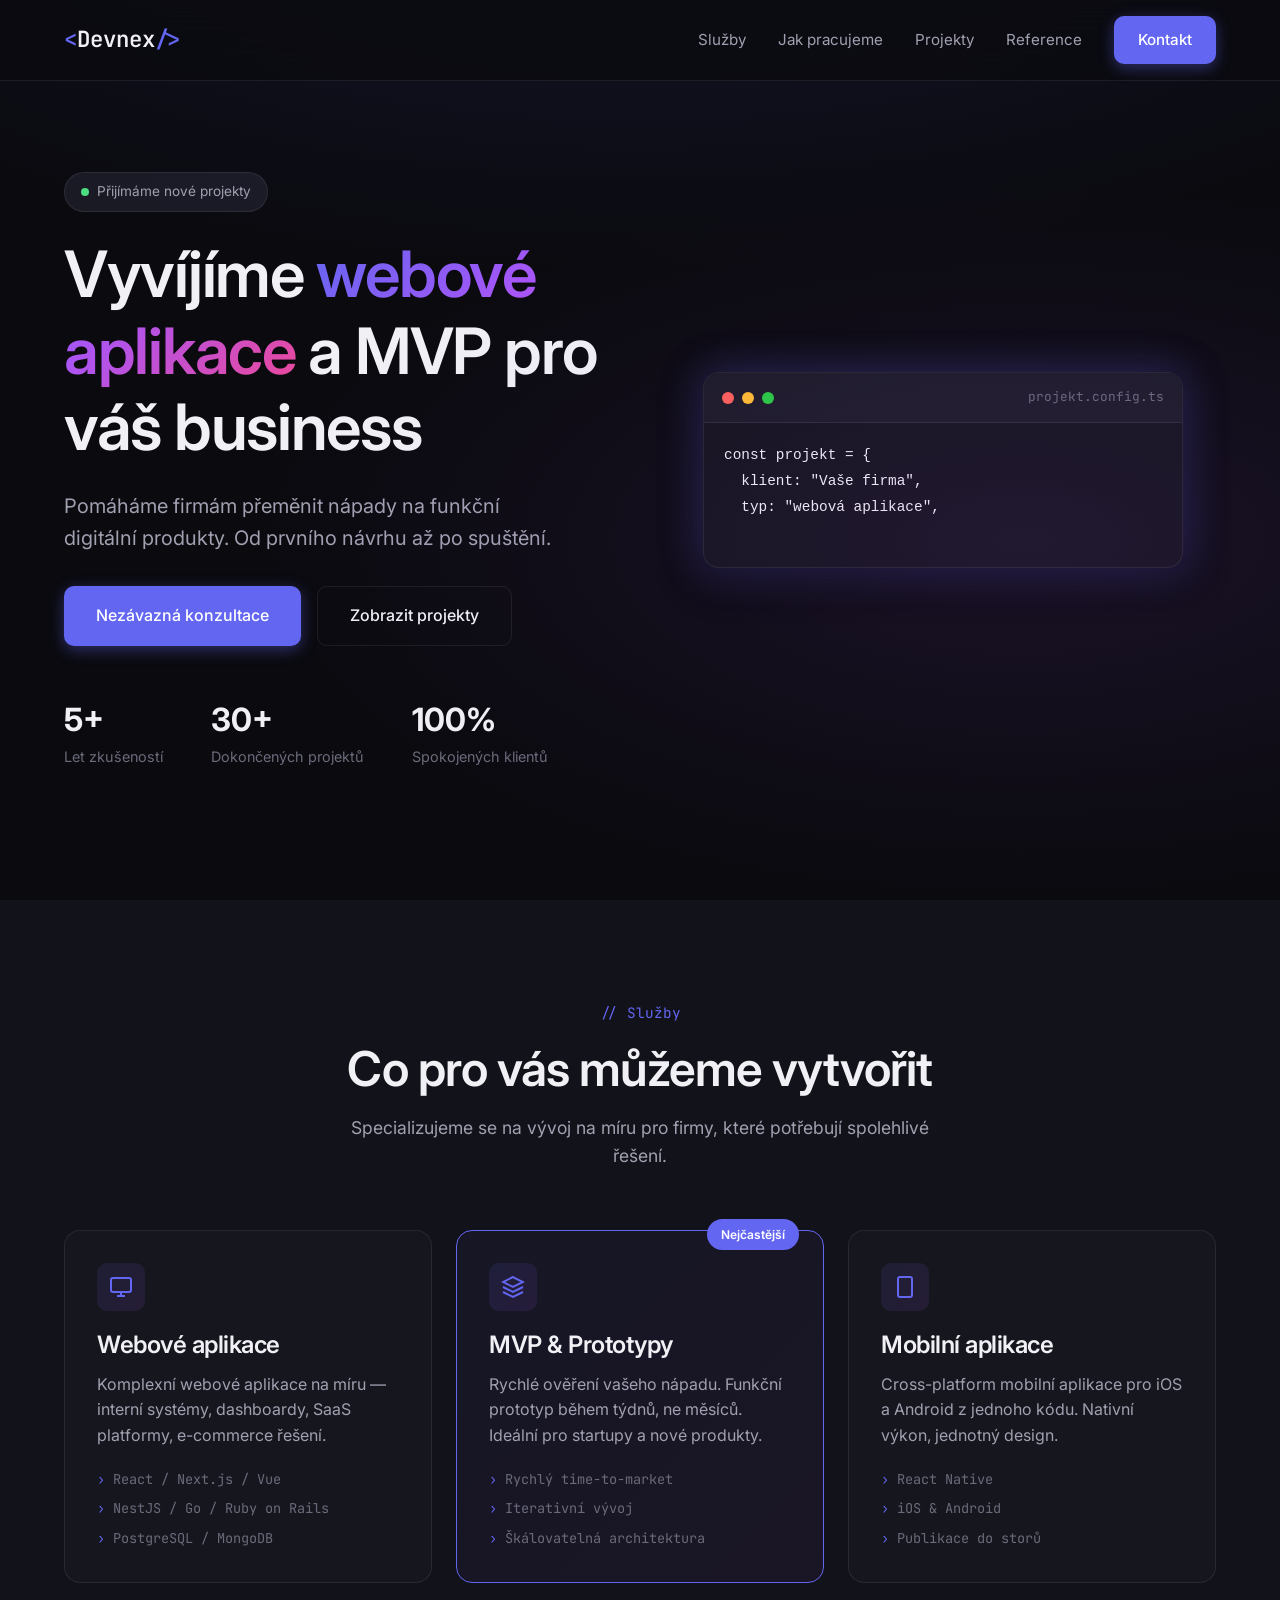
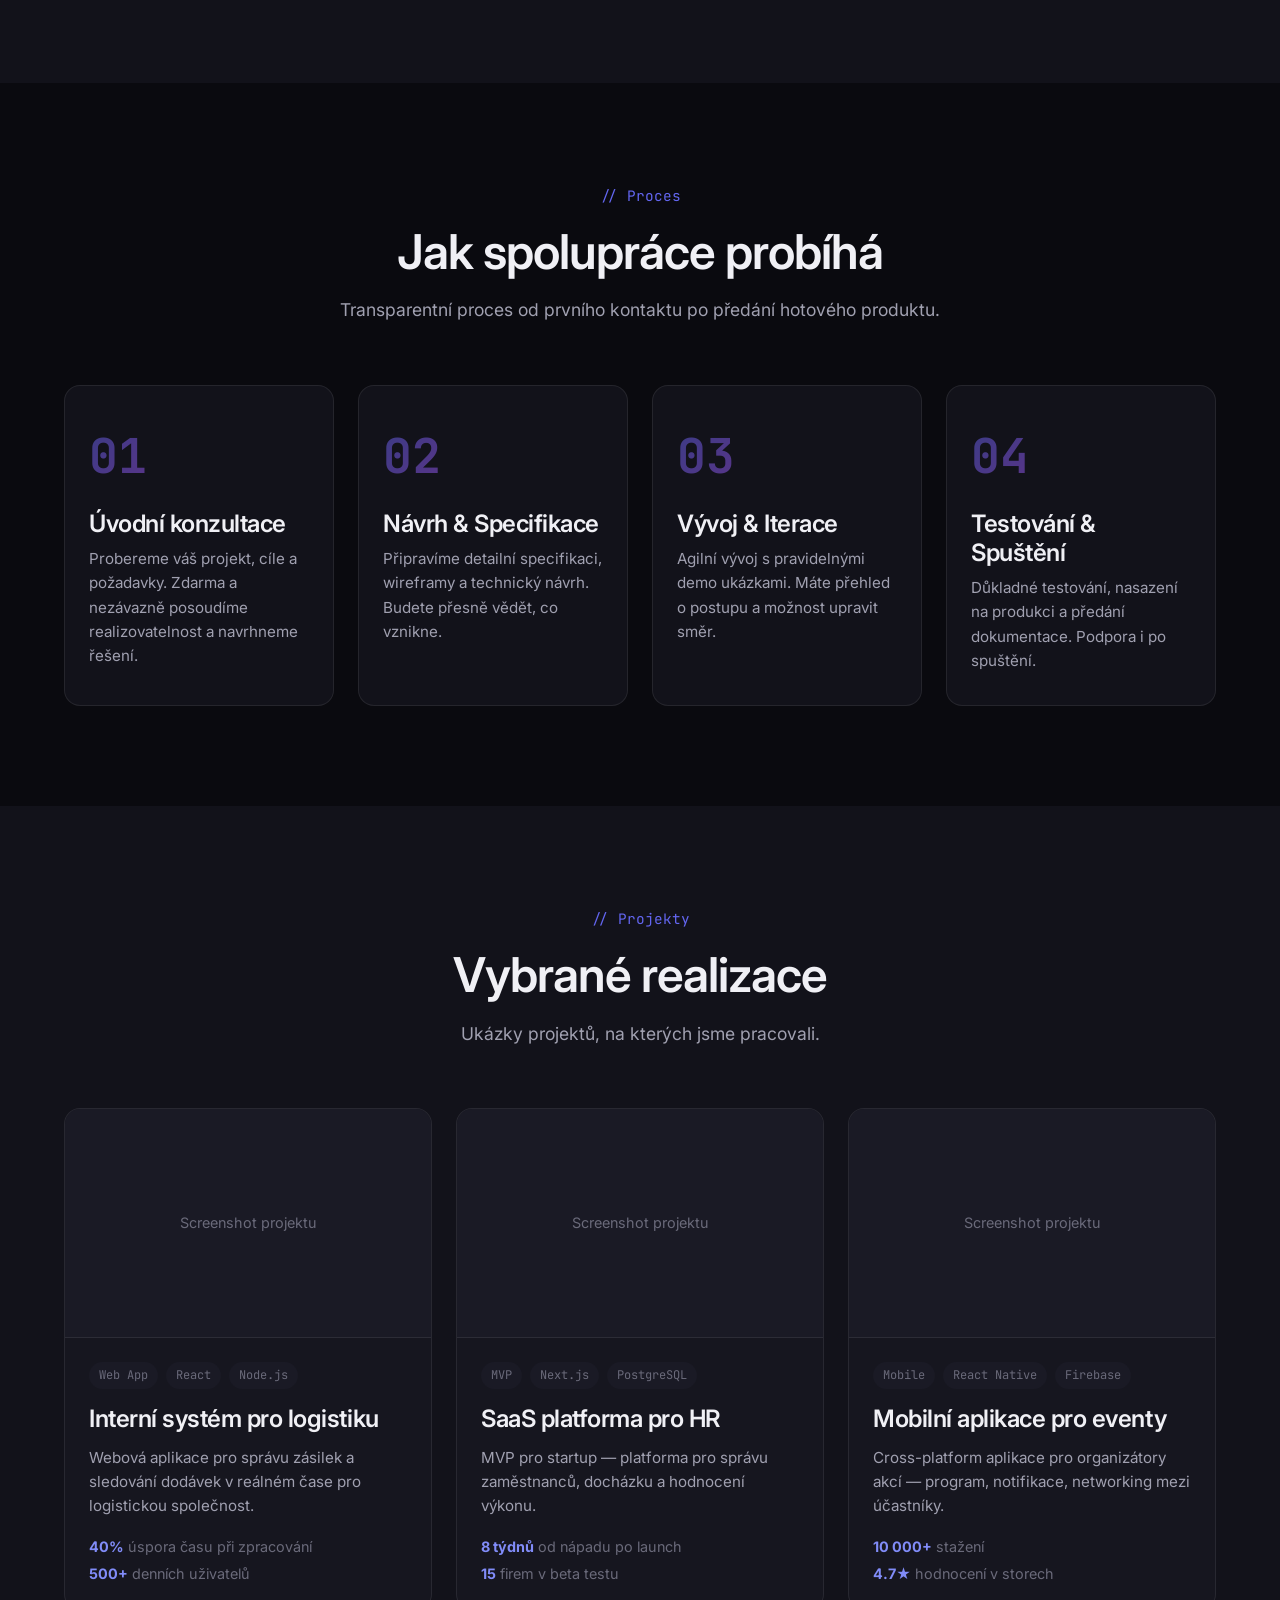
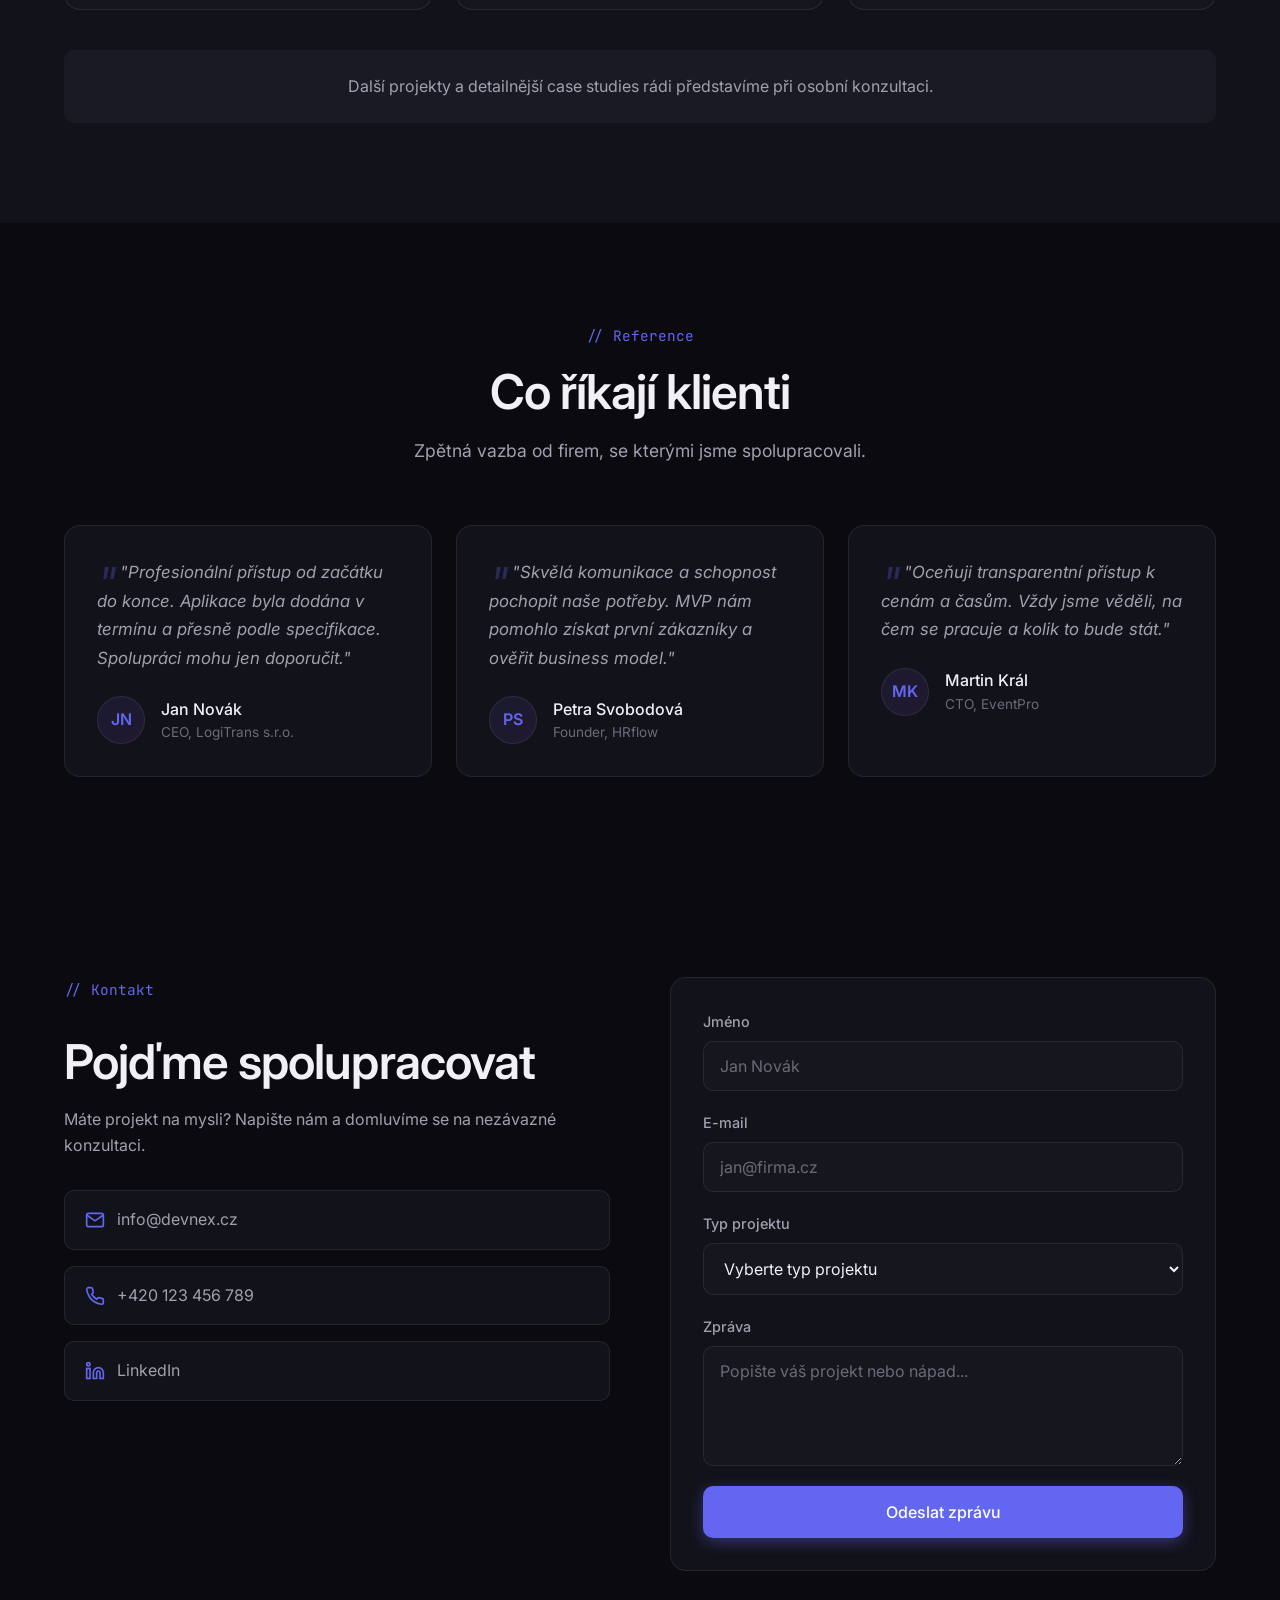
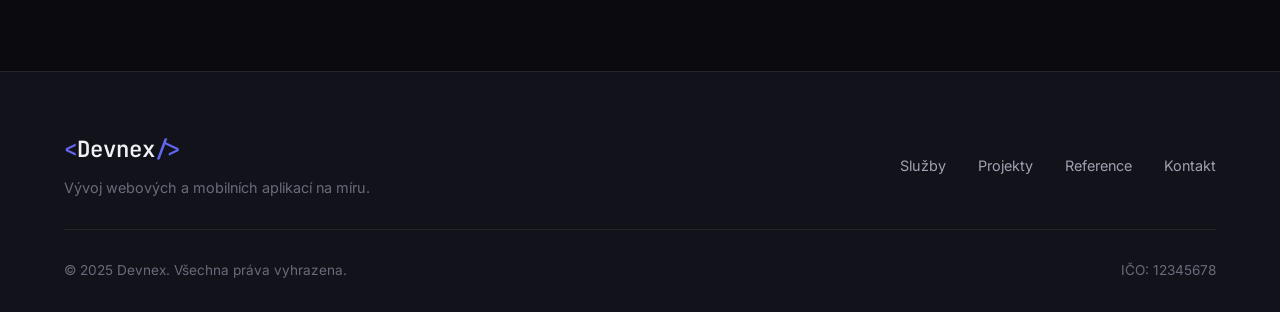
==== index.html @ b9ec876a "first commit" ====
<!DOCTYPE html>
<html lang="cs">
<head>
    <meta charset="UTF-8">
    <meta name="viewport" content="width=device-width, initial-scale=1.0">
    <title>Devnex | Webové aplikace & MVP na míru</title>
    <meta name="description" content="Vyvíjíme webové aplikace, MVP a mobilní aplikace pro B2B klienty. Spolehlivý partner pro váš digitální produkt.">
    <link rel="stylesheet" href="styles.css">
    <link rel="preconnect" href="https://fonts.googleapis.com">
    <link rel="preconnect" href="https://fonts.gstatic.com" crossorigin>
    <link href="https://fonts.googleapis.com/css2?family=Inter:wght@400;500;600;700&family=JetBrains+Mono:wght@400;500&display=swap" rel="stylesheet">
</head>
<body>
    <!-- Navigation -->
    <nav class="nav">
        <div class="nav-container">
            <a href="#" class="logo">
                <span class="logo-bracket">&lt;</span>Devnex<span class="logo-bracket">/&gt;</span>
            </a>
            <button class="mobile-menu-btn" aria-label="Menu">
                <span></span>
                <span></span>
                <span></span>
            </button>
            <ul class="nav-links">
                <li><a href="#sluzby">Služby</a></li>
                <li><a href="#proces">Jak pracujeme</a></li>
                <li><a href="#projekty">Projekty</a></li>
                <li><a href="#reference">Reference</a></li>
                <li><a href="#kontakt" class="btn btn-primary">Kontakt</a></li>
            </ul>
        </div>
    </nav>

    <!-- Hero Section -->
    <section class="hero">
        <div class="hero-bg"></div>
        <div class="container">
            <div class="hero-content">
                <div class="hero-badge">
                    <span class="pulse"></span>
                    Přijímáme nové projekty
                </div>
                <h1>Vyvíjíme <span class="gradient-text">webové aplikace</span> a MVP pro váš business</h1>
                <p class="hero-subtitle">Pomáháme firmám přeměnit nápady na funkční digitální produkty. Od prvního návrhu až po spuštění.</p>
                <div class="hero-cta">
                    <a href="#kontakt" class="btn btn-primary btn-lg">Nezávazná konzultace</a>
                    <a href="#projekty" class="btn btn-ghost btn-lg">Zobrazit projekty</a>
                </div>
                <div class="hero-stats">
                    <div class="stat">
                        <span class="stat-number">5+</span>
                        <span class="stat-label">Let zkušeností</span>
                    </div>
                    <div class="stat">
                        <span class="stat-number">30+</span>
                        <span class="stat-label">Dokončených projektů</span>
                    </div>
                    <div class="stat">
                        <span class="stat-number">100%</span>
                        <span class="stat-label">Spokojených klientů</span>
                    </div>
                </div>
            </div>
            <div class="hero-visual">
                <div class="code-window">
                    <div class="code-header">
                        <span class="dot red"></span>
                        <span class="dot yellow"></span>
                        <span class="dot green"></span>
                        <span class="file-name">projekt.config.ts</span>
                    </div>
                    <pre class="code-content"><code><span class="keyword">const</span> <span class="variable">projekt</span> = {
  <span class="property">klient</span>: <span class="string">"Vaše firma"</span>,
  <span class="property">typ</span>: <span class="string">"webová aplikace"</span>,
  <span class="property">technologie</span>: [
    <span class="string">"React"</span>,
    <span class="string">"Node.js"</span>,
    <span class="string">"PostgreSQL"</span>
  ],
  <span class="property">status</span>: <span class="string">"v realizaci"</span> <span class="cursor">|</span>
};</code></pre>
                </div>
            </div>
        </div>
    </section>

    <!-- Services Section -->
    <section id="sluzby" class="services">
        <div class="container">
            <div class="section-header">
                <span class="section-tag">// Služby</span>
                <h2>Co pro vás můžeme vytvořit</h2>
                <p>Specializujeme se na vývoj na míru pro firmy, které potřebují spolehlivé řešení.</p>
            </div>
            <div class="services-grid">
                <div class="service-card">
                    <div class="service-icon">
                        <svg viewBox="0 0 24 24" fill="none" stroke="currentColor" stroke-width="2">
                            <rect x="2" y="3" width="20" height="14" rx="2" ry="2"></rect>
                            <line x1="8" y1="21" x2="16" y2="21"></line>
                            <line x1="12" y1="17" x2="12" y2="21"></line>
                        </svg>
                    </div>
                    <h3>Webové aplikace</h3>
                    <p>Komplexní webové aplikace na míru — interní systémy, dashboardy, SaaS platformy, e-commerce řešení.</p>
                    <ul class="service-features">
                        <li>React / Next.js / Vue</li>
                        <li>NestJS / Go / Ruby on Rails</li>
                        <li>PostgreSQL / MongoDB</li>
                    </ul>
                </div>
                <div class="service-card featured">
                    <div class="featured-badge">Nejčastější</div>
                    <div class="service-icon">
                        <svg viewBox="0 0 24 24" fill="none" stroke="currentColor" stroke-width="2">
                            <polygon points="12 2 2 7 12 12 22 7 12 2"></polygon>
                            <polyline points="2 17 12 22 22 17"></polyline>
                            <polyline points="2 12 12 17 22 12"></polyline>
                        </svg>
                    </div>
                    <h3>MVP & Prototypy</h3>
                    <p>Rychlé ověření vašeho nápadu. Funkční prototyp během týdnů, ne měsíců. Ideální pro startupy a nové produkty.</p>
                    <ul class="service-features">
                        <li>Rychlý time-to-market</li>
                        <li>Iterativní vývoj</li>
                        <li>Škálovatelná architektura</li>
                    </ul>
                </div>
                <div class="service-card">
                    <div class="service-icon">
                        <svg viewBox="0 0 24 24" fill="none" stroke="currentColor" stroke-width="2">
                            <rect x="5" y="2" width="14" height="20" rx="2" ry="2"></rect>
                            <line x1="12" y1="18" x2="12.01" y2="18"></line>
                        </svg>
                    </div>
                    <h3>Mobilní aplikace</h3>
                    <p>Cross-platform mobilní aplikace pro iOS a Android z jednoho kódu. Nativní výkon, jednotný design.</p>
                    <ul class="service-features">
                        <li>React Native</li>
                        <li>iOS & Android</li>
                        <li>Publikace do storů</li>
                    </ul>
                </div>
            </div>
        </div>
    </section>

    <!-- Process Section -->
    <section id="proces" class="process">
        <div class="container">
            <div class="section-header">
                <span class="section-tag">// Proces</span>
                <h2>Jak spolupráce probíhá</h2>
                <p>Transparentní proces od prvního kontaktu po předání hotového produktu.</p>
            </div>
            <div class="process-timeline">
                <div class="process-step">
                    <div class="step-number">01</div>
                    <div class="step-content">
                        <h3>Úvodní konzultace</h3>
                        <p>Probereme váš projekt, cíle a požadavky. Zdarma a nezávazně posoudíme realizovatelnost a navrhneme řešení.</p>
                    </div>
                </div>
                <div class="process-step">
                    <div class="step-number">02</div>
                    <div class="step-content">
                        <h3>Návrh & Specifikace</h3>
                        <p>Připravíme detailní specifikaci, wireframy a technický návrh. Budete přesně vědět, co vznikne.</p>
                    </div>
                </div>
                <div class="process-step">
                    <div class="step-number">03</div>
                    <div class="step-content">
                        <h3>Vývoj & Iterace</h3>
                        <p>Agilní vývoj s pravidelnými demo ukázkami. Máte přehled o postupu a možnost upravit směr.</p>
                    </div>
                </div>
                <div class="process-step">
                    <div class="step-number">04</div>
                    <div class="step-content">
                        <h3>Testování & Spuštění</h3>
                        <p>Důkladné testování, nasazení na produkci a předání dokumentace. Podpora i po spuštění.</p>
                    </div>
                </div>
            </div>
        </div>
    </section>

    <!-- Projects/Case Studies Section -->
    <section id="projekty" class="projects">
        <div class="container">
            <div class="section-header">
                <span class="section-tag">// Projekty</span>
                <h2>Vybrané realizace</h2>
                <p>Ukázky projektů, na kterých jsme pracovali.</p>
            </div>
            <div class="projects-grid">
                <article class="project-card">
                    <div class="project-image">
                        <div class="project-placeholder">
                            <span>Screenshot projektu</span>
                        </div>
                    </div>
                    <div class="project-content">
                        <div class="project-tags">
                            <span class="tag">Web App</span>
                            <span class="tag">React</span>
                            <span class="tag">Node.js</span>
                        </div>
                        <h3>Interní systém pro logistiku</h3>
                        <p>Webová aplikace pro správu zásilek a sledování dodávek v reálném čase pro logistickou společnost.</p>
                        <ul class="project-results">
                            <li><strong>40%</strong> úspora času při zpracování</li>
                            <li><strong>500+</strong> denních uživatelů</li>
                        </ul>
                    </div>
                </article>
                <article class="project-card">
                    <div class="project-image">
                        <div class="project-placeholder">
                            <span>Screenshot projektu</span>
                        </div>
                    </div>
                    <div class="project-content">
                        <div class="project-tags">
                            <span class="tag">MVP</span>
                            <span class="tag">Next.js</span>
                            <span class="tag">PostgreSQL</span>
                        </div>
                        <h3>SaaS platforma pro HR</h3>
                        <p>MVP pro startup — platforma pro správu zaměstnanců, docházku a hodnocení výkonu.</p>
                        <ul class="project-results">
                            <li><strong>8 týdnů</strong> od nápadu po launch</li>
                            <li><strong>15</strong> firem v beta testu</li>
                        </ul>
                    </div>
                </article>
                <article class="project-card">
                    <div class="project-image">
                        <div class="project-placeholder">
                            <span>Screenshot projektu</span>
                        </div>
                    </div>
                    <div class="project-content">
                        <div class="project-tags">
                            <span class="tag">Mobile</span>
                            <span class="tag">React Native</span>
                            <span class="tag">Firebase</span>
                        </div>
                        <h3>Mobilní aplikace pro eventy</h3>
                        <p>Cross-platform aplikace pro organizátory akcí — program, notifikace, networking mezi účastníky.</p>
                        <ul class="project-results">
                            <li><strong>10 000+</strong> stažení</li>
                            <li><strong>4.7★</strong> hodnocení v storech</li>
                        </ul>
                    </div>
                </article>
            </div>
            <div class="projects-note">
                <p>Další projekty a detailnější case studies rádi představíme při osobní konzultaci.</p>
            </div>
        </div>
    </section>

    <!-- Testimonials Section -->
    <section id="reference" class="testimonials">
        <div class="container">
            <div class="section-header">
                <span class="section-tag">// Reference</span>
                <h2>Co říkají klienti</h2>
                <p>Zpětná vazba od firem, se kterými jsme spolupracovali.</p>
            </div>
            <div class="testimonials-grid">
                <blockquote class="testimonial-card">
                    <p class="testimonial-text">"Profesionální přístup od začátku do konce. Aplikace byla dodána v termínu a přesně podle specifikace. Spolupráci mohu jen doporučit."</p>
                    <footer class="testimonial-author">
                        <div class="author-avatar">JN</div>
                        <div class="author-info">
                            <cite>Jan Novák</cite>
                            <span>CEO, LogiTrans s.r.o.</span>
                        </div>
                    </footer>
                </blockquote>
                <blockquote class="testimonial-card">
                    <p class="testimonial-text">"Skvělá komunikace a schopnost pochopit naše potřeby. MVP nám pomohlo získat první zákazníky a ověřit business model."</p>
                    <footer class="testimonial-author">
                        <div class="author-avatar">PS</div>
                        <div class="author-info">
                            <cite>Petra Svobodová</cite>
                            <span>Founder, HRflow</span>
                        </div>
                    </footer>
                </blockquote>
                <blockquote class="testimonial-card">
                    <p class="testimonial-text">"Oceňuji transparentní přístup k cenám a časům. Vždy jsme věděli, na čem se pracuje a kolik to bude stát."</p>
                    <footer class="testimonial-author">
                        <div class="author-avatar">MK</div>
                        <div class="author-info">
                            <cite>Martin Král</cite>
                            <span>CTO, EventPro</span>
                        </div>
                    </footer>
                </blockquote>
            </div>
        </div>
    </section>

    <!-- Contact Section -->
    <section id="kontakt" class="contact">
        <div class="container">
            <div class="contact-wrapper">
                <div class="contact-info">
                    <span class="section-tag">// Kontakt</span>
                    <h2>Pojďme spolupracovat</h2>
                    <p>Máte projekt na mysli? Napište nám a domluvíme se na nezávazné konzultaci.</p>
                    <div class="contact-methods">
                        <a href="mailto:info@devnex.cz" class="contact-method">
                            <svg viewBox="0 0 24 24" fill="none" stroke="currentColor" stroke-width="2">
                                <path d="M4 4h16c1.1 0 2 .9 2 2v12c0 1.1-.9 2-2 2H4c-1.1 0-2-.9-2-2V6c0-1.1.9-2 2-2z"></path>
                                <polyline points="22,6 12,13 2,6"></polyline>
                            </svg>
                            <span>info@devnex.cz</span>
                        </a>
                        <a href="tel:+420123456789" class="contact-method">
                            <svg viewBox="0 0 24 24" fill="none" stroke="currentColor" stroke-width="2">
                                <path d="M22 16.92v3a2 2 0 0 1-2.18 2 19.79 19.79 0 0 1-8.63-3.07 19.5 19.5 0 0 1-6-6 19.79 19.79 0 0 1-3.07-8.67A2 2 0 0 1 4.11 2h3a2 2 0 0 1 2 1.72 12.84 12.84 0 0 0 .7 2.81 2 2 0 0 1-.45 2.11L8.09 9.91a16 16 0 0 0 6 6l1.27-1.27a2 2 0 0 1 2.11-.45 12.84 12.84 0 0 0 2.81.7A2 2 0 0 1 22 16.92z"></path>
                            </svg>
                            <span>+420 123 456 789</span>
                        </a>
                        <a href="https://linkedin.com" target="_blank" class="contact-method">
                            <svg viewBox="0 0 24 24" fill="none" stroke="currentColor" stroke-width="2">
                                <path d="M16 8a6 6 0 0 1 6 6v7h-4v-7a2 2 0 0 0-2-2 2 2 0 0 0-2 2v7h-4v-7a6 6 0 0 1 6-6z"></path>
                                <rect x="2" y="9" width="4" height="12"></rect>
                                <circle cx="4" cy="4" r="2"></circle>
                            </svg>
                            <span>LinkedIn</span>
                        </a>
                    </div>
                </div>
                <form class="contact-form" action="#" method="POST">
                    <div class="form-group">
                        <label for="name">Jméno</label>
                        <input type="text" id="name" name="name" required placeholder="Jan Novák">
                    </div>
                    <div class="form-group">
                        <label for="email">E-mail</label>
                        <input type="email" id="email" name="email" required placeholder="jan@firma.cz">
                    </div>
                    <div class="form-group">
                        <label for="project">Typ projektu</label>
                        <select id="project" name="project">
                            <option value="">Vyberte typ projektu</option>
                            <option value="webapp">Webová aplikace</option>
                            <option value="mvp">MVP / Prototyp</option>
                            <option value="mobile">Mobilní aplikace</option>
                            <option value="other">Jiné</option>
                        </select>
                    </div>
                    <div class="form-group">
                        <label for="message">Zpráva</label>
                        <textarea id="message" name="message" rows="4" required placeholder="Popište váš projekt nebo nápad..."></textarea>
                    </div>
                    <button type="submit" class="btn btn-primary btn-lg btn-full">Odeslat zprávu</button>
                </form>
            </div>
        </div>
    </section>

    <!-- Footer -->
    <footer class="footer">
        <div class="container">
            <div class="footer-content">
                <div class="footer-brand">
                    <a href="#" class="logo">
                        <span class="logo-bracket">&lt;</span>Devnex<span class="logo-bracket">/&gt;</span>
                    </a>
                    <p>Vývoj webových a mobilních aplikací na míru.</p>
                </div>
                <div class="footer-links">
                    <a href="#sluzby">Služby</a>
                    <a href="#projekty">Projekty</a>
                    <a href="#reference">Reference</a>
                    <a href="#kontakt">Kontakt</a>
                </div>
            </div>
            <div class="footer-bottom">
                <p>&copy; 2025 Devnex. Všechna práva vyhrazena.</p>
                <p>IČO: 12345678</p>
            </div>
        </div>
    </footer>

    <script src="script.js"></script>
</body>
</html>
---- styles.css ----
/* ============================================
   DEVNEX - Dark Techy Theme
   ============================================ */

/* CSS Variables */
:root {
    --bg-primary: #0a0a0f;
    --bg-secondary: #12121a;
    --bg-tertiary: #1a1a25;
    --bg-card: #16161f;

    --text-primary: #f0f0f5;
    --text-secondary: #a0a0b0;
    --text-muted: #6a6a7a;

    --accent-primary: #6366f1;
    --accent-secondary: #818cf8;
    --accent-glow: rgba(99, 102, 241, 0.4);

    --gradient-primary: linear-gradient(135deg, #6366f1 0%, #a855f7 50%, #ec4899 100%);
    --gradient-subtle: linear-gradient(135deg, rgba(99, 102, 241, 0.1) 0%, rgba(168, 85, 247, 0.1) 100%);

    --border-color: rgba(255, 255, 255, 0.08);
    --border-hover: rgba(255, 255, 255, 0.15);

    --code-green: #4ade80;
    --code-blue: #60a5fa;
    --code-purple: #c084fc;
    --code-orange: #fb923c;
    --code-yellow: #fbbf24;

    --radius-sm: 6px;
    --radius-md: 10px;
    --radius-lg: 16px;
    --radius-xl: 24px;

    --shadow-sm: 0 2px 8px rgba(0, 0, 0, 0.3);
    --shadow-md: 0 4px 20px rgba(0, 0, 0, 0.4);
    --shadow-lg: 0 8px 40px rgba(0, 0, 0, 0.5);
    --shadow-glow: 0 0 40px var(--accent-glow);

    --font-sans: 'Inter', -apple-system, BlinkMacSystemFont, sans-serif;
    --font-mono: 'JetBrains Mono', 'Fira Code', monospace;

    --transition-fast: 150ms ease;
    --transition-base: 250ms ease;
    --transition-slow: 400ms ease;
}

/* Reset & Base */
*, *::before, *::after {
    box-sizing: border-box;
    margin: 0;
    padding: 0;
}

html {
    scroll-behavior: smooth;
    scroll-padding-top: 80px;
}

body {
    font-family: var(--font-sans);
    font-size: 16px;
    line-height: 1.6;
    color: var(--text-primary);
    background-color: var(--bg-primary);
    -webkit-font-smoothing: antialiased;
    -moz-osx-font-smoothing: grayscale;
}

::selection {
    background-color: var(--accent-primary);
    color: white;
}

img {
    max-width: 100%;
    height: auto;
}

a {
    color: inherit;
    text-decoration: none;
}

ul {
    list-style: none;
}

/* Container */
.container {
    width: 100%;
    max-width: 1200px;
    margin: 0 auto;
    padding: 0 24px;
}

/* Typography */
h1, h2, h3, h4, h5, h6 {
    font-weight: 600;
    line-height: 1.2;
    letter-spacing: -0.02em;
}

h1 {
    font-size: clamp(2.5rem, 5vw, 4rem);
}

h2 {
    font-size: clamp(2rem, 4vw, 3rem);
    margin-bottom: 1rem;
}

h3 {
    font-size: 1.5rem;
}

.gradient-text {
    background: var(--gradient-primary);
    -webkit-background-clip: text;
    -webkit-text-fill-color: transparent;
    background-clip: text;
}

/* Buttons */
.btn {
    display: inline-flex;
    align-items: center;
    justify-content: center;
    gap: 8px;
    padding: 12px 24px;
    font-family: var(--font-sans);
    font-size: 0.95rem;
    font-weight: 500;
    border-radius: var(--radius-md);
    border: none;
    cursor: pointer;
    transition: all var(--transition-base);
    text-decoration: none;
}

.btn-primary {
    background: var(--accent-primary);
    color: white;
    box-shadow: 0 4px 15px var(--accent-glow);
}

.btn-primary:hover {
    background: var(--accent-secondary);
    transform: translateY(-2px);
    box-shadow: 0 6px 25px var(--accent-glow);
}

.btn-ghost {
    background: transparent;
    color: var(--text-primary);
    border: 1px solid var(--border-color);
}

.btn-ghost:hover {
    background: var(--bg-tertiary);
    border-color: var(--border-hover);
}

.btn-lg {
    padding: 16px 32px;
    font-size: 1rem;
}

.btn-full {
    width: 100%;
}

/* Navigation */
.nav {
    position: fixed;
    top: 0;
    left: 0;
    right: 0;
    z-index: 1000;
    background: rgba(10, 10, 15, 0.8);
    backdrop-filter: blur(20px);
    border-bottom: 1px solid var(--border-color);
}

.nav-container {
    display: flex;
    align-items: center;
    justify-content: space-between;
    max-width: 1200px;
    margin: 0 auto;
    padding: 16px 24px;
}

.logo {
    font-family: var(--font-mono);
    font-size: 1.4rem;
    font-weight: 600;
    color: var(--text-primary);
    transition: color var(--transition-fast);
}

.logo:hover {
    color: var(--accent-primary);
}

.logo-bracket {
    color: var(--accent-primary);
}

.nav-links {
    display: flex;
    align-items: center;
    gap: 32px;
}

.nav-links a:not(.btn) {
    font-size: 0.95rem;
    color: var(--text-secondary);
    transition: color var(--transition-fast);
}

.nav-links a:not(.btn):hover {
    color: var(--text-primary);
}

.mobile-menu-btn {
    display: none;
    flex-direction: column;
    gap: 5px;
    background: none;
    border: none;
    cursor: pointer;
    padding: 5px;
}

.mobile-menu-btn span {
    display: block;
    width: 24px;
    height: 2px;
    background: var(--text-primary);
    transition: all var(--transition-fast);
}

/* Hero Section */
.hero {
    position: relative;
    min-height: 100vh;
    display: flex;
    align-items: center;
    padding: 120px 0 80px;
    overflow: hidden;
}

.hero-bg {
    position: absolute;
    inset: 0;
    background:
        radial-gradient(ellipse 80% 50% at 50% -20%, rgba(99, 102, 241, 0.15), transparent),
        radial-gradient(ellipse 60% 40% at 80% 60%, rgba(168, 85, 247, 0.1), transparent);
    pointer-events: none;
}

.hero .container {
    display: grid;
    grid-template-columns: 1fr 1fr;
    gap: 60px;
    align-items: center;
}

.hero-badge {
    display: inline-flex;
    align-items: center;
    gap: 8px;
    padding: 8px 16px;
    background: var(--bg-tertiary);
    border: 1px solid var(--border-color);
    border-radius: 50px;
    font-size: 0.85rem;
    color: var(--text-secondary);
    margin-bottom: 24px;
}

.pulse {
    width: 8px;
    height: 8px;
    background: #4ade80;
    border-radius: 50%;
    animation: pulse 2s infinite;
}

@keyframes pulse {
    0%, 100% {
        box-shadow: 0 0 0 0 rgba(74, 222, 128, 0.4);
    }
    50% {
        box-shadow: 0 0 0 8px rgba(74, 222, 128, 0);
    }
}

.hero h1 {
    margin-bottom: 24px;
}

.hero-subtitle {
    font-size: 1.25rem;
    color: var(--text-secondary);
    margin-bottom: 32px;
    max-width: 500px;
}

.hero-cta {
    display: flex;
    gap: 16px;
    flex-wrap: wrap;
    margin-bottom: 48px;
}

.hero-stats {
    display: flex;
    gap: 48px;
}

.stat {
    display: flex;
    flex-direction: column;
}

.stat-number {
    font-size: 2rem;
    font-weight: 700;
    color: var(--text-primary);
}

.stat-label {
    font-size: 0.9rem;
    color: var(--text-muted);
}

/* Code Window */
.hero-visual {
    display: flex;
    justify-content: center;
}

.code-window {
    width: 100%;
    max-width: 480px;
    background: var(--bg-secondary);
    border: 1px solid var(--border-color);
    border-radius: var(--radius-lg);
    overflow: hidden;
    box-shadow: var(--shadow-lg), var(--shadow-glow);
}

.code-header {
    display: flex;
    align-items: center;
    gap: 8px;
    padding: 14px 18px;
    background: var(--bg-tertiary);
    border-bottom: 1px solid var(--border-color);
}

.dot {
    width: 12px;
    height: 12px;
    border-radius: 50%;
}

.dot.red { background: #ff5f57; }
.dot.yellow { background: #ffbd2e; }
.dot.green { background: #28ca41; }

.file-name {
    margin-left: auto;
    font-family: var(--font-mono);
    font-size: 0.8rem;
    color: var(--text-muted);
}

.code-content {
    padding: 20px;
    font-family: var(--font-mono);
    font-size: 0.9rem;
    line-height: 1.8;
    overflow-x: auto;
}

.code-content code {
    display: block;
}

.keyword { color: var(--code-purple); }
.variable { color: var(--code-blue); }
.property { color: var(--code-green); }
.string { color: var(--code-orange); }
.cursor {
    animation: blink 1s infinite;
}

@keyframes blink {
    0%, 50% { opacity: 1; }
    51%, 100% { opacity: 0; }
}

/* Section Styles */
section {
    padding: 100px 0;
}

.section-header {
    text-align: center;
    max-width: 600px;
    margin: 0 auto 60px;
}

.section-tag {
    display: inline-block;
    font-family: var(--font-mono);
    font-size: 0.9rem;
    color: var(--accent-primary);
    margin-bottom: 16px;
}

.section-header p {
    color: var(--text-secondary);
    font-size: 1.1rem;
}

/* Services Section */
.services {
    background: var(--bg-secondary);
}

.services-grid {
    display: grid;
    grid-template-columns: repeat(3, 1fr);
    gap: 24px;
}

.service-card {
    position: relative;
    padding: 32px;
    background: var(--bg-card);
    border: 1px solid var(--border-color);
    border-radius: var(--radius-lg);
    transition: all var(--transition-base);
}

.service-card:hover {
    border-color: var(--border-hover);
    transform: translateY(-4px);
    box-shadow: var(--shadow-md);
}

.service-card.featured {
    border-color: var(--accent-primary);
    background: linear-gradient(135deg, rgba(99, 102, 241, 0.05) 0%, rgba(168, 85, 247, 0.05) 100%);
}

.featured-badge {
    position: absolute;
    top: -12px;
    right: 24px;
    padding: 6px 14px;
    background: var(--accent-primary);
    color: white;
    font-size: 0.75rem;
    font-weight: 600;
    border-radius: 50px;
}

.service-icon {
    width: 48px;
    height: 48px;
    display: flex;
    align-items: center;
    justify-content: center;
    background: var(--gradient-subtle);
    border-radius: var(--radius-md);
    margin-bottom: 20px;
}

.service-icon svg {
    width: 24px;
    height: 24px;
    color: var(--accent-primary);
}

.service-card h3 {
    margin-bottom: 12px;
}

.service-card > p {
    color: var(--text-secondary);
    margin-bottom: 20px;
}

.service-features {
    display: flex;
    flex-direction: column;
    gap: 8px;
}

.service-features li {
    font-family: var(--font-mono);
    font-size: 0.85rem;
    color: var(--text-muted);
    padding-left: 16px;
    position: relative;
}

.service-features li::before {
    content: "›";
    position: absolute;
    left: 0;
    color: var(--accent-primary);
}

/* Process Section */
.process-timeline {
    display: grid;
    grid-template-columns: repeat(4, 1fr);
    gap: 24px;
}

.process-step {
    position: relative;
    padding: 32px 24px;
    background: var(--bg-secondary);
    border: 1px solid var(--border-color);
    border-radius: var(--radius-lg);
}

.step-number {
    font-family: var(--font-mono);
    font-size: 3rem;
    font-weight: 700;
    color: var(--bg-tertiary);
    margin-bottom: 16px;
    background: var(--gradient-primary);
    -webkit-background-clip: text;
    -webkit-text-fill-color: transparent;
    background-clip: text;
    opacity: 0.5;
}

.step-content h3 {
    margin-bottom: 8px;
}

.step-content p {
    color: var(--text-secondary);
    font-size: 0.95rem;
}

/* Projects Section */
.projects {
    background: var(--bg-secondary);
}

.projects-grid {
    display: grid;
    grid-template-columns: repeat(3, 1fr);
    gap: 24px;
}

.project-card {
    background: var(--bg-card);
    border: 1px solid var(--border-color);
    border-radius: var(--radius-lg);
    overflow: hidden;
    transition: all var(--transition-base);
}

.project-card:hover {
    border-color: var(--border-hover);
    transform: translateY(-4px);
    box-shadow: var(--shadow-md);
}

.project-image {
    aspect-ratio: 16/10;
    background: var(--bg-tertiary);
    border-bottom: 1px solid var(--border-color);
}

.project-placeholder {
    width: 100%;
    height: 100%;
    display: flex;
    align-items: center;
    justify-content: center;
    color: var(--text-muted);
    font-size: 0.9rem;
}

.project-content {
    padding: 24px;
}

.project-tags {
    display: flex;
    gap: 8px;
    margin-bottom: 16px;
    flex-wrap: wrap;
}

.tag {
    padding: 4px 10px;
    background: var(--bg-tertiary);
    border-radius: 50px;
    font-size: 0.75rem;
    color: var(--text-muted);
    font-family: var(--font-mono);
}

.project-content h3 {
    margin-bottom: 12px;
}

.project-content > p {
    color: var(--text-secondary);
    font-size: 0.95rem;
    margin-bottom: 16px;
}

.project-results {
    display: flex;
    flex-direction: column;
    gap: 4px;
}

.project-results li {
    font-size: 0.9rem;
    color: var(--text-muted);
}

.project-results strong {
    color: var(--accent-secondary);
}

.projects-note {
    text-align: center;
    margin-top: 40px;
    padding: 24px;
    background: var(--bg-tertiary);
    border-radius: var(--radius-md);
    color: var(--text-secondary);
}

/* Testimonials Section */
.testimonials-grid {
    display: grid;
    grid-template-columns: repeat(3, 1fr);
    gap: 24px;
}

.testimonial-card {
    padding: 32px;
    background: var(--bg-secondary);
    border: 1px solid var(--border-color);
    border-radius: var(--radius-lg);
}

.testimonial-text {
    font-size: 1.05rem;
    line-height: 1.7;
    color: var(--text-secondary);
    margin-bottom: 24px;
    font-style: italic;
}

.testimonial-text::before {
    content: '"';
    font-size: 3rem;
    line-height: 0;
    vertical-align: -0.5em;
    color: var(--accent-primary);
    opacity: 0.3;
    margin-right: 4px;
}

.testimonial-author {
    display: flex;
    align-items: center;
    gap: 16px;
}

.author-avatar {
    width: 48px;
    height: 48px;
    display: flex;
    align-items: center;
    justify-content: center;
    background: var(--gradient-subtle);
    border: 1px solid var(--border-color);
    border-radius: 50%;
    font-weight: 600;
    color: var(--accent-primary);
}

.author-info {
    display: flex;
    flex-direction: column;
}

.author-info cite {
    font-style: normal;
    font-weight: 500;
    color: var(--text-primary);
}

.author-info span {
    font-size: 0.85rem;
    color: var(--text-muted);
}

/* Pricing Section */
.pricing {
    background: var(--bg-secondary);
}

.pricing-card {
    max-width: 700px;
    margin: 0 auto;
    background: var(--bg-card);
    border: 1px solid var(--border-color);
    border-radius: var(--radius-xl);
    overflow: hidden;
}

.pricing-content {
    padding: 48px;
    text-align: center;
}

.pricing-content .section-tag {
    margin-bottom: 16px;
}

.pricing-content h2 {
    margin-bottom: 12px;
}

.pricing-content > p {
    color: var(--text-secondary);
    margin-bottom: 32px;
}

.price-display {
    display: flex;
    align-items: baseline;
    justify-content: center;
    gap: 8px;
    margin-bottom: 32px;
}

.price-amount {
    font-size: 4rem;
    font-weight: 700;
    background: var(--gradient-primary);
    -webkit-background-clip: text;
    -webkit-text-fill-color: transparent;
    background-clip: text;
}

.price-unit {
    font-size: 1.25rem;
    color: var(--text-muted);
}

.pricing-includes {
    display: flex;
    flex-direction: column;
    gap: 12px;
    text-align: left;
    max-width: 300px;
    margin: 0 auto;
}

.pricing-includes li {
    display: flex;
    align-items: center;
    gap: 12px;
    color: var(--text-secondary);
}

.pricing-includes svg {
    width: 20px;
    height: 20px;
    color: var(--code-green);
    flex-shrink: 0;
}

.pricing-note {
    padding: 24px 48px;
    background: var(--bg-tertiary);
    text-align: center;
}

.pricing-note p {
    color: var(--text-muted);
    font-size: 0.95rem;
}

/* Contact Section */
.contact-wrapper {
    display: grid;
    grid-template-columns: 1fr 1fr;
    gap: 60px;
    align-items: start;
}

.contact-info h2 {
    margin-top: 16px;
}

.contact-info > p {
    color: var(--text-secondary);
    margin-bottom: 32px;
}

.contact-methods {
    display: flex;
    flex-direction: column;
    gap: 16px;
}

.contact-method {
    display: inline-flex;
    align-items: center;
    gap: 12px;
    padding: 16px 20px;
    background: var(--bg-secondary);
    border: 1px solid var(--border-color);
    border-radius: var(--radius-md);
    color: var(--text-secondary);
    transition: all var(--transition-fast);
}

.contact-method:hover {
    background: var(--bg-tertiary);
    border-color: var(--border-hover);
    color: var(--text-primary);
}

.contact-method svg {
    width: 20px;
    height: 20px;
    color: var(--accent-primary);
}

/* Contact Form */
.contact-form {
    display: flex;
    flex-direction: column;
    gap: 20px;
    padding: 32px;
    background: var(--bg-secondary);
    border: 1px solid var(--border-color);
    border-radius: var(--radius-lg);
}

.form-group {
    display: flex;
    flex-direction: column;
    gap: 8px;
}

.form-group label {
    font-size: 0.9rem;
    font-weight: 500;
    color: var(--text-secondary);
}

.form-group input,
.form-group select,
.form-group textarea {
    padding: 14px 16px;
    background: var(--bg-card);
    border: 1px solid var(--border-color);
    border-radius: var(--radius-md);
    color: var(--text-primary);
    font-family: var(--font-sans);
    font-size: 1rem;
    transition: all var(--transition-fast);
}

.form-group input:focus,
.form-group select:focus,
.form-group textarea:focus {
    outline: none;
    border-color: var(--accent-primary);
    box-shadow: 0 0 0 3px var(--accent-glow);
}

.form-group input::placeholder,
.form-group textarea::placeholder {
    color: var(--text-muted);
}

.form-group select {
    cursor: pointer;
}

.form-group textarea {
    resize: vertical;
    min-height: 120px;
}

/* Footer */
.footer {
    padding: 60px 0 30px;
    background: var(--bg-secondary);
    border-top: 1px solid var(--border-color);
}

.footer-content {
    display: flex;
    justify-content: space-between;
    align-items: center;
    padding-bottom: 30px;
    border-bottom: 1px solid var(--border-color);
}

.footer-brand p {
    color: var(--text-muted);
    font-size: 0.9rem;
    margin-top: 8px;
}

.footer-links {
    display: flex;
    gap: 32px;
}

.footer-links a {
    color: var(--text-secondary);
    font-size: 0.9rem;
    transition: color var(--transition-fast);
}

.footer-links a:hover {
    color: var(--text-primary);
}

.footer-bottom {
    display: flex;
    justify-content: space-between;
    padding-top: 30px;
    font-size: 0.85rem;
    color: var(--text-muted);
}

/* Responsive Design */
@media (max-width: 1024px) {
    .hero .container {
        grid-template-columns: 1fr;
        text-align: center;
    }

    .hero-subtitle {
        margin-left: auto;
        margin-right: auto;
    }

    .hero-cta {
        justify-content: center;
    }

    .hero-stats {
        justify-content: center;
    }

    .hero-visual {
        order: -1;
    }

    .code-window {
        max-width: 400px;
    }

    .services-grid,
    .projects-grid,
    .testimonials-grid {
        grid-template-columns: repeat(2, 1fr);
    }

    .process-timeline {
        grid-template-columns: repeat(2, 1fr);
    }

    .contact-wrapper {
        grid-template-columns: 1fr;
        gap: 40px;
    }
}

@media (max-width: 768px) {
    .nav-links {
        display: none;
        position: absolute;
        top: 100%;
        left: 0;
        right: 0;
        flex-direction: column;
        padding: 24px;
        background: var(--bg-secondary);
        border-bottom: 1px solid var(--border-color);
        gap: 16px;
    }

    .nav-links.active {
        display: flex;
    }

    .mobile-menu-btn {
        display: flex;
    }

    .mobile-menu-btn.active span:nth-child(1) {
        transform: rotate(45deg) translate(5px, 5px);
    }

    .mobile-menu-btn.active span:nth-child(2) {
        opacity: 0;
    }

    .mobile-menu-btn.active span:nth-child(3) {
        transform: rotate(-45deg) translate(5px, -5px);
    }

    section {
        padding: 60px 0;
    }

    .services-grid,
    .projects-grid,
    .testimonials-grid,
    .process-timeline {
        grid-template-columns: 1fr;
    }

    .hero-stats {
        flex-direction: column;
        gap: 24px;
    }

    .price-amount {
        font-size: 3rem;
    }

    .footer-content {
        flex-direction: column;
        gap: 24px;
        text-align: center;
    }

    .footer-bottom {
        flex-direction: column;
        gap: 8px;
        text-align: center;
    }
}

@media (max-width: 480px) {
    .container {
        padding: 0 16px;
    }

    .hero {
        padding: 100px 0 60px;
    }

    .hero-cta {
        flex-direction: column;
    }

    .btn-lg {
        width: 100%;
    }

    .service-card,
    .project-content,
    .testimonial-card,
    .contact-form {
        padding: 24px;
    }

    .pricing-content {
        padding: 32px 24px;
    }
}
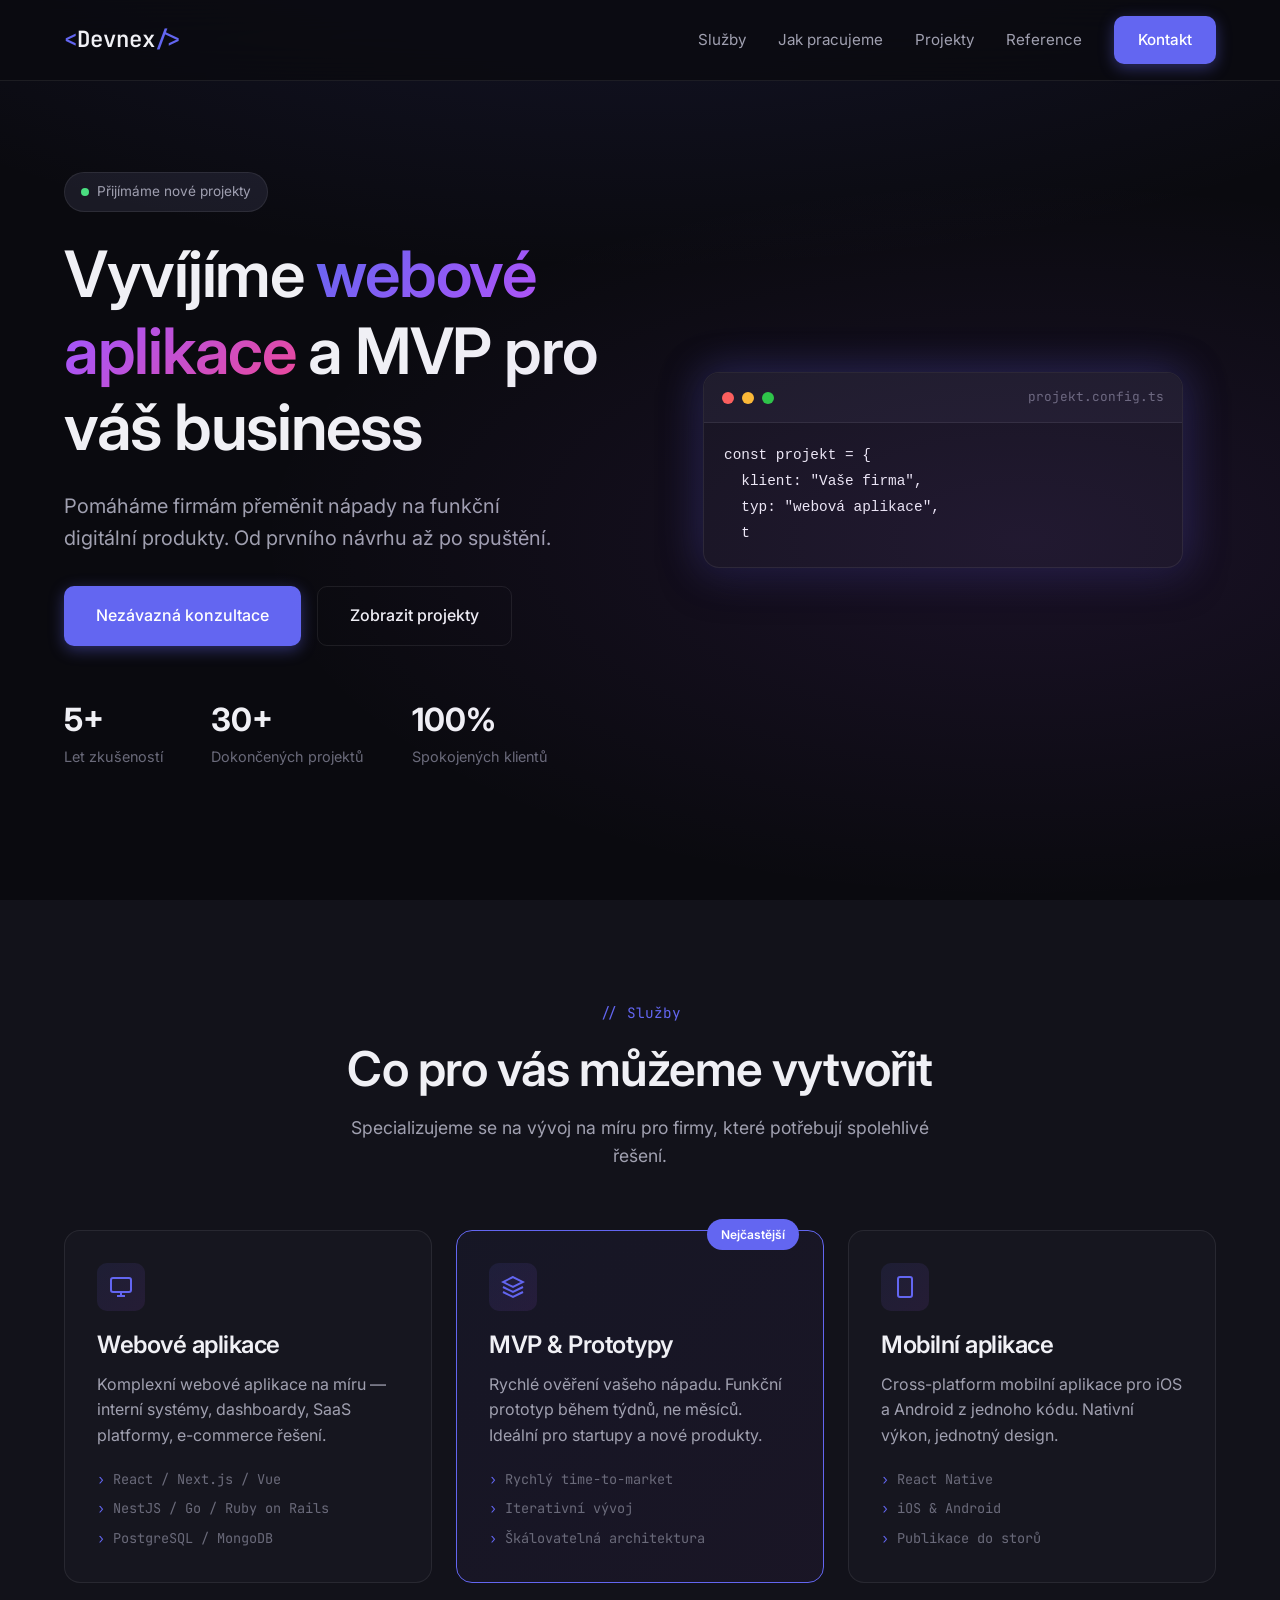
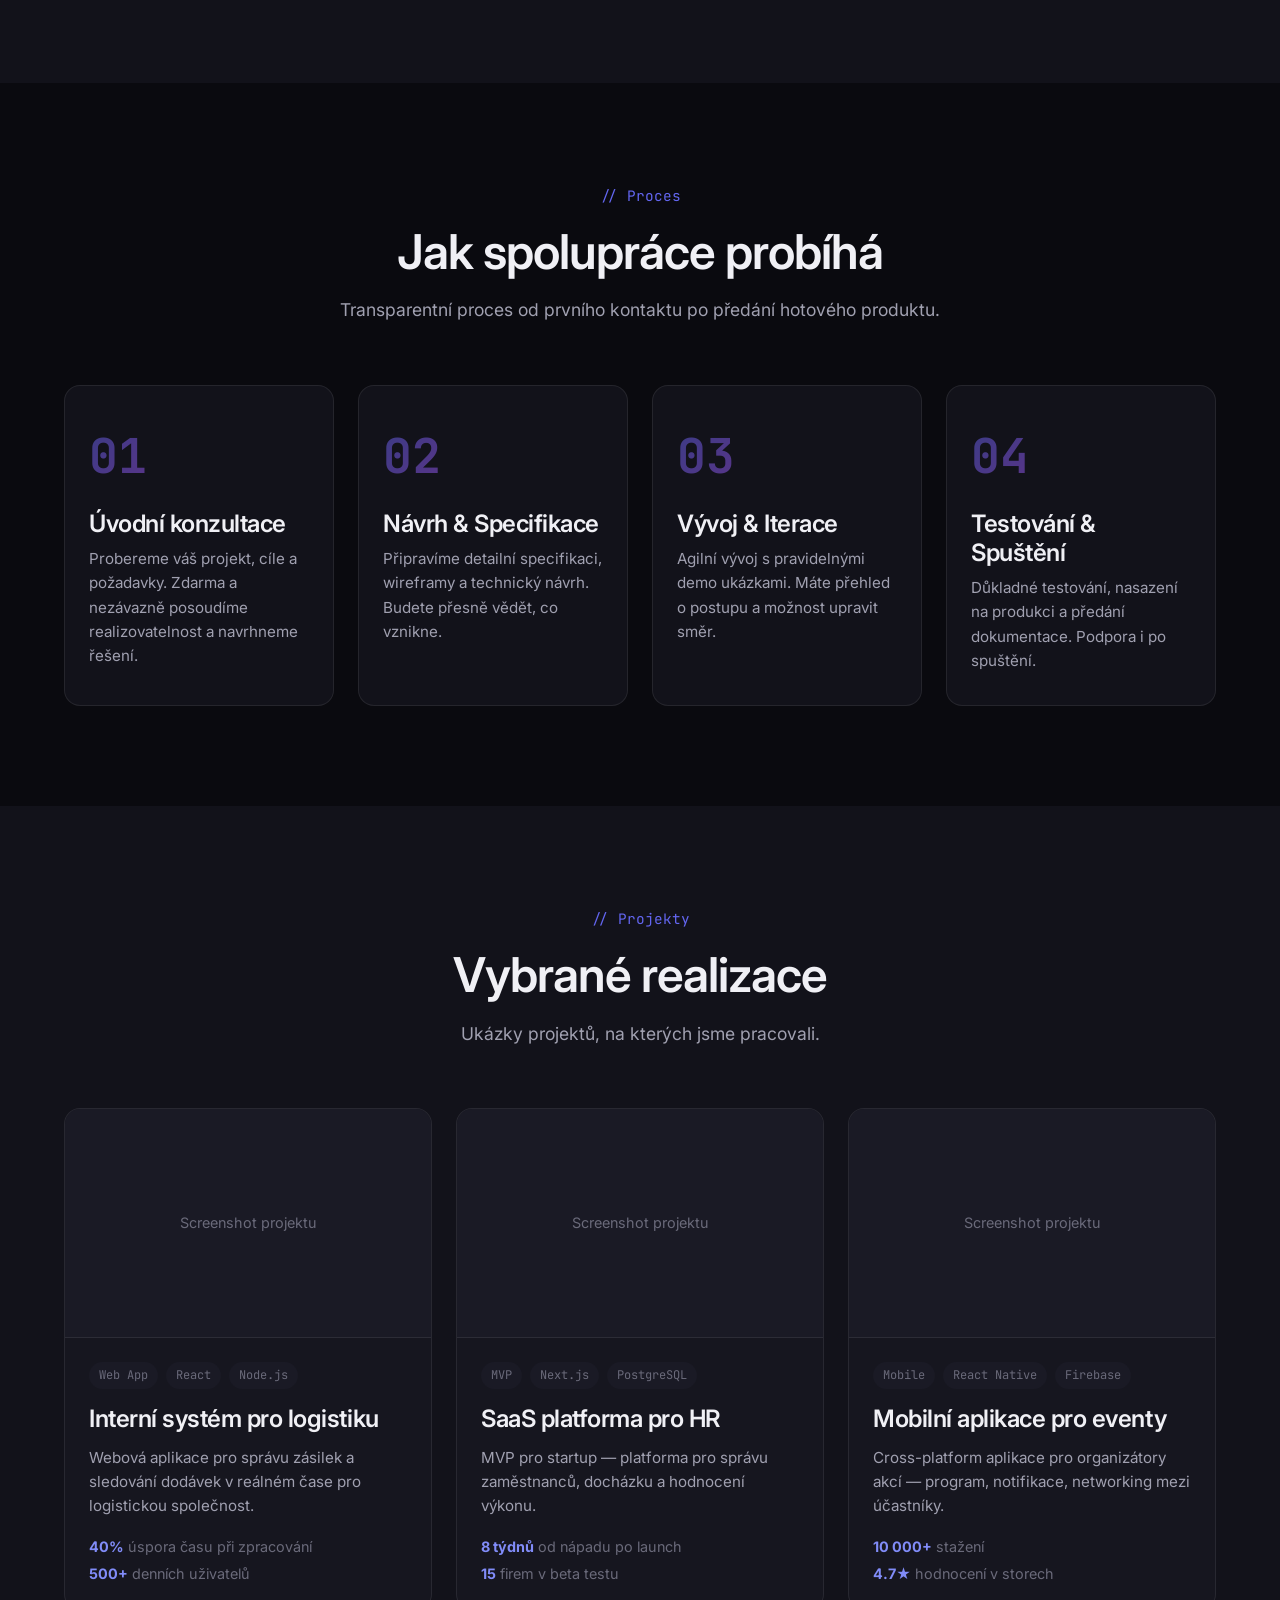
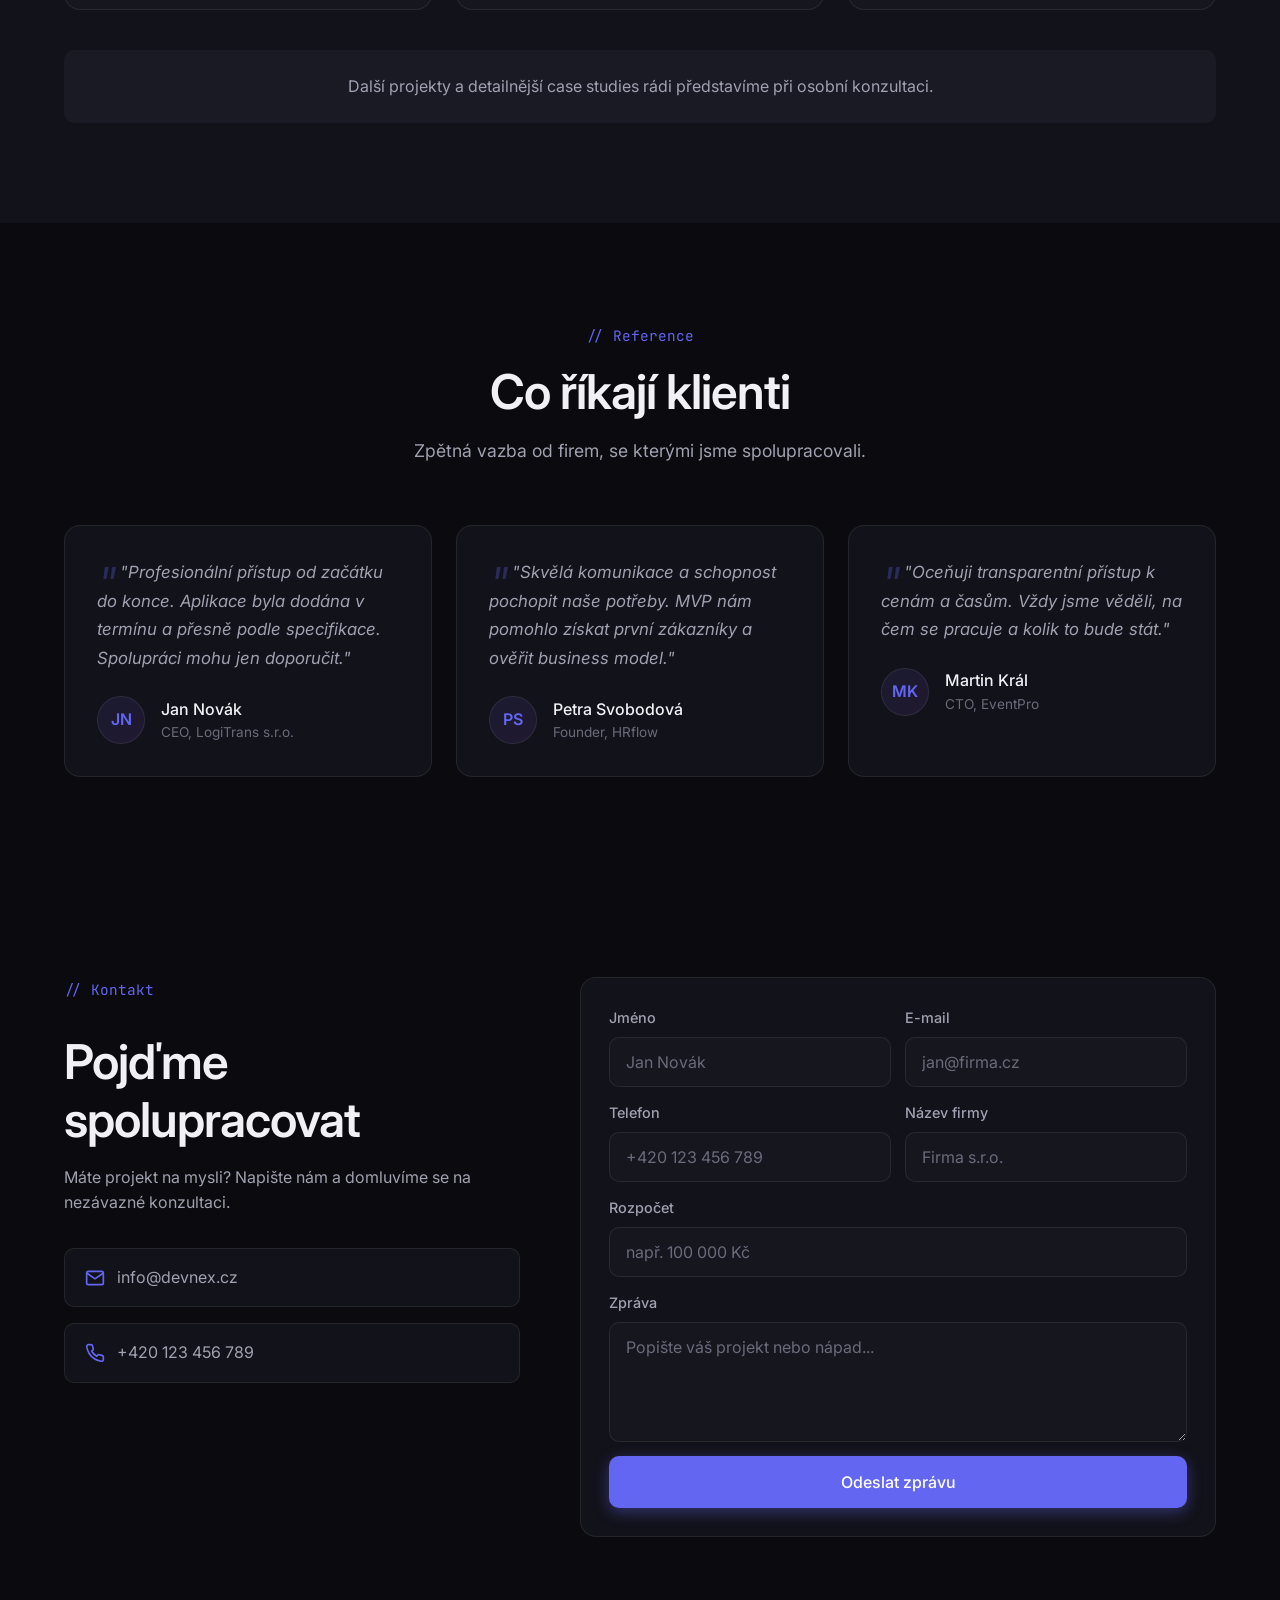
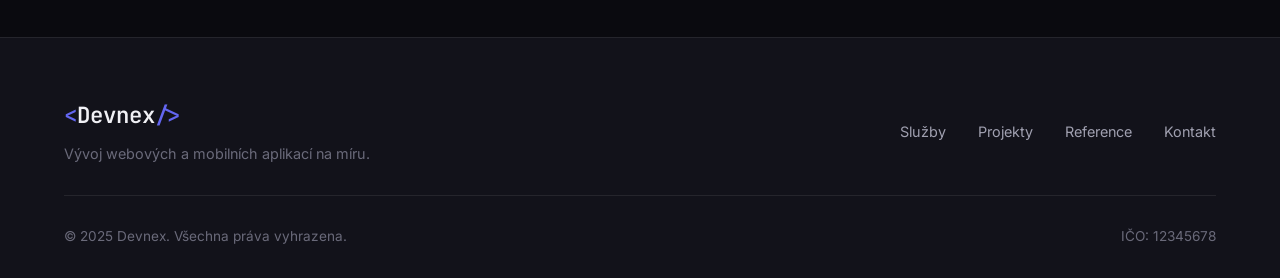
==== commit 8761a5e3: "feat: ui/ux update" ====
--- a/index.html
+++ b/index.html
@@ -328,38 +328,36 @@
                             </svg>
                             <span>+420 123 456 789</span>
                         </a>
-                        <a href="https://linkedin.com" target="_blank" class="contact-method">
-                            <svg viewBox="0 0 24 24" fill="none" stroke="currentColor" stroke-width="2">
-                                <path d="M16 8a6 6 0 0 1 6 6v7h-4v-7a2 2 0 0 0-2-2 2 2 0 0 0-2 2v7h-4v-7a6 6 0 0 1 6-6z"></path>
-                                <rect x="2" y="9" width="4" height="12"></rect>
-                                <circle cx="4" cy="4" r="2"></circle>
-                            </svg>
-                            <span>LinkedIn</span>
-                        </a>
                     </div>
                 </div>
                 <form class="contact-form" action="#" method="POST">
+                    <div class="form-row">
+                        <div class="form-group">
+                            <label for="name">Jméno</label>
+                            <input type="text" id="name" name="name" required placeholder="Jan Novák">
+                        </div>
+                        <div class="form-group">
+                            <label for="email">E-mail</label>
+                            <input type="email" id="email" name="email" required placeholder="jan@firma.cz">
+                        </div>
+                    </div>
+                    <div class="form-row">
+                        <div class="form-group">
+                            <label for="phone">Telefon</label>
+                            <input type="tel" id="phone" name="phone" placeholder="+420 123 456 789">
+                        </div>
+                        <div class="form-group">
+                            <label for="company">Název firmy</label>
+                            <input type="text" id="company" name="company" placeholder="Firma s.r.o.">
+                        </div>
+                    </div>
                     <div class="form-group">
-                        <label for="name">Jméno</label>
-                        <input type="text" id="name" name="name" required placeholder="Jan Novák">
-                    </div>
-                    <div class="form-group">
-                        <label for="email">E-mail</label>
-                        <input type="email" id="email" name="email" required placeholder="jan@firma.cz">
-                    </div>
-                    <div class="form-group">
-                        <label for="project">Typ projektu</label>
-                        <select id="project" name="project">
-                            <option value="">Vyberte typ projektu</option>
-                            <option value="webapp">Webová aplikace</option>
-                            <option value="mvp">MVP / Prototyp</option>
-                            <option value="mobile">Mobilní aplikace</option>
-                            <option value="other">Jiné</option>
-                        </select>
+                        <label for="budget">Rozpočet</label>
+                        <input type="text" id="budget" name="budget" placeholder="např. 100 000 Kč">
                     </div>
                     <div class="form-group">
                         <label for="message">Zpráva</label>
-                        <textarea id="message" name="message" rows="4" required placeholder="Popište váš projekt nebo nápad..."></textarea>
+                        <textarea id="message" name="message" rows="3" required placeholder="Popište váš projekt nebo nápad..."></textarea>
                     </div>
                     <button type="submit" class="btn btn-primary btn-lg btn-full">Odeslat zprávu</button>
                 </form>
--- a/styles.css
+++ b/styles.css
@@ -857,11 +857,17 @@
 .contact-form {
     display: flex;
     flex-direction: column;
-    gap: 20px;
-    padding: 32px;
+    gap: 14px;
+    padding: 28px;
     background: var(--bg-secondary);
     border: 1px solid var(--border-color);
     border-radius: var(--radius-lg);
+}
+
+.form-row {
+    display: grid;
+    grid-template-columns: 1fr 1fr;
+    gap: 14px;
 }
 
 .form-group {
@@ -1090,6 +1096,10 @@
         padding: 24px;
     }
 
+    .form-row {
+        grid-template-columns: 1fr;
+    }
+
     .pricing-content {
         padding: 32px 24px;
     }
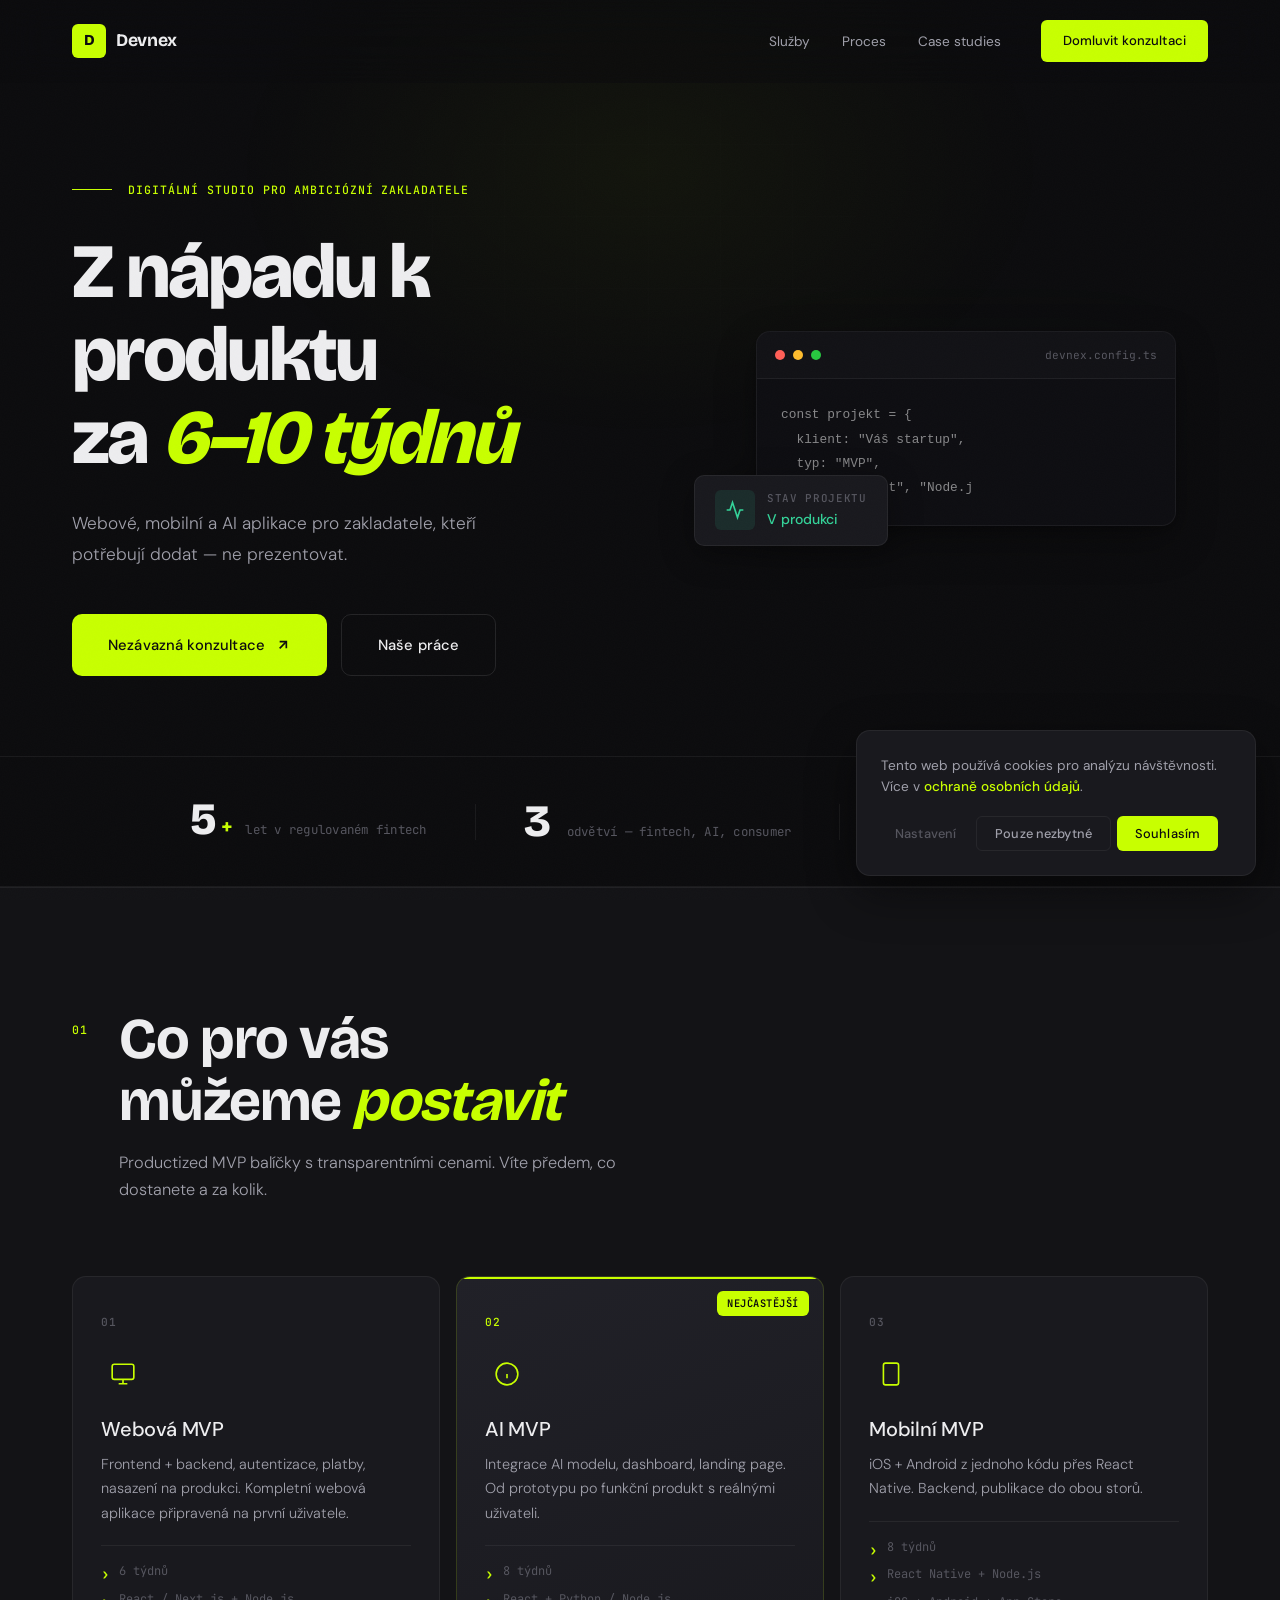
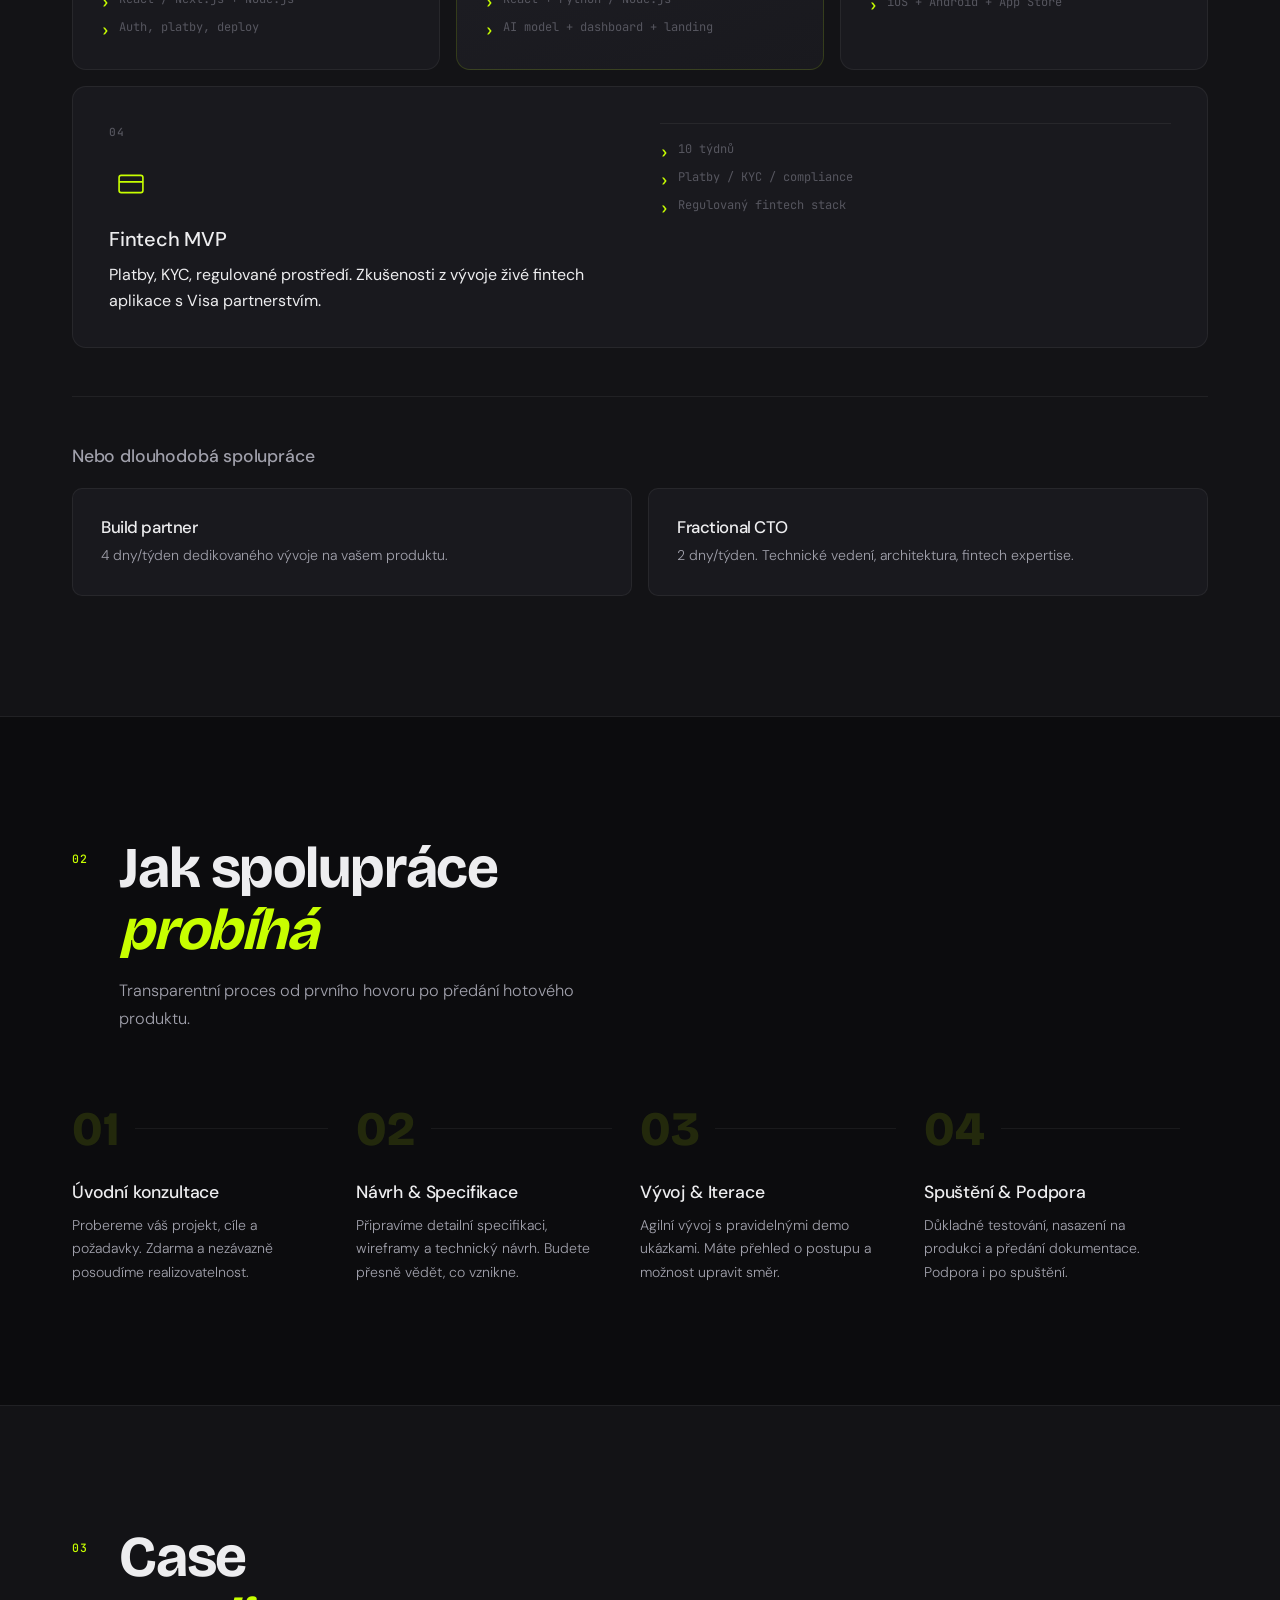
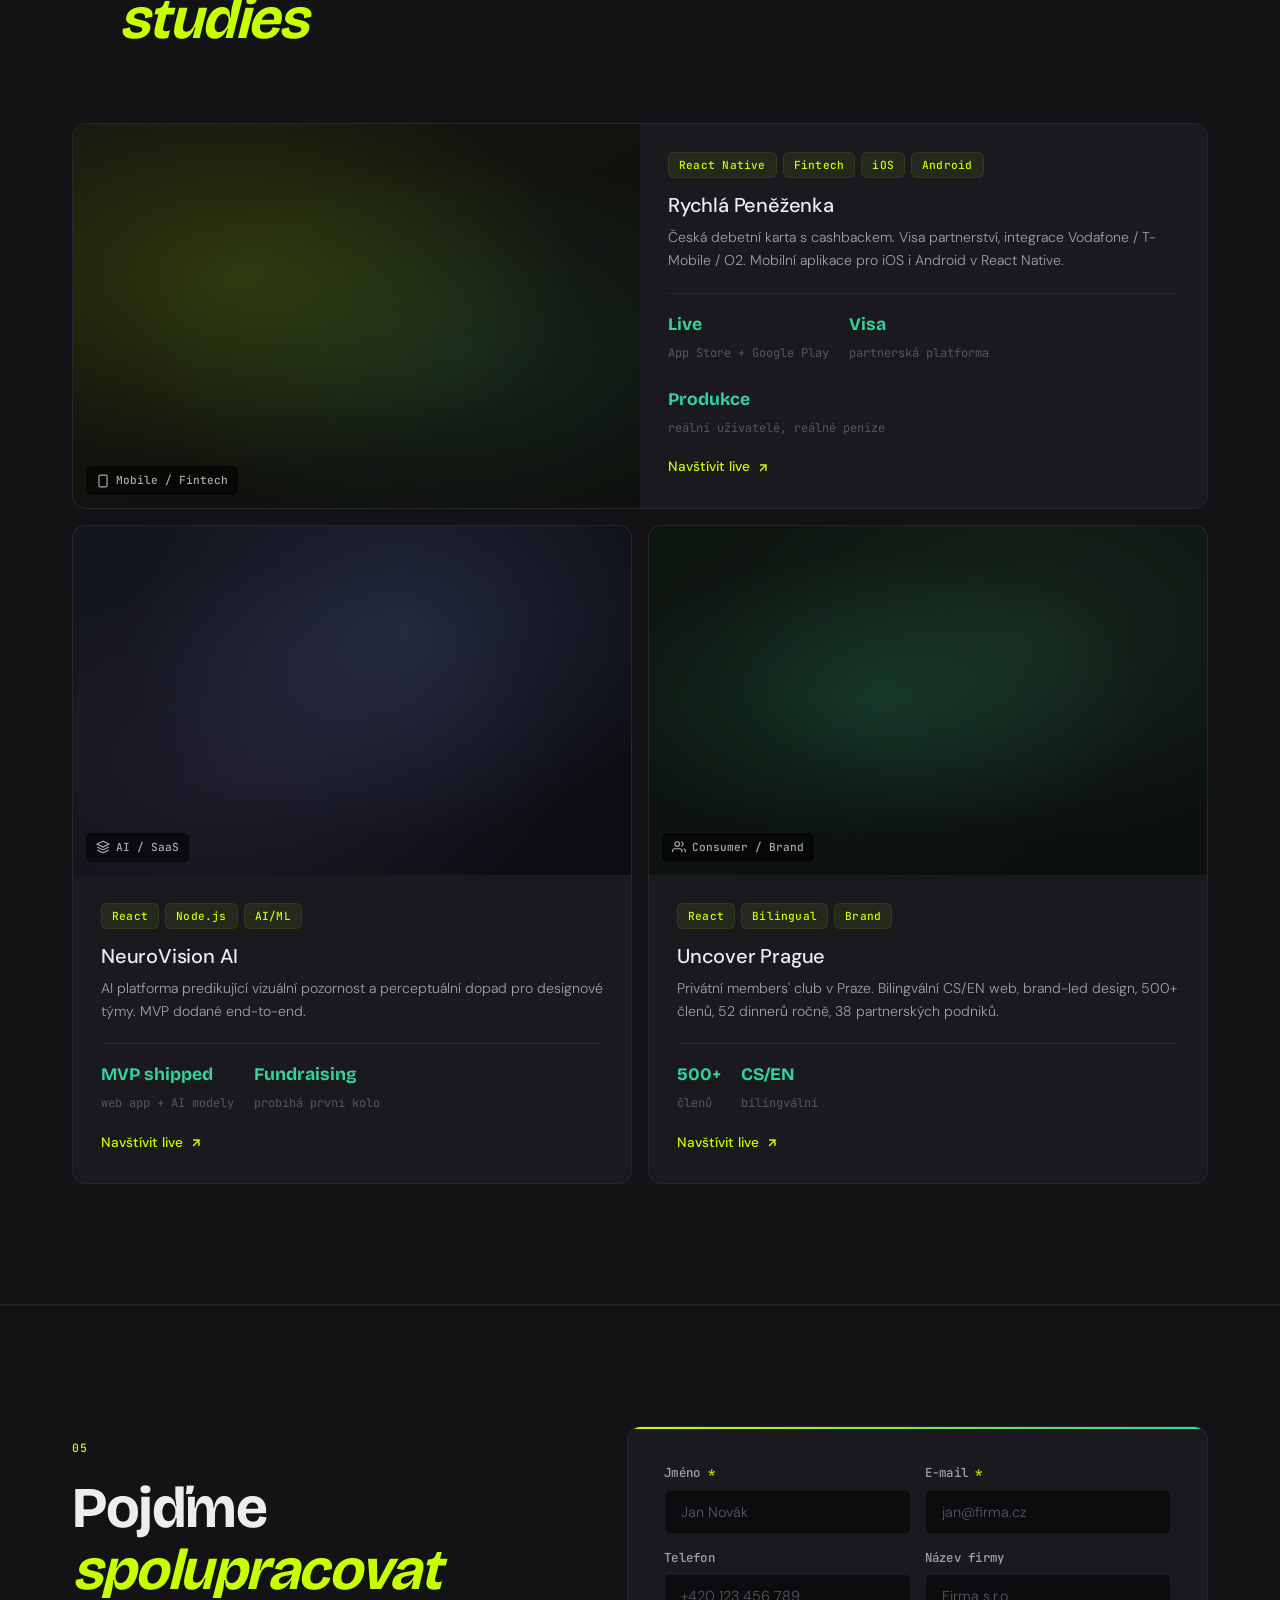
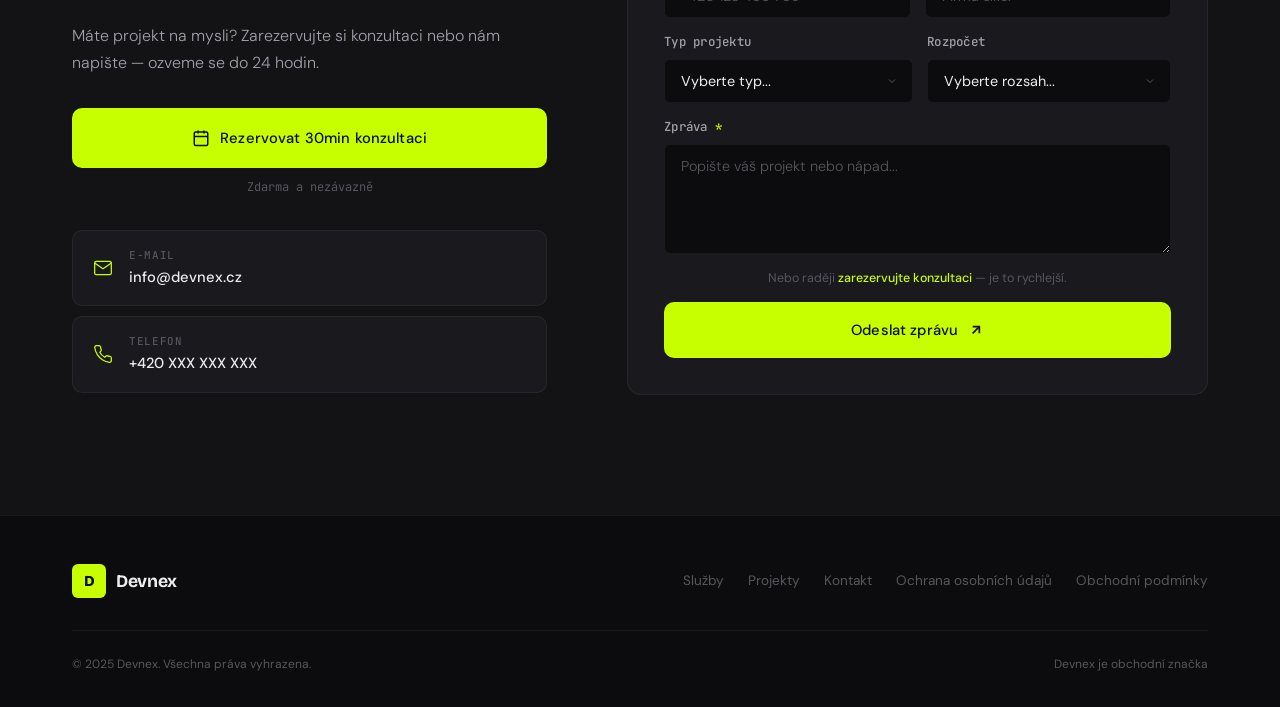
==== commit a4ec3c75: "recent changes" ====
--- a/index.html
+++ b/index.html
@@ -3,144 +3,299 @@
 <head>
     <meta charset="UTF-8">
     <meta name="viewport" content="width=device-width, initial-scale=1.0">
-    <title>Devnex | Webové aplikace & MVP na míru</title>
-    <meta name="description" content="Vyvíjíme webové aplikace, MVP a mobilní aplikace pro B2B klienty. Spolehlivý partner pro váš digitální produkt.">
-    <link rel="stylesheet" href="styles.css">
+    <title>Devnex | MVP pro zakladatele — Fintech, AI, Consumer</title>
+    <meta name="description" content="Stavíme MVP pro zakladatele. Fintech, AI, consumer — tři live produkty v produkci. Devnex, Praha.">
+
+    <!-- DEVNEX:TODO — nahradit canonical URL před spuštěním -->
+    <link rel="canonical" href="https://devnex.cz">
+
+    <!-- Open Graph -->
+    <meta property="og:type" content="website">
+    <meta property="og:locale" content="cs_CZ">
+    <meta property="og:site_name" content="Devnex">
+    <meta property="og:title" content="Devnex — Stavíme MVP pro zakladatele. Fintech, AI, consumer.">
+    <meta property="og:description" content="Stavíme MVP pro zakladatele. Fintech, AI, consumer — tři live produkty v produkci. Devnex, Praha.">
+    <!-- DEVNEX:TODO — vytvořit og-image.png (1200×630) a nahrát do rootu -->
+    <meta property="og:image" content="https://devnex.cz/og-image.png">
+    <meta property="og:url" content="https://devnex.cz">
+
+    <!-- Twitter Card -->
+    <meta name="twitter:card" content="summary_large_image">
+    <meta name="twitter:title" content="Devnex — Stavíme MVP pro zakladatele. Fintech, AI, consumer.">
+    <meta name="twitter:description" content="Stavíme MVP pro zakladatele. Fintech, AI, consumer — tři live produkty v produkci. Devnex, Praha.">
+    <!-- DEVNEX:TODO — vytvořit og-image.png (1200×630) a nahrát do rootu -->
+    <meta name="twitter:image" content="https://devnex.cz/og-image.png">
+
+    <!-- DEVNEX:TODO — vytvořit a nahrát favicon soubory -->
+    <link rel="icon" href="/favicon.ico" sizes="any">
+    <link rel="icon" href="/favicon.svg" type="image/svg+xml">
+    <link rel="apple-touch-icon" href="/apple-touch-icon.png">
+
+    <!-- Fonts -->
     <link rel="preconnect" href="https://fonts.googleapis.com">
     <link rel="preconnect" href="https://fonts.gstatic.com" crossorigin>
-    <link href="https://fonts.googleapis.com/css2?family=Inter:wght@400;500;600;700&family=JetBrains+Mono:wght@400;500&display=swap" rel="stylesheet">
+    <link rel="preload" href="https://fonts.googleapis.com/css2?family=Bricolage+Grotesque:opsz,wght@12..96,400;12..96,500;12..96,600;12..96,700;12..96,800&display=swap" as="style">
+    <link href="https://fonts.googleapis.com/css2?family=Bricolage+Grotesque:opsz,wght@12..96,400;12..96,500;12..96,600;12..96,700;12..96,800&family=DM+Sans:ital,opsz,wght@0,9..40,300;0,9..40,400;0,9..40,500;0,9..40,600&family=JetBrains+Mono:wght@400;500&display=swap" rel="stylesheet">
+
+    <link rel="stylesheet" href="styles.css">
+
+    <!-- JSON-LD: ProfessionalService -->
+    <script type="application/ld+json">
+    {
+        "@context": "https://schema.org",
+        "@type": "ProfessionalService",
+        "name": "Devnex",
+        "description": "Digitální studio — stavíme MVP pro zakladatele. Fintech, AI, consumer aplikace.",
+        "url": "https://devnex.cz",
+        "email": "info@devnex.cz",
+        "areaServed": ["Czechia", "EU", "UK"],
+        "serviceType": ["MVP Development", "Fintech Development", "AI Development", "Mobile Development"],
+        "sameAs": [
+            "<!-- DEVNEX:TODO — doplnit LinkedIn URL -->"
+        ],
+        "address": {
+            "@type": "PostalAddress",
+            "addressLocality": "Praha",
+            "addressCountry": "CZ"
+        },
+        "founder": {
+            "@type": "Person",
+            "name": "<!-- DEVNEX:TODO — doplnit jméno -->"
+        }
+    }
+    </script>
+
+    <!-- DEVNEX:TODO — aktivovat Plausible po nastavení domény a cookie souhlasu -->
+    <!--
+    <script defer data-domain="devnex.cz" src="https://plausible.io/js/script.js"></script>
+    -->
 </head>
 <body>
+
+    <!-- Skip to content — accessibility -->
+    <a href="#hlavni-obsah" class="skip-to-content">Přeskočit na obsah</a>
+
+    <!-- Dot grid background -->
+    <div class="dot-grid" aria-hidden="true"></div>
+
     <!-- Navigation -->
-    <nav class="nav">
+    <nav class="nav" role="navigation" aria-label="Hlavní navigace">
         <div class="nav-container">
             <a href="#" class="logo">
-                <span class="logo-bracket">&lt;</span>Devnex<span class="logo-bracket">/&gt;</span>
+                <span class="logo-mark">D</span>
+                <span class="logo-text">Devnex</span>
             </a>
-            <button class="mobile-menu-btn" aria-label="Menu">
-                <span></span>
+            <button class="mobile-menu-btn" aria-label="Otevřít menu" aria-expanded="false" aria-controls="nav-right">
                 <span></span>
                 <span></span>
             </button>
-            <ul class="nav-links">
-                <li><a href="#sluzby">Služby</a></li>
-                <li><a href="#proces">Jak pracujeme</a></li>
-                <li><a href="#projekty">Projekty</a></li>
-                <li><a href="#reference">Reference</a></li>
-                <li><a href="#kontakt" class="btn btn-primary">Kontakt</a></li>
-            </ul>
+            <div class="nav-right" id="nav-right">
+                <ul class="nav-links">
+                    <li><a href="#sluzby">Služby</a></li>
+                    <li><a href="#proces">Proces</a></li>
+                    <li><a href="#projekty">Case studies</a></li>
+                </ul>
+                <a href="#kontakt" class="btn btn-primary">Domluvit konzultaci</a>
+            </div>
         </div>
     </nav>
 
-    <!-- Hero Section -->
+    <main id="hlavni-obsah">
+
+    <!-- ============================================================
+         HERO — 3 varianty, odkomentuj jednu, zakomentuj ostatní.
+
+         VARIANTA A (proof-led) — aktuálně aktivní:
+    ============================================================ -->
     <section class="hero">
-        <div class="hero-bg"></div>
-        <div class="container">
+        <div class="container hero-grid">
             <div class="hero-content">
-                <div class="hero-badge">
-                    <span class="pulse"></span>
-                    Přijímáme nové projekty
-                </div>
-                <h1>Vyvíjíme <span class="gradient-text">webové aplikace</span> a MVP pro váš business</h1>
-                <p class="hero-subtitle">Pomáháme firmám přeměnit nápady na funkční digitální produkty. Od prvního návrhu až po spuštění.</p>
-                <div class="hero-cta">
-                    <a href="#kontakt" class="btn btn-primary btn-lg">Nezávazná konzultace</a>
-                    <a href="#projekty" class="btn btn-ghost btn-lg">Zobrazit projekty</a>
-                </div>
-                <div class="hero-stats">
-                    <div class="stat">
-                        <span class="stat-number">5+</span>
-                        <span class="stat-label">Let zkušeností</span>
-                    </div>
-                    <div class="stat">
-                        <span class="stat-number">30+</span>
-                        <span class="stat-label">Dokončených projektů</span>
-                    </div>
-                    <div class="stat">
-                        <span class="stat-number">100%</span>
-                        <span class="stat-label">Spokojených klientů</span>
-                    </div>
+                <div class="hero-eyebrow">
+                    <div class="eyebrow-line"></div>
+                    <span>Digitální studio pro ambiciózní zakladatele</span>
+                </div>
+
+                <!-- ======= HERO VARIANTA A (proof-led) — AKTIVNÍ ======= -->
+                <h1>Z nápadu k produktu<br>za <em>6–10 týdnů</em></h1>
+                <p class="hero-subtitle">Webové, mobilní a AI aplikace pro zakladatele, kteří potřebují dodat — ne prezentovat.</p>
+
+                <!-- ======= HERO VARIANTA B (founder-direct) — NEAKTIVNÍ
+                <h1>Od nápadu k <em>produkčnímu MVP</em><br>za 6–10 týdnů</h1>
+                <p class="hero-subtitle">Studio s fintech zázemím. Stavíme webové, mobilní a AI aplikace pro zakladatele, kteří potřebují skutečně dodat.</p>
+                ======= KONEC VARIANTA B ======= -->
+
+                <!-- ======= HERO VARIANTA C (credibility-first) — NEAKTIVNÍ
+                <h1>Tři <em>live produkty</em>.<br>Váš MVP další.</h1>
+                <p class="hero-subtitle">Stavíme MVP od fintech přes AI po consumer aplikace. Malý tým, velký rozsah — žádný zbytečný overhead.</p>
+                ======= KONEC VARIANTA C ======= -->
+
+                <div class="hero-actions">
+                    <a href="#kontakt" class="btn btn-primary btn-lg">
+                        <span>Nezávazná konzultace</span>
+                        <svg width="16" height="16" viewBox="0 0 24 24" fill="none" stroke="currentColor" stroke-width="2.5" aria-hidden="true"><path d="M7 17L17 7"/><path d="M7 7h10v10"/></svg>
+                    </a>
+                    <a href="#projekty" class="btn btn-outline btn-lg">Naše práce</a>
                 </div>
             </div>
             <div class="hero-visual">
-                <div class="code-window">
-                    <div class="code-header">
-                        <span class="dot red"></span>
-                        <span class="dot yellow"></span>
-                        <span class="dot green"></span>
-                        <span class="file-name">projekt.config.ts</span>
-                    </div>
-                    <pre class="code-content"><code><span class="keyword">const</span> <span class="variable">projekt</span> = {
-  <span class="property">klient</span>: <span class="string">"Vaše firma"</span>,
-  <span class="property">typ</span>: <span class="string">"webová aplikace"</span>,
-  <span class="property">technologie</span>: [
-    <span class="string">"React"</span>,
-    <span class="string">"Node.js"</span>,
-    <span class="string">"PostgreSQL"</span>
-  ],
-  <span class="property">status</span>: <span class="string">"v realizaci"</span> <span class="cursor">|</span>
+                <div class="hero-card hero-card--main">
+                    <div class="card-terminal">
+                        <div class="terminal-bar">
+                            <span class="terminal-dot"></span>
+                            <span class="terminal-dot"></span>
+                            <span class="terminal-dot"></span>
+                            <span class="terminal-title">devnex.config.ts</span>
+                        </div>
+                        <pre class="terminal-code"><code><span class="syn-key">const</span> <span class="syn-var">projekt</span> = {
+  <span class="syn-prop">klient</span>: <span class="syn-str">"Váš startup"</span>,
+  <span class="syn-prop">typ</span>: <span class="syn-str">"MVP"</span>,
+  <span class="syn-prop">tech</span>: [<span class="syn-str">"React"</span>, <span class="syn-str">"Node.js"</span>],
+  <span class="syn-prop">status</span>: <span class="syn-str">"v produkci"</span> <span class="syn-cursor">|</span>
 };</code></pre>
+                    </div>
+                </div>
+                <div class="hero-card hero-card--float">
+                    <span class="float-icon">
+                        <svg width="20" height="20" viewBox="0 0 24 24" fill="none" stroke="currentColor" stroke-width="2" aria-hidden="true"><polyline points="22 12 18 12 15 21 9 3 6 12 2 12"/></svg>
+                    </span>
+                    <div class="float-text">
+                        <span class="float-label">Stav projektu</span>
+                        <span class="float-value">V produkci</span>
+                    </div>
+                </div>
+            </div>
+        </div>
+
+        <!-- DEVNEX:EDIT — stats bar: odkomentuj / zakomentuj celý blok podle potřeby -->
+        <div class="hero-stats-bar">
+            <div class="container">
+                <div class="stats-row">
+                    <div class="stat-item">
+                        <span class="stat-number" data-count="5">0</span>
+                        <span class="stat-suffix">+</span>
+                        <span class="stat-label">let v regulovaném fintech</span>
+                    </div>
+                    <div class="stat-divider"></div>
+                    <div class="stat-item">
+                        <span class="stat-number" data-count="3">0</span>
+                        <span class="stat-suffix"></span>
+                        <span class="stat-label">odvětví — fintech, AI, consumer</span>
+                    </div>
+                    <div class="stat-divider"></div>
+                    <div class="stat-item">
+                        <span class="stat-number" data-count="6">0</span>
+                        <span class="stat-suffix">–10</span>
+                        <span class="stat-label">týdnů do produkce</span>
+                    </div>
                 </div>
             </div>
         </div>
     </section>
 
-    <!-- Services Section -->
+    <!-- Services Section — Productized Offers -->
     <section id="sluzby" class="services">
         <div class="container">
-            <div class="section-header">
-                <span class="section-tag">// Služby</span>
-                <h2>Co pro vás můžeme vytvořit</h2>
-                <p>Specializujeme se na vývoj na míru pro firmy, které potřebují spolehlivé řešení.</p>
-            </div>
+            <div class="section-intro">
+                <span class="section-number">01</span>
+                <div class="section-intro-text">
+                    <h2>Co pro vás<br>můžeme <em>postavit</em></h2>
+                    <p>Productized MVP balíčky s transparentními cenami. Víte předem, co dostanete a za kolik.</p>
+                </div>
+            </div>
+
+            <!-- Tier 1: Productized MVPs -->
             <div class="services-grid">
-                <div class="service-card">
-                    <div class="service-icon">
-                        <svg viewBox="0 0 24 24" fill="none" stroke="currentColor" stroke-width="2">
+                <article class="service-card">
+                    <div class="service-index">01</div>
+                    <div class="service-icon-wrap">
+                        <svg viewBox="0 0 24 24" fill="none" stroke="currentColor" stroke-width="1.5" aria-hidden="true">
                             <rect x="2" y="3" width="20" height="14" rx="2" ry="2"></rect>
                             <line x1="8" y1="21" x2="16" y2="21"></line>
                             <line x1="12" y1="17" x2="12" y2="21"></line>
                         </svg>
                     </div>
-                    <h3>Webové aplikace</h3>
-                    <p>Komplexní webové aplikace na míru — interní systémy, dashboardy, SaaS platformy, e-commerce řešení.</p>
-                    <ul class="service-features">
-                        <li>React / Next.js / Vue</li>
-                        <li>NestJS / Go / Ruby on Rails</li>
-                        <li>PostgreSQL / MongoDB</li>
+                    <h3>Webová MVP</h3>
+                    <p>Frontend + backend, autentizace, platby, nasazení na produkci. Kompletní webová aplikace připravená na první uživatele.</p>
+                    <ul class="service-stack">
+                        <li>6 týdnů</li>
+                        <li>React / Next.js + Node.js</li>
+                        <li>Auth, platby, deploy</li>
                     </ul>
-                </div>
-                <div class="service-card featured">
-                    <div class="featured-badge">Nejčastější</div>
-                    <div class="service-icon">
-                        <svg viewBox="0 0 24 24" fill="none" stroke="currentColor" stroke-width="2">
-                            <polygon points="12 2 2 7 12 12 22 7 12 2"></polygon>
-                            <polyline points="2 17 12 22 22 17"></polyline>
-                            <polyline points="2 12 12 17 22 12"></polyline>
+                </article>
+                <article class="service-card service-card--featured">
+                    <div class="service-badge">Nejčastější</div>
+                    <div class="service-index">02</div>
+                    <div class="service-icon-wrap">
+                        <svg viewBox="0 0 24 24" fill="none" stroke="currentColor" stroke-width="1.5" aria-hidden="true">
+                            <circle cx="12" cy="12" r="10"></circle>
+                            <path d="M12 16v-4"></path>
+                            <path d="M12 8h.01"></path>
                         </svg>
                     </div>
-                    <h3>MVP & Prototypy</h3>
-                    <p>Rychlé ověření vašeho nápadu. Funkční prototyp během týdnů, ne měsíců. Ideální pro startupy a nové produkty.</p>
-                    <ul class="service-features">
-                        <li>Rychlý time-to-market</li>
-                        <li>Iterativní vývoj</li>
-                        <li>Škálovatelná architektura</li>
+                    <h3>AI MVP</h3>
+                    <p>Integrace AI modelu, dashboard, landing page. Od prototypu po funkční produkt s reálnými uživateli.</p>
+                    <ul class="service-stack">
+                        <li>8 týdnů</li>
+                        <li>React + Python / Node.js</li>
+                        <li>AI model + dashboard + landing</li>
                     </ul>
-                </div>
-                <div class="service-card">
-                    <div class="service-icon">
-                        <svg viewBox="0 0 24 24" fill="none" stroke="currentColor" stroke-width="2">
+                </article>
+                <article class="service-card">
+                    <div class="service-index">03</div>
+                    <div class="service-icon-wrap">
+                        <svg viewBox="0 0 24 24" fill="none" stroke="currentColor" stroke-width="1.5" aria-hidden="true">
                             <rect x="5" y="2" width="14" height="20" rx="2" ry="2"></rect>
                             <line x1="12" y1="18" x2="12.01" y2="18"></line>
                         </svg>
                     </div>
-                    <h3>Mobilní aplikace</h3>
-                    <p>Cross-platform mobilní aplikace pro iOS a Android z jednoho kódu. Nativní výkon, jednotný design.</p>
-                    <ul class="service-features">
-                        <li>React Native</li>
-                        <li>iOS & Android</li>
-                        <li>Publikace do storů</li>
+                    <h3>Mobilní MVP</h3>
+                    <p>iOS + Android z jednoho kódu přes React Native. Backend, publikace do obou storů.</p>
+                    <ul class="service-stack">
+                        <li>8 týdnů</li>
+                        <li>React Native + Node.js</li>
+                        <li>iOS + Android + App Store</li>
                     </ul>
+                </article>
+            </div>
+
+            <!-- Fintech MVP — full width -->
+            <div class="services-fintech">
+                <article class="service-card service-card--fintech">
+                    <div class="service-fintech-inner">
+                        <div>
+                            <div class="service-index">04</div>
+                            <div class="service-icon-wrap">
+                                <svg viewBox="0 0 24 24" fill="none" stroke="currentColor" stroke-width="1.5" aria-hidden="true">
+                                    <rect x="1" y="4" width="22" height="16" rx="2" ry="2"></rect>
+                                    <line x1="1" y1="10" x2="23" y2="10"></line>
+                                </svg>
+                            </div>
+                            <h3>Fintech MVP</h3>
+                            <p>Platby, KYC, regulované prostředí. Zkušenosti z vývoje živé fintech aplikace s Visa partnerstvím.</p>
+                        </div>
+                        <div class="service-fintech-right">
+                            <ul class="service-stack">
+                                <li>10 týdnů</li>
+                                <li>Platby / KYC / compliance</li>
+                                <li>Regulovaný fintech stack</li>
+                            </ul>
+                        </div>
+                    </div>
+                </article>
+            </div>
+
+            <!-- Tier 2: Retainers -->
+            <div class="services-retainers">
+                <h3 class="retainers-title">Nebo dlouhodobá spolupráce</h3>
+                <div class="retainers-grid">
+                    <article class="retainer-card">
+                        <h4>Build partner</h4>
+                        <p>4 dny/týden dedikovaného vývoje na vašem produktu.</p>
+                    </article>
+                    <article class="retainer-card">
+                        <h4>Fractional CTO</h4>
+                        <p>2 dny/týden. Technické vedení, architektura, fintech expertise.</p>
+                    </article>
                 </div>
             </div>
         </div>
@@ -149,156 +304,219 @@
     <!-- Process Section -->
     <section id="proces" class="process">
         <div class="container">
-            <div class="section-header">
-                <span class="section-tag">// Proces</span>
-                <h2>Jak spolupráce probíhá</h2>
-                <p>Transparentní proces od prvního kontaktu po předání hotového produktu.</p>
-            </div>
-            <div class="process-timeline">
+            <div class="section-intro">
+                <span class="section-number">02</span>
+                <div class="section-intro-text">
+                    <h2>Jak spolupráce<br><em>probíhá</em></h2>
+                    <p>Transparentní proces od prvního hovoru po předání hotového produktu.</p>
+                </div>
+            </div>
+            <div class="process-steps">
                 <div class="process-step">
-                    <div class="step-number">01</div>
-                    <div class="step-content">
-                        <h3>Úvodní konzultace</h3>
-                        <p>Probereme váš projekt, cíle a požadavky. Zdarma a nezávazně posoudíme realizovatelnost a navrhneme řešení.</p>
-                    </div>
+                    <div class="step-head">
+                        <span class="step-num">01</span>
+                        <div class="step-line"></div>
+                    </div>
+                    <h3>Úvodní konzultace</h3>
+                    <p>Probereme váš projekt, cíle a požadavky. Zdarma a nezávazně posoudíme realizovatelnost.</p>
                 </div>
                 <div class="process-step">
-                    <div class="step-number">02</div>
-                    <div class="step-content">
-                        <h3>Návrh & Specifikace</h3>
-                        <p>Připravíme detailní specifikaci, wireframy a technický návrh. Budete přesně vědět, co vznikne.</p>
-                    </div>
+                    <div class="step-head">
+                        <span class="step-num">02</span>
+                        <div class="step-line"></div>
+                    </div>
+                    <h3>Návrh & Specifikace</h3>
+                    <p>Připravíme detailní specifikaci, wireframy a technický návrh. Budete přesně vědět, co vznikne.</p>
                 </div>
                 <div class="process-step">
-                    <div class="step-number">03</div>
-                    <div class="step-content">
-                        <h3>Vývoj & Iterace</h3>
-                        <p>Agilní vývoj s pravidelnými demo ukázkami. Máte přehled o postupu a možnost upravit směr.</p>
-                    </div>
+                    <div class="step-head">
+                        <span class="step-num">03</span>
+                        <div class="step-line"></div>
+                    </div>
+                    <h3>Vývoj & Iterace</h3>
+                    <p>Agilní vývoj s pravidelnými demo ukázkami. Máte přehled o postupu a možnost upravit směr.</p>
                 </div>
                 <div class="process-step">
-                    <div class="step-number">04</div>
-                    <div class="step-content">
-                        <h3>Testování & Spuštění</h3>
-                        <p>Důkladné testování, nasazení na produkci a předání dokumentace. Podpora i po spuštění.</p>
-                    </div>
+                    <div class="step-head">
+                        <span class="step-num">04</span>
+                        <div class="step-line"></div>
+                    </div>
+                    <h3>Spuštění & Podpora</h3>
+                    <p>Důkladné testování, nasazení na produkci a předání dokumentace. Podpora i po spuštění.</p>
                 </div>
             </div>
         </div>
     </section>
 
-    <!-- Projects/Case Studies Section -->
+    <!-- Projects Section -->
     <section id="projekty" class="projects">
         <div class="container">
-            <div class="section-header">
-                <span class="section-tag">// Projekty</span>
-                <h2>Vybrané realizace</h2>
-                <p>Ukázky projektů, na kterých jsme pracovali.</p>
-            </div>
-            <div class="projects-grid">
+            <div class="section-intro">
+                <span class="section-number">03</span>
+                <div class="section-intro-text">
+                    <h2>Case<br><em>studies</em></h2>
+                </div>
+            </div>
+
+            <!-- DEVNEX:SECTION-PROJECTS — duplikuj tento blok pro nový projekt -->
+            <div class="projects-grid projects-grid--hero">
+
+                <!-- Hero project: Rychlá Peněženka -->
+                <article class="project-card project-card--hero">
+                    <div class="project-image project-image--fintech">
+                        <div class="project-type-badge">
+                            <svg width="14" height="14" viewBox="0 0 24 24" fill="none" stroke="currentColor" stroke-width="2" aria-hidden="true"><rect x="5" y="2" width="14" height="20" rx="2"/><line x1="12" y1="18" x2="12.01" y2="18"/></svg>
+                            Mobile / Fintech
+                        </div>
+                    </div>
+                    <div class="project-body">
+                        <div class="project-tags">
+                            <span>React Native</span>
+                            <span>Fintech</span>
+                            <span>iOS</span>
+                            <span>Android</span>
+                        </div>
+                        <h3>Rychlá Peněženka</h3>
+                        <p>Česká debetní karta s cashbackem. Visa partnerství, integrace Vodafone / T-Mobile / O2. Mobilní aplikace pro iOS i Android v React Native.</p>
+                        <div class="project-metrics">
+                            <div class="metric">
+                                <strong>Live</strong>
+                                <span>App Store + Google Play</span>
+                            </div>
+                            <div class="metric">
+                                <strong>Visa</strong>
+                                <span>partnerská platforma</span>
+                            </div>
+                            <div class="metric">
+                                <strong>Produkce</strong>
+                                <span>reální uživatelé, reálné peníze</span>
+                            </div>
+                        </div>
+                        <a href="https://rychlapenezenka.cz" target="_blank" rel="noopener noreferrer" class="project-link">
+                            Navštívit live
+                            <svg width="14" height="14" viewBox="0 0 24 24" fill="none" stroke="currentColor" stroke-width="2.5" aria-hidden="true"><path d="M7 17L17 7"/><path d="M7 7h10v10"/></svg>
+                        </a>
+                    </div>
+                </article>
+
+                <!-- NeuroVision AI -->
                 <article class="project-card">
-                    <div class="project-image">
-                        <div class="project-placeholder">
-                            <span>Screenshot projektu</span>
-                        </div>
-                    </div>
-                    <div class="project-content">
+                    <div class="project-image project-image--ai">
+                        <div class="project-type-badge">
+                            <svg width="14" height="14" viewBox="0 0 24 24" fill="none" stroke="currentColor" stroke-width="2" aria-hidden="true"><polygon points="12 2 2 7 12 12 22 7 12 2"/><polyline points="2 17 12 22 22 17"/><polyline points="2 12 12 17 22 12"/></svg>
+                            AI / SaaS
+                        </div>
+                    </div>
+                    <div class="project-body">
                         <div class="project-tags">
-                            <span class="tag">Web App</span>
-                            <span class="tag">React</span>
-                            <span class="tag">Node.js</span>
-                        </div>
-                        <h3>Interní systém pro logistiku</h3>
-                        <p>Webová aplikace pro správu zásilek a sledování dodávek v reálném čase pro logistickou společnost.</p>
-                        <ul class="project-results">
-                            <li><strong>40%</strong> úspora času při zpracování</li>
-                            <li><strong>500+</strong> denních uživatelů</li>
-                        </ul>
+                            <span>React</span>
+                            <span>Node.js</span>
+                            <span>AI/ML</span>
+                        </div>
+                        <h3>NeuroVision AI</h3>
+                        <p>AI platforma predikující vizuální pozornost a perceptuální dopad pro designové týmy. MVP dodané end-to-end.</p>
+                        <div class="project-metrics">
+                            <div class="metric">
+                                <strong>MVP shipped</strong>
+                                <span>web app + AI modely</span>
+                            </div>
+                            <div class="metric">
+                                <strong>Fundraising</strong>
+                                <span>probíhá první kolo</span>
+                            </div>
+                        </div>
+                        <a href="https://neurovision-ai.com" target="_blank" rel="noopener noreferrer" class="project-link">
+                            Navštívit live
+                            <svg width="14" height="14" viewBox="0 0 24 24" fill="none" stroke="currentColor" stroke-width="2.5" aria-hidden="true"><path d="M7 17L17 7"/><path d="M7 7h10v10"/></svg>
+                        </a>
                     </div>
                 </article>
+
+                <!-- Uncover Prague -->
                 <article class="project-card">
-                    <div class="project-image">
-                        <div class="project-placeholder">
-                            <span>Screenshot projektu</span>
-                        </div>
-                    </div>
-                    <div class="project-content">
+                    <div class="project-image project-image--consumer">
+                        <div class="project-type-badge">
+                            <svg width="14" height="14" viewBox="0 0 24 24" fill="none" stroke="currentColor" stroke-width="2" aria-hidden="true"><path d="M17 21v-2a4 4 0 0 0-4-4H5a4 4 0 0 0-4 4v2"/><circle cx="9" cy="7" r="4"/><path d="M23 21v-2a4 4 0 0 0-3-3.87"/><path d="M16 3.13a4 4 0 0 1 0 7.75"/></svg>
+                            Consumer / Brand
+                        </div>
+                    </div>
+                    <div class="project-body">
                         <div class="project-tags">
-                            <span class="tag">MVP</span>
-                            <span class="tag">Next.js</span>
-                            <span class="tag">PostgreSQL</span>
-                        </div>
-                        <h3>SaaS platforma pro HR</h3>
-                        <p>MVP pro startup — platforma pro správu zaměstnanců, docházku a hodnocení výkonu.</p>
-                        <ul class="project-results">
-                            <li><strong>8 týdnů</strong> od nápadu po launch</li>
-                            <li><strong>15</strong> firem v beta testu</li>
-                        </ul>
+                            <span>React</span>
+                            <span>Bilingual</span>
+                            <span>Brand</span>
+                        </div>
+                        <h3>Uncover Prague</h3>
+                        <p>Privátní members' club v Praze. Bilingvální CS/EN web, brand-led design, 500+ členů, 52 dinnerů ročně, 38 partnerských podniků.</p>
+                        <div class="project-metrics">
+                            <div class="metric">
+                                <strong>500+</strong>
+                                <span>členů</span>
+                            </div>
+                            <div class="metric">
+                                <strong>CS/EN</strong>
+                                <span>bilingvální</span>
+                            </div>
+                        </div>
+                        <a href="https://uncover.cz" target="_blank" rel="noopener noreferrer" class="project-link">
+                            Navštívit live
+                            <svg width="14" height="14" viewBox="0 0 24 24" fill="none" stroke="currentColor" stroke-width="2.5" aria-hidden="true"><path d="M7 17L17 7"/><path d="M7 7h10v10"/></svg>
+                        </a>
                     </div>
                 </article>
-                <article class="project-card">
-                    <div class="project-image">
-                        <div class="project-placeholder">
-                            <span>Screenshot projektu</span>
-                        </div>
-                    </div>
-                    <div class="project-content">
-                        <div class="project-tags">
-                            <span class="tag">Mobile</span>
-                            <span class="tag">React Native</span>
-                            <span class="tag">Firebase</span>
-                        </div>
-                        <h3>Mobilní aplikace pro eventy</h3>
-                        <p>Cross-platform aplikace pro organizátory akcí — program, notifikace, networking mezi účastníky.</p>
-                        <ul class="project-results">
-                            <li><strong>10 000+</strong> stažení</li>
-                            <li><strong>4.7★</strong> hodnocení v storech</li>
-                        </ul>
-                    </div>
-                </article>
-            </div>
-            <div class="projects-note">
-                <p>Další projekty a detailnější case studies rádi představíme při osobní konzultaci.</p>
             </div>
         </div>
     </section>
 
-    <!-- Testimonials Section -->
-    <section id="reference" class="testimonials">
+    <!-- Testimonials Section — HIDDEN by default, add class "testimonials--visible" to show -->
+    <section id="reference" class="testimonials testimonials--hidden">
         <div class="container">
-            <div class="section-header">
-                <span class="section-tag">// Reference</span>
-                <h2>Co říkají klienti</h2>
-                <p>Zpětná vazba od firem, se kterými jsme spolupracovali.</p>
+            <div class="section-intro">
+                <span class="section-number">04</span>
+                <div class="section-intro-text">
+                    <h2>Co říkají<br>naši <em>klienti</em></h2>
+                    <p>Zpětná vazba od klientů, se kterými jsme spolupracovali.</p>
+                </div>
             </div>
             <div class="testimonials-grid">
-                <blockquote class="testimonial-card">
-                    <p class="testimonial-text">"Profesionální přístup od začátku do konce. Aplikace byla dodána v termínu a přesně podle specifikace. Spolupráci mohu jen doporučit."</p>
-                    <footer class="testimonial-author">
-                        <div class="author-avatar">JN</div>
-                        <div class="author-info">
-                            <cite>Jan Novák</cite>
-                            <span>CEO, LogiTrans s.r.o.</span>
+                <!-- DEVNEX:TODO — nahradit placeholder reálným testimonialem od zakladatele Rychlá Peněženka -->
+                <blockquote class="testimonial">
+                    <div class="testimonial-content">
+                        <p>"<!-- DEVNEX:EDIT — vložit reálný citát od zakladatele Rychlé Peněženky -->"</p>
+                    </div>
+                    <footer class="testimonial-footer">
+                        <div class="testimonial-avatar"><!-- DEVNEX:EDIT — iniciály --></div>
+                        <div>
+                            <cite><!-- DEVNEX:EDIT — jméno --></cite>
+                            <span><!-- DEVNEX:EDIT — pozice, firma --></span>
                         </div>
                     </footer>
                 </blockquote>
-                <blockquote class="testimonial-card">
-                    <p class="testimonial-text">"Skvělá komunikace a schopnost pochopit naše potřeby. MVP nám pomohlo získat první zákazníky a ověřit business model."</p>
-                    <footer class="testimonial-author">
-                        <div class="author-avatar">PS</div>
-                        <div class="author-info">
-                            <cite>Petra Svobodová</cite>
-                            <span>Founder, HRflow</span>
+
+                <!-- DEVNEX:TODO — nahradit placeholder reálným testimonialem od zakladatele NeuroVision -->
+                <blockquote class="testimonial testimonial--accent">
+                    <div class="testimonial-content">
+                        <p>"<!-- DEVNEX:EDIT — vložit reálný citát od zakladatele NeuroVision -->"</p>
+                    </div>
+                    <footer class="testimonial-footer">
+                        <div class="testimonial-avatar"><!-- DEVNEX:EDIT — iniciály --></div>
+                        <div>
+                            <cite><!-- DEVNEX:EDIT — jméno --></cite>
+                            <span><!-- DEVNEX:EDIT — pozice, firma --></span>
                         </div>
                     </footer>
                 </blockquote>
-                <blockquote class="testimonial-card">
-                    <p class="testimonial-text">"Oceňuji transparentní přístup k cenám a časům. Vždy jsme věděli, na čem se pracuje a kolik to bude stát."</p>
-                    <footer class="testimonial-author">
-                        <div class="author-avatar">MK</div>
-                        <div class="author-info">
-                            <cite>Martin Král</cite>
-                            <span>CTO, EventPro</span>
+
+                <!-- DEVNEX:TODO — nahradit placeholder reálným testimonialem od Uncover Prague -->
+                <blockquote class="testimonial">
+                    <div class="testimonial-content">
+                        <p>"<!-- DEVNEX:EDIT — vložit reálný citát od zakladatele Uncover Prague -->"</p>
+                    </div>
+                    <footer class="testimonial-footer">
+                        <div class="testimonial-avatar"><!-- DEVNEX:EDIT — iniciály --></div>
+                        <div>
+                            <cite><!-- DEVNEX:EDIT — jméno --></cite>
+                            <span><!-- DEVNEX:EDIT — pozice, firma --></span>
                         </div>
                     </footer>
                 </blockquote>
@@ -309,85 +527,168 @@
     <!-- Contact Section -->
     <section id="kontakt" class="contact">
         <div class="container">
-            <div class="contact-wrapper">
+            <div class="contact-grid">
                 <div class="contact-info">
-                    <span class="section-tag">// Kontakt</span>
-                    <h2>Pojďme spolupracovat</h2>
-                    <p>Máte projekt na mysli? Napište nám a domluvíme se na nezávazné konzultaci.</p>
-                    <div class="contact-methods">
-                        <a href="mailto:info@devnex.cz" class="contact-method">
-                            <svg viewBox="0 0 24 24" fill="none" stroke="currentColor" stroke-width="2">
-                                <path d="M4 4h16c1.1 0 2 .9 2 2v12c0 1.1-.9 2-2 2H4c-1.1 0-2-.9-2-2V6c0-1.1.9-2 2-2z"></path>
-                                <polyline points="22,6 12,13 2,6"></polyline>
-                            </svg>
-                            <span>info@devnex.cz</span>
+                    <span class="section-number">05</span>
+                    <h2>Pojďme<br><em>spolupracovat</em></h2>
+                    <p>Máte projekt na mysli? Zarezervujte si konzultaci nebo nám napište — ozveme se do 24 hodin.</p>
+
+                    <!-- Calendly CTA — primary -->
+                    <div class="calendly-cta">
+                        <!-- DEVNEX:TODO — nahradit # skutečným Calendly odkazem -->
+                        <a href="#" class="btn btn-primary btn-lg btn-full calendly-btn" target="_blank" rel="noopener noreferrer">
+                            <svg width="18" height="18" viewBox="0 0 24 24" fill="none" stroke="currentColor" stroke-width="2" aria-hidden="true"><rect x="3" y="4" width="18" height="18" rx="2" ry="2"/><line x1="16" y1="2" x2="16" y2="6"/><line x1="8" y1="2" x2="8" y2="6"/><line x1="3" y1="10" x2="21" y2="10"/></svg>
+                            <span>Rezervovat 30min konzultaci</span>
                         </a>
-                        <a href="tel:+420123456789" class="contact-method">
-                            <svg viewBox="0 0 24 24" fill="none" stroke="currentColor" stroke-width="2">
-                                <path d="M22 16.92v3a2 2 0 0 1-2.18 2 19.79 19.79 0 0 1-8.63-3.07 19.5 19.5 0 0 1-6-6 19.79 19.79 0 0 1-3.07-8.67A2 2 0 0 1 4.11 2h3a2 2 0 0 1 2 1.72 12.84 12.84 0 0 0 .7 2.81 2 2 0 0 1-.45 2.11L8.09 9.91a16 16 0 0 0 6 6l1.27-1.27a2 2 0 0 1 2.11-.45 12.84 12.84 0 0 0 2.81.7A2 2 0 0 1 22 16.92z"></path>
-                            </svg>
-                            <span>+420 123 456 789</span>
+                        <span class="calendly-note">Zdarma a nezávazně</span>
+                    </div>
+
+                    <div class="contact-details">
+                        <a href="mailto:info@devnex.cz" class="contact-link">
+                            <svg viewBox="0 0 24 24" fill="none" stroke="currentColor" stroke-width="1.5" aria-hidden="true"><path d="M4 4h16c1.1 0 2 .9 2 2v12c0 1.1-.9 2-2 2H4c-1.1 0-2-.9-2-2V6c0-1.1.9-2 2-2z"/><polyline points="22,6 12,13 2,6"/></svg>
+                            <div>
+                                <span class="contact-link-label">E-mail</span>
+                                <span class="contact-link-value">info@devnex.cz</span>
+                            </div>
                         </a>
-                    </div>
-                </div>
-                <form class="contact-form" action="#" method="POST">
+                        <!-- DEVNEX:TODO — nahradit telefonní číslo skutečným před spuštěním -->
+                        <a href="tel:+420000000000" class="contact-link">
+                            <svg viewBox="0 0 24 24" fill="none" stroke="currentColor" stroke-width="1.5" aria-hidden="true"><path d="M22 16.92v3a2 2 0 0 1-2.18 2 19.79 19.79 0 0 1-8.63-3.07 19.5 19.5 0 0 1-6-6 19.79 19.79 0 0 1-3.07-8.67A2 2 0 0 1 4.11 2h3a2 2 0 0 1 2 1.72 12.84 12.84 0 0 0 .7 2.81 2 2 0 0 1-.45 2.11L8.09 9.91a16 16 0 0 0 6 6l1.27-1.27a2 2 0 0 1 2.11-.45 12.84 12.84 0 0 0 2.81.7A2 2 0 0 1 22 16.92z"/></svg>
+                            <div>
+                                <span class="contact-link-label">Telefon</span>
+                                <!-- DEVNEX:EDIT — replace before launch -->
+                                <span class="contact-link-value">+420 XXX XXX XXX</span>
+                            </div>
+                        </a>
+                    </div>
+                </div>
+
+                <!-- DEVNEX:TODO — nastavit Web3Forms API klíč (access_key) -->
+                <form class="contact-form" action="https://api.web3forms.com/submit" method="POST" novalidate>
+                    <!-- DEVNEX:EDIT — nahradit YOUR_ACCESS_KEY skutečným Web3Forms API klíčem -->
+                    <input type="hidden" name="access_key" value="YOUR_ACCESS_KEY">
+                    <input type="hidden" name="subject" value="Nová poptávka z devnex.cz">
+                    <input type="hidden" name="from_name" value="Devnex Web">
+                    <!-- Honeypot -->
+                    <input type="checkbox" name="botcheck" class="hidden" style="display:none" tabindex="-1" autocomplete="off">
+
                     <div class="form-row">
-                        <div class="form-group">
-                            <label for="name">Jméno</label>
-                            <input type="text" id="name" name="name" required placeholder="Jan Novák">
-                        </div>
-                        <div class="form-group">
-                            <label for="email">E-mail</label>
-                            <input type="email" id="email" name="email" required placeholder="jan@firma.cz">
+                        <div class="form-field">
+                            <label for="name">Jméno <span class="required" aria-hidden="true">*</span></label>
+                            <input type="text" id="name" name="name" required aria-required="true" placeholder="Jan Novák">
+                        </div>
+                        <div class="form-field">
+                            <label for="email">E-mail <span class="required" aria-hidden="true">*</span></label>
+                            <input type="email" id="email" name="email" required aria-required="true" placeholder="jan@firma.cz">
                         </div>
                     </div>
                     <div class="form-row">
-                        <div class="form-group">
+                        <div class="form-field">
                             <label for="phone">Telefon</label>
                             <input type="tel" id="phone" name="phone" placeholder="+420 123 456 789">
                         </div>
-                        <div class="form-group">
+                        <div class="form-field">
                             <label for="company">Název firmy</label>
                             <input type="text" id="company" name="company" placeholder="Firma s.r.o.">
                         </div>
                     </div>
-                    <div class="form-group">
-                        <label for="budget">Rozpočet</label>
-                        <input type="text" id="budget" name="budget" placeholder="např. 100 000 Kč">
-                    </div>
-                    <div class="form-group">
-                        <label for="message">Zpráva</label>
-                        <textarea id="message" name="message" rows="3" required placeholder="Popište váš projekt nebo nápad..."></textarea>
-                    </div>
-                    <button type="submit" class="btn btn-primary btn-lg btn-full">Odeslat zprávu</button>
+                    <div class="form-row">
+                        <div class="form-field">
+                            <label for="project-type">Typ projektu</label>
+                            <select id="project-type" name="project_type">
+                                <option value="" disabled selected>Vyberte typ...</option>
+                                <option value="web-mvp">Webová MVP</option>
+                                <option value="ai-mvp">AI MVP</option>
+                                <option value="mobile-mvp">Mobilní MVP</option>
+                                <option value="fintech-mvp">Fintech MVP</option>
+                                <option value="retainer">Retainer (Build partner / CTO)</option>
+                                <option value="other">Něco jiného</option>
+                            </select>
+                        </div>
+                        <div class="form-field">
+                            <label for="budget">Rozpočet</label>
+                            <select id="budget" name="budget">
+                                <option value="" disabled selected>Vyberte rozsah...</option>
+                                <option value="do-250k">do 250 000 Kč</option>
+                                <option value="250-500k">250 000 – 500 000 Kč</option>
+                                <option value="500k-1m">500 000 – 1 000 000 Kč</option>
+                                <option value="nad-1m">nad 1 000 000 Kč</option>
+                                <option value="nevim">Zatím nevím</option>
+                            </select>
+                        </div>
+                    </div>
+                    <div class="form-field">
+                        <label for="message">Zpráva <span class="required" aria-hidden="true">*</span></label>
+                        <textarea id="message" name="message" rows="4" required aria-required="true" placeholder="Popište váš projekt nebo nápad..."></textarea>
+                    </div>
+                    <p class="form-note">Nebo raději <a href="#" class="calendly-inline-link">zarezervujte konzultaci</a> — je to rychlejší.</p>
+                    <button type="submit" class="btn btn-primary btn-lg btn-full">
+                        <span>Odeslat zprávu</span>
+                        <svg width="16" height="16" viewBox="0 0 24 24" fill="none" stroke="currentColor" stroke-width="2.5" aria-hidden="true"><path d="M7 17L17 7"/><path d="M7 7h10v10"/></svg>
+                    </button>
                 </form>
             </div>
         </div>
     </section>
+
+    </main>
 
     <!-- Footer -->
     <footer class="footer">
         <div class="container">
-            <div class="footer-content">
-                <div class="footer-brand">
-                    <a href="#" class="logo">
-                        <span class="logo-bracket">&lt;</span>Devnex<span class="logo-bracket">/&gt;</span>
-                    </a>
-                    <p>Vývoj webových a mobilních aplikací na míru.</p>
-                </div>
-                <div class="footer-links">
+            <div class="footer-top">
+                <a href="#" class="logo">
+                    <span class="logo-mark">D</span>
+                    <span class="logo-text">Devnex</span>
+                </a>
+                <nav class="footer-nav" aria-label="Patička">
                     <a href="#sluzby">Služby</a>
                     <a href="#projekty">Projekty</a>
-                    <a href="#reference">Reference</a>
                     <a href="#kontakt">Kontakt</a>
-                </div>
+                    <a href="ochrana-osobnich-udaju.html">Ochrana osobních údajů</a>
+                    <a href="obchodni-podminky.html">Obchodní podmínky</a>
+                </nav>
             </div>
             <div class="footer-bottom">
                 <p>&copy; 2025 Devnex. Všechna práva vyhrazena.</p>
-                <p>IČO: 12345678</p>
+                <!-- DEVNEX:TODO — doplnit IČO a právní formu před spuštěním -->
+                <p>Devnex je obchodní značka <!-- DEVNEX:EDIT — vložit název právnické osoby (IČO nebo s.r.o.) --></p>
             </div>
         </div>
     </footer>
+
+    <!-- Cookie Consent Banner -->
+    <div class="cookie-banner" id="cookie-banner" role="dialog" aria-label="Nastavení cookies" aria-modal="false">
+        <div class="cookie-banner-inner">
+            <p class="cookie-text">Tento web používá cookies pro analýzu návštěvnosti. Více v <a href="ochrana-osobnich-udaju.html">ochraně osobních údajů</a>.</p>
+            <div class="cookie-actions">
+                <button class="btn btn-cookie-settings" id="cookie-settings-btn">Nastavení</button>
+                <button class="btn btn-cookie-reject" id="cookie-reject">Pouze nezbytné</button>
+                <button class="btn btn-cookie-accept" id="cookie-accept">Souhlasím</button>
+            </div>
+        </div>
+        <!-- Cookie settings detail (hidden by default) -->
+        <div class="cookie-settings-detail" id="cookie-settings-detail" hidden>
+            <div class="cookie-setting-row">
+                <div>
+                    <strong>Nezbytné cookies</strong>
+                    <p>Nutné pro fungování webu. Nelze vypnout.</p>
+                </div>
+                <span class="cookie-toggle-always">Vždy aktivní</span>
+            </div>
+            <div class="cookie-setting-row">
+                <div>
+                    <strong>Analytické cookies</strong>
+                    <p>Pomáhají pochopit, jak web používáte (Plausible Analytics).</p>
+                </div>
+                <label class="cookie-toggle">
+                    <input type="checkbox" id="cookie-analytics">
+                    <span class="cookie-toggle-slider"></span>
+                </label>
+            </div>
+            <button class="btn btn-cookie-save" id="cookie-save">Uložit nastavení</button>
+        </div>
+    </div>
 
     <script src="script.js"></script>
 </body>
--- a/styles.css
+++ b/styles.css
@@ -1,53 +1,51 @@
 /* ============================================
-   DEVNEX - Dark Techy Theme
+   DEVNEX — Precision Dark / Acid Tech
    ============================================ */
 
-/* CSS Variables */
+/* --- Design Tokens --- */
 :root {
-    --bg-primary: #0a0a0f;
-    --bg-secondary: #12121a;
-    --bg-tertiary: #1a1a25;
-    --bg-card: #16161f;
-
-    --text-primary: #f0f0f5;
-    --text-secondary: #a0a0b0;
-    --text-muted: #6a6a7a;
-
-    --accent-primary: #6366f1;
-    --accent-secondary: #818cf8;
-    --accent-glow: rgba(99, 102, 241, 0.4);
-
-    --gradient-primary: linear-gradient(135deg, #6366f1 0%, #a855f7 50%, #ec4899 100%);
-    --gradient-subtle: linear-gradient(135deg, rgba(99, 102, 241, 0.1) 0%, rgba(168, 85, 247, 0.1) 100%);
-
-    --border-color: rgba(255, 255, 255, 0.08);
-    --border-hover: rgba(255, 255, 255, 0.15);
-
-    --code-green: #4ade80;
-    --code-blue: #60a5fa;
-    --code-purple: #c084fc;
-    --code-orange: #fb923c;
-    --code-yellow: #fbbf24;
+    --bg: #0C0C0E;
+    --bg-surface: #131316;
+    --bg-card: #19191E;
+    --bg-elevated: #212128;
+    --bg-code: #0E0E12;
+
+    --text: #EDEDEF;
+    --text-secondary: #A0A0AB;
+    --text-muted: #56565F;
+    --text-inverse: #0C0C0E;
+
+    --accent: #C8FF00;
+    --accent-light: #D4FF40;
+    --accent-dim: rgba(200, 255, 0, 0.07);
+    --accent-glow: rgba(200, 255, 0, 0.12);
+
+    --green: #34D399;
+    --green-dim: rgba(52, 211, 153, 0.1);
+
+    --border: rgba(255, 255, 255, 0.06);
+    --border-strong: rgba(255, 255, 255, 0.1);
+    --border-accent: rgba(200, 255, 0, 0.15);
 
     --radius-sm: 6px;
     --radius-md: 10px;
-    --radius-lg: 16px;
-    --radius-xl: 24px;
-
-    --shadow-sm: 0 2px 8px rgba(0, 0, 0, 0.3);
-    --shadow-md: 0 4px 20px rgba(0, 0, 0, 0.4);
-    --shadow-lg: 0 8px 40px rgba(0, 0, 0, 0.5);
-    --shadow-glow: 0 0 40px var(--accent-glow);
-
-    --font-sans: 'Inter', -apple-system, BlinkMacSystemFont, sans-serif;
-    --font-mono: 'JetBrains Mono', 'Fira Code', monospace;
-
-    --transition-fast: 150ms ease;
-    --transition-base: 250ms ease;
-    --transition-slow: 400ms ease;
-}
-
-/* Reset & Base */
+    --radius-lg: 14px;
+    --radius-xl: 20px;
+
+    --font-display: 'Bricolage Grotesque', 'Helvetica Neue', sans-serif;
+    --font-body: 'DM Sans', -apple-system, BlinkMacSystemFont, sans-serif;
+    --font-mono: 'JetBrains Mono', 'SF Mono', 'Fira Code', monospace;
+
+    --ease: cubic-bezier(0.16, 1, 0.3, 1);
+    --ease-out: cubic-bezier(0.25, 1, 0.5, 1);
+    --transition-fast: 150ms var(--ease-out);
+    --transition-base: 350ms var(--ease);
+    --transition-slow: 700ms var(--ease);
+
+    --focus-ring: 0 0 0 2px var(--accent), 0 0 0 4px rgba(200, 255, 0, 0.15);
+}
+
+/* --- Reset --- */
 *, *::before, *::after {
     box-sizing: border-box;
     margin: 0;
@@ -56,132 +54,192 @@
 
 html {
     scroll-behavior: smooth;
-    scroll-padding-top: 80px;
+    scroll-padding-top: 100px;
 }
 
 body {
-    font-family: var(--font-sans);
+    font-family: var(--font-body);
     font-size: 16px;
-    line-height: 1.6;
-    color: var(--text-primary);
-    background-color: var(--bg-primary);
+    font-weight: 400;
+    line-height: 1.65;
+    color: var(--text);
+    background-color: var(--bg);
     -webkit-font-smoothing: antialiased;
     -moz-osx-font-smoothing: grayscale;
+    overflow-x: hidden;
+}
+
+/* Noise grain */
+body::after {
+    content: '';
+    position: fixed;
+    inset: 0;
+    pointer-events: none;
+    z-index: 9990;
+    opacity: 0.018;
+    background-image: url("data:image/svg+xml,%3Csvg viewBox='0 0 256 256' xmlns='http://www.w3.org/2000/svg'%3E%3Cfilter id='n'%3E%3CfeTurbulence type='fractalNoise' baseFrequency='0.85' numOctaves='4' stitchTiles='stitch'/%3E%3C/filter%3E%3Crect width='100%25' height='100%25' filter='url(%23n)'/%3E%3C/svg%3E");
+    background-repeat: repeat;
+    background-size: 256px 256px;
 }
 
 ::selection {
-    background-color: var(--accent-primary);
-    color: white;
-}
-
-img {
-    max-width: 100%;
-    height: auto;
-}
-
-a {
-    color: inherit;
-    text-decoration: none;
-}
-
-ul {
-    list-style: none;
-}
-
-/* Container */
+    background-color: rgba(200, 255, 0, 0.2);
+    color: var(--text);
+}
+
+img { max-width: 100%; height: auto; }
+a { color: inherit; text-decoration: none; }
+ul { list-style: none; }
+
+/* --- Skip to Content --- */
+.skip-to-content {
+    position: absolute;
+    top: -100%;
+    left: 16px;
+    z-index: 9999;
+    padding: 12px 24px;
+    background: var(--accent);
+    color: var(--text-inverse);
+    border-radius: var(--radius-sm);
+    font-size: 0.88rem;
+    font-weight: 500;
+    transition: top 0.2s ease;
+}
+
+.skip-to-content:focus { top: 16px; }
+
+/* --- Focus States --- */
+*:focus-visible {
+    outline: none;
+    box-shadow: var(--focus-ring);
+}
+
+/* --- Grid Background --- */
+.dot-grid {
+    position: fixed;
+    inset: 0;
+    pointer-events: none;
+    z-index: 0;
+    background-image:
+        linear-gradient(rgba(255,255,255,0.018) 1px, transparent 1px),
+        linear-gradient(90deg, rgba(255,255,255,0.018) 1px, transparent 1px);
+    background-size: 72px 72px;
+    mask-image: radial-gradient(ellipse 60% 50% at 50% 25%, rgba(0,0,0,0.5), transparent 70%);
+    -webkit-mask-image: radial-gradient(ellipse 60% 50% at 50% 25%, rgba(0,0,0,0.5), transparent 70%);
+}
+
+/* --- Container --- */
 .container {
     width: 100%;
     max-width: 1200px;
     margin: 0 auto;
-    padding: 0 24px;
-}
-
-/* Typography */
-h1, h2, h3, h4, h5, h6 {
-    font-weight: 600;
-    line-height: 1.2;
-    letter-spacing: -0.02em;
+    padding: 0 32px;
+}
+
+/* --- Typography --- */
+h1, h2, h3, h4 {
+    font-family: var(--font-display);
+    font-weight: 700;
+    line-height: 1.08;
+    letter-spacing: -0.025em;
 }
 
 h1 {
-    font-size: clamp(2.5rem, 5vw, 4rem);
+    font-size: clamp(3rem, 6vw, 5rem);
+    font-weight: 800;
+    letter-spacing: -0.035em;
 }
 
 h2 {
-    font-size: clamp(2rem, 4vw, 3rem);
-    margin-bottom: 1rem;
+    font-size: clamp(2.4rem, 4.5vw, 3.6rem);
 }
 
 h3 {
-    font-size: 1.5rem;
-}
-
-.gradient-text {
-    background: var(--gradient-primary);
-    -webkit-background-clip: text;
-    -webkit-text-fill-color: transparent;
-    background-clip: text;
-}
-
-/* Buttons */
+    font-size: 1.25rem;
+    font-family: var(--font-body);
+    font-weight: 500;
+    line-height: 1.3;
+    letter-spacing: -0.01em;
+}
+
+h1 em, h2 em {
+    font-style: italic;
+    color: var(--accent);
+    position: relative;
+}
+
+/* --- Buttons --- */
 .btn {
     display: inline-flex;
     align-items: center;
     justify-content: center;
-    gap: 8px;
-    padding: 12px 24px;
-    font-family: var(--font-sans);
-    font-size: 0.95rem;
+    gap: 10px;
+    padding: 14px 28px;
+    font-family: var(--font-body);
+    font-size: 0.88rem;
     font-weight: 500;
     border-radius: var(--radius-md);
     border: none;
     cursor: pointer;
     transition: all var(--transition-base);
     text-decoration: none;
+    letter-spacing: 0.01em;
 }
 
 .btn-primary {
-    background: var(--accent-primary);
-    color: white;
-    box-shadow: 0 4px 15px var(--accent-glow);
+    background: var(--accent);
+    color: var(--text-inverse);
 }
 
 .btn-primary:hover {
-    background: var(--accent-secondary);
+    background: var(--accent-light);
     transform: translateY(-2px);
-    box-shadow: 0 6px 25px var(--accent-glow);
-}
-
-.btn-ghost {
+    box-shadow: 0 8px 32px rgba(200, 255, 0, 0.2);
+}
+
+.btn-primary svg {
+    transition: transform var(--transition-base);
+}
+
+.btn-primary:hover svg {
+    transform: translate(2px, -2px);
+}
+
+.btn-outline {
     background: transparent;
-    color: var(--text-primary);
-    border: 1px solid var(--border-color);
-}
-
-.btn-ghost:hover {
-    background: var(--bg-tertiary);
-    border-color: var(--border-hover);
+    color: var(--text);
+    border: 1px solid var(--border-strong);
+}
+
+.btn-outline:hover {
+    background: var(--bg-elevated);
+    border-color: var(--text-secondary);
 }
 
 .btn-lg {
-    padding: 16px 32px;
-    font-size: 1rem;
-}
-
-.btn-full {
-    width: 100%;
-}
-
-/* Navigation */
+    padding: 18px 36px;
+    font-size: 0.92rem;
+}
+
+.btn-full { width: 100%; }
+
+/* --- Navigation --- */
 .nav {
     position: fixed;
     top: 0;
     left: 0;
     right: 0;
     z-index: 1000;
-    background: rgba(10, 10, 15, 0.8);
-    backdrop-filter: blur(20px);
-    border-bottom: 1px solid var(--border-color);
+    background: rgba(12, 12, 14, 0.6);
+    backdrop-filter: blur(24px) saturate(1.3);
+    -webkit-backdrop-filter: blur(24px) saturate(1.3);
+    border-bottom: 1px solid transparent;
+    transition: all var(--transition-base);
+}
+
+.nav.scrolled {
+    background: rgba(12, 12, 14, 0.92);
+    border-bottom-color: var(--border);
 }
 
 .nav-container {
@@ -190,23 +248,43 @@
     justify-content: space-between;
     max-width: 1200px;
     margin: 0 auto;
-    padding: 16px 24px;
+    padding: 20px 32px;
 }
 
 .logo {
-    font-family: var(--font-mono);
-    font-size: 1.4rem;
-    font-weight: 600;
-    color: var(--text-primary);
-    transition: color var(--transition-fast);
-}
-
-.logo:hover {
-    color: var(--accent-primary);
-}
-
-.logo-bracket {
-    color: var(--accent-primary);
+    display: flex;
+    align-items: center;
+    gap: 10px;
+    transition: opacity var(--transition-fast);
+}
+
+.logo:hover { opacity: 0.7; }
+
+.logo-mark {
+    display: flex;
+    align-items: center;
+    justify-content: center;
+    width: 34px;
+    height: 34px;
+    background: var(--accent);
+    color: var(--text-inverse);
+    font-family: var(--font-display);
+    font-size: 0.95rem;
+    font-weight: 800;
+    border-radius: var(--radius-sm);
+}
+
+.logo-text {
+    font-family: var(--font-display);
+    font-size: 1.1rem;
+    font-weight: 700;
+    letter-spacing: -0.02em;
+}
+
+.nav-right {
+    display: flex;
+    align-items: center;
+    gap: 40px;
 }
 
 .nav-links {
@@ -215,188 +293,202 @@
     gap: 32px;
 }
 
-.nav-links a:not(.btn) {
-    font-size: 0.95rem;
+.nav-links a {
+    font-size: 0.85rem;
+    font-weight: 400;
     color: var(--text-secondary);
     transition: color var(--transition-fast);
-}
-
-.nav-links a:not(.btn):hover {
-    color: var(--text-primary);
+    position: relative;
+}
+
+.nav-links a:hover,
+.nav-links a.active {
+    color: var(--text);
+}
+
+.nav-links a::after {
+    content: '';
+    position: absolute;
+    bottom: -4px;
+    left: 0;
+    width: 0;
+    height: 1.5px;
+    background: var(--accent);
+    border-radius: 1px;
+    transition: width var(--transition-base);
+}
+
+.nav-links a:hover::after,
+.nav-links a.active::after {
+    width: 100%;
+}
+
+.nav .btn {
+    padding: 10px 22px;
+    font-size: 0.82rem;
+    border-radius: var(--radius-sm);
 }
 
 .mobile-menu-btn {
     display: none;
     flex-direction: column;
-    gap: 5px;
+    gap: 6px;
     background: none;
     border: none;
     cursor: pointer;
-    padding: 5px;
+    padding: 6px;
+    width: 32px;
 }
 
 .mobile-menu-btn span {
     display: block;
-    width: 24px;
     height: 2px;
-    background: var(--text-primary);
+    background: var(--text);
+    border-radius: 2px;
     transition: all var(--transition-fast);
 }
 
-/* Hero Section */
+.mobile-menu-btn span:first-child { width: 100%; }
+.mobile-menu-btn span:last-child { width: 60%; }
+
+/* --- Hero Section --- */
 .hero {
     position: relative;
-    min-height: 100vh;
-    display: flex;
-    align-items: center;
-    padding: 120px 0 80px;
+    padding: 180px 0 0;
     overflow: hidden;
 }
 
-.hero-bg {
+/* Ambient glow behind hero */
+.hero::before {
+    content: '';
     position: absolute;
-    inset: 0;
-    background:
-        radial-gradient(ellipse 80% 50% at 50% -20%, rgba(99, 102, 241, 0.15), transparent),
-        radial-gradient(ellipse 60% 40% at 80% 60%, rgba(168, 85, 247, 0.1), transparent);
+    top: -15%;
+    left: 50%;
+    transform: translateX(-50%);
+    width: 900px;
+    height: 600px;
+    background: radial-gradient(ellipse, rgba(200, 255, 0, 0.04) 0%, transparent 65%);
     pointer-events: none;
 }
 
-.hero .container {
+.hero-grid {
     display: grid;
-    grid-template-columns: 1fr 1fr;
+    grid-template-columns: 1.1fr 0.9fr;
     gap: 60px;
     align-items: center;
 }
 
-.hero-badge {
-    display: inline-flex;
-    align-items: center;
-    gap: 8px;
-    padding: 8px 16px;
-    background: var(--bg-tertiary);
-    border: 1px solid var(--border-color);
-    border-radius: 50px;
-    font-size: 0.85rem;
+.hero-eyebrow {
+    display: flex;
+    align-items: center;
+    gap: 16px;
+    margin-bottom: 32px;
+}
+
+.eyebrow-line {
+    width: 40px;
+    height: 1.5px;
+    background: var(--accent);
+}
+
+.hero-eyebrow span {
+    font-family: var(--font-mono);
+    font-size: 0.72rem;
+    font-weight: 500;
+    color: var(--accent);
+    letter-spacing: 0.08em;
+    text-transform: uppercase;
+}
+
+.hero h1 {
+    margin-bottom: 28px;
+}
+
+.hero-subtitle {
+    font-size: 1.08rem;
+    font-weight: 300;
     color: var(--text-secondary);
-    margin-bottom: 24px;
-}
-
-.pulse {
-    width: 8px;
-    height: 8px;
-    background: #4ade80;
-    border-radius: 50%;
-    animation: pulse 2s infinite;
-}
-
-@keyframes pulse {
-    0%, 100% {
-        box-shadow: 0 0 0 0 rgba(74, 222, 128, 0.4);
-    }
-    50% {
-        box-shadow: 0 0 0 8px rgba(74, 222, 128, 0);
-    }
-}
-
-.hero h1 {
-    margin-bottom: 24px;
-}
-
-.hero-subtitle {
-    font-size: 1.25rem;
-    color: var(--text-secondary);
-    margin-bottom: 32px;
-    max-width: 500px;
-}
-
-.hero-cta {
-    display: flex;
-    gap: 16px;
+    max-width: 480px;
+    margin-bottom: 44px;
+    line-height: 1.8;
+}
+
+.hero-actions {
+    display: flex;
+    gap: 14px;
     flex-wrap: wrap;
-    margin-bottom: 48px;
-}
-
-.hero-stats {
-    display: flex;
-    gap: 48px;
-}
-
-.stat {
-    display: flex;
-    flex-direction: column;
-}
-
-.stat-number {
-    font-size: 2rem;
-    font-weight: 700;
-    color: var(--text-primary);
-}
-
-.stat-label {
-    font-size: 0.9rem;
-    color: var(--text-muted);
-}
-
-/* Code Window */
+}
+
+/* Hero Visual */
 .hero-visual {
+    position: relative;
     display: flex;
     justify-content: center;
-}
-
-.code-window {
+    padding: 20px 0;
+}
+
+.hero-card--main {
     width: 100%;
-    max-width: 480px;
-    background: var(--bg-secondary);
-    border: 1px solid var(--border-color);
+    max-width: 420px;
+    position: relative;
+    z-index: 2;
+}
+
+.card-terminal {
+    background: var(--bg-code);
     border-radius: var(--radius-lg);
     overflow: hidden;
-    box-shadow: var(--shadow-lg), var(--shadow-glow);
-}
-
-.code-header {
+    border: 1px solid var(--border);
+    box-shadow:
+        0 4px 8px rgba(0,0,0,0.2),
+        0 16px 40px rgba(0,0,0,0.3),
+        0 0 100px rgba(200, 255, 0, 0.02);
+}
+
+.terminal-bar {
     display: flex;
     align-items: center;
     gap: 8px;
     padding: 14px 18px;
-    background: var(--bg-tertiary);
-    border-bottom: 1px solid var(--border-color);
-}
-
-.dot {
-    width: 12px;
-    height: 12px;
+    background: rgba(255,255,255,0.015);
+    border-bottom: 1px solid var(--border);
+}
+
+.terminal-dot {
+    width: 10px;
+    height: 10px;
     border-radius: 50%;
-}
-
-.dot.red { background: #ff5f57; }
-.dot.yellow { background: #ffbd2e; }
-.dot.green { background: #28ca41; }
-
-.file-name {
+    background: rgba(255,255,255,0.06);
+}
+
+.terminal-dot:first-child { background: #FF5F57; }
+.terminal-dot:nth-child(2) { background: #FEBC2E; }
+.terminal-dot:nth-child(3) { background: #28C840; }
+
+.terminal-title {
     margin-left: auto;
     font-family: var(--font-mono);
+    font-size: 0.7rem;
+    color: var(--text-muted);
+}
+
+.terminal-code {
+    padding: 24px;
+    font-family: var(--font-mono);
     font-size: 0.8rem;
-    color: var(--text-muted);
-}
-
-.code-content {
-    padding: 20px;
-    font-family: var(--font-mono);
-    font-size: 0.9rem;
-    line-height: 1.8;
+    line-height: 1.9;
+    color: rgba(255,255,255,0.5);
     overflow-x: auto;
 }
 
-.code-content code {
-    display: block;
-}
-
-.keyword { color: var(--code-purple); }
-.variable { color: var(--code-blue); }
-.property { color: var(--code-green); }
-.string { color: var(--code-orange); }
-.cursor {
+.terminal-code code { display: block; }
+
+.syn-key { color: #C8FF00; }
+.syn-var { color: #82AAFF; }
+.syn-prop { color: #A0E8B0; }
+.syn-str { color: #E8D5A0; }
+.syn-cursor {
+    color: var(--accent);
     animation: blink 1s infinite;
 }
 
@@ -405,452 +497,735 @@
     51%, 100% { opacity: 0; }
 }
 
-/* Section Styles */
+.hero-card--float {
+    position: absolute;
+    bottom: 0;
+    left: -30px;
+    display: flex;
+    align-items: center;
+    gap: 12px;
+    padding: 14px 20px;
+    background: var(--bg-card);
+    border: 1px solid var(--border);
+    border-radius: var(--radius-md);
+    box-shadow: 0 8px 32px rgba(0,0,0,0.35);
+    z-index: 3;
+    animation: floatCard 6s ease-in-out infinite;
+}
+
+@keyframes floatCard {
+    0%, 100% { transform: translateY(0); }
+    50% { transform: translateY(-8px); }
+}
+
+.float-icon {
+    display: flex;
+    align-items: center;
+    justify-content: center;
+    width: 40px;
+    height: 40px;
+    background: var(--green-dim);
+    border-radius: var(--radius-sm);
+    color: var(--green);
+}
+
+.float-label {
+    display: block;
+    font-size: 0.68rem;
+    color: var(--text-muted);
+    font-weight: 500;
+    text-transform: uppercase;
+    letter-spacing: 0.06em;
+    font-family: var(--font-mono);
+}
+
+.float-value {
+    display: block;
+    font-size: 0.88rem;
+    font-weight: 500;
+    color: var(--green);
+}
+
+/* Hero Stats Bar */
+.hero-stats-bar {
+    margin-top: 80px;
+    padding: 40px 0;
+    border-top: 1px solid var(--border);
+    border-bottom: 1px solid var(--border);
+}
+
+.stats-row {
+    display: flex;
+    align-items: center;
+    justify-content: center;
+    gap: 48px;
+}
+
+.stat-item {
+    display: flex;
+    align-items: baseline;
+    gap: 4px;
+    flex-wrap: wrap;
+}
+
+.stat-number {
+    font-family: var(--font-display);
+    font-size: 2.8rem;
+    font-weight: 800;
+    color: var(--text);
+    line-height: 1;
+}
+
+.stat-suffix {
+    font-family: var(--font-display);
+    font-size: 1.4rem;
+    font-weight: 700;
+    color: var(--accent);
+}
+
+.stat-label {
+    font-size: 0.78rem;
+    color: var(--text-muted);
+    margin-left: 8px;
+    font-weight: 400;
+    font-family: var(--font-mono);
+    letter-spacing: 0.02em;
+}
+
+.stat-divider {
+    width: 1px;
+    height: 36px;
+    background: var(--border);
+}
+
+/* --- Section Intro --- */
 section {
-    padding: 100px 0;
-}
-
-.section-header {
-    text-align: center;
-    max-width: 600px;
-    margin: 0 auto 60px;
-}
-
-.section-tag {
-    display: inline-block;
+    padding: 120px 0;
+    position: relative;
+}
+
+.section-intro {
+    display: flex;
+    gap: 32px;
+    align-items: flex-start;
+    margin-bottom: 72px;
+}
+
+.section-number {
     font-family: var(--font-mono);
-    font-size: 0.9rem;
-    color: var(--accent-primary);
-    margin-bottom: 16px;
-}
-
-.section-header p {
+    font-size: 0.72rem;
+    font-weight: 500;
+    color: var(--accent);
+    padding-top: 12px;
+    letter-spacing: 0.06em;
+    flex-shrink: 0;
+}
+
+.section-intro-text {
+    max-width: 500px;
+}
+
+.section-intro-text p {
     color: var(--text-secondary);
-    font-size: 1.1rem;
-}
-
-/* Services Section */
+    font-size: 1.02rem;
+    font-weight: 300;
+    line-height: 1.7;
+    margin-top: 16px;
+}
+
+/* --- Services --- */
 .services {
-    background: var(--bg-secondary);
+    background: var(--bg-surface);
+    border-top: 1px solid var(--border);
+    border-bottom: 1px solid var(--border);
 }
 
 .services-grid {
     display: grid;
     grid-template-columns: repeat(3, 1fr);
-    gap: 24px;
+    gap: 16px;
 }
 
 .service-card {
     position: relative;
-    padding: 32px;
+    padding: 36px 28px 32px;
     background: var(--bg-card);
-    border: 1px solid var(--border-color);
+    border: 1px solid var(--border);
     border-radius: var(--radius-lg);
-    transition: all var(--transition-base);
+    transition: all var(--transition-slow);
+    overflow: hidden;
+}
+
+.service-card::before {
+    content: '';
+    position: absolute;
+    top: 0;
+    left: 0;
+    right: 0;
+    height: 2px;
+    background: var(--accent);
+    transform: scaleX(0);
+    transform-origin: left;
+    transition: transform var(--transition-slow);
+}
+
+.service-card:hover::before {
+    transform: scaleX(1);
 }
 
 .service-card:hover {
-    border-color: var(--border-hover);
-    transform: translateY(-4px);
-    box-shadow: var(--shadow-md);
-}
-
-.service-card.featured {
-    border-color: var(--accent-primary);
-    background: linear-gradient(135deg, rgba(99, 102, 241, 0.05) 0%, rgba(168, 85, 247, 0.05) 100%);
-}
-
-.featured-badge {
+    transform: translateY(-6px);
+    border-color: var(--border-accent);
+    box-shadow:
+        0 8px 24px rgba(0,0,0,0.2),
+        0 0 48px rgba(200, 255, 0, 0.03);
+}
+
+.service-card--featured {
+    background: linear-gradient(160deg, var(--bg-elevated) 0%, var(--bg-card) 100%);
+    border-color: var(--border-accent);
+}
+
+.service-card--featured::before {
+    transform: scaleX(1);
+    background: var(--accent);
+}
+
+.service-card--featured .service-index {
+    color: var(--accent);
+}
+
+.service-card--featured .service-icon-wrap {
+    color: var(--accent);
+}
+
+.service-badge {
     position: absolute;
-    top: -12px;
-    right: 24px;
-    padding: 6px 14px;
-    background: var(--accent-primary);
-    color: white;
-    font-size: 0.75rem;
+    top: 14px;
+    right: 14px;
+    padding: 4px 10px;
+    background: var(--accent);
+    color: var(--text-inverse);
+    font-size: 0.65rem;
     font-weight: 600;
-    border-radius: 50px;
-}
-
-.service-icon {
-    width: 48px;
-    height: 48px;
+    border-radius: var(--radius-sm);
+    letter-spacing: 0.05em;
+    text-transform: uppercase;
+    font-family: var(--font-mono);
+}
+
+.service-index {
+    font-family: var(--font-mono);
+    font-size: 0.7rem;
+    font-weight: 500;
+    color: var(--text-muted);
+    margin-bottom: 20px;
+    letter-spacing: 0.06em;
+}
+
+.service-icon-wrap {
+    width: 44px;
+    height: 44px;
     display: flex;
     align-items: center;
     justify-content: center;
-    background: var(--gradient-subtle);
-    border-radius: var(--radius-md);
     margin-bottom: 20px;
-}
-
-.service-icon svg {
-    width: 24px;
-    height: 24px;
-    color: var(--accent-primary);
+    color: var(--accent);
+}
+
+.service-icon-wrap svg {
+    width: 26px;
+    height: 26px;
 }
 
 .service-card h3 {
-    margin-bottom: 12px;
+    margin-bottom: 10px;
 }
 
 .service-card > p {
     color: var(--text-secondary);
+    font-size: 0.9rem;
+    font-weight: 300;
+    line-height: 1.7;
     margin-bottom: 20px;
 }
 
-.service-features {
+.service-stack {
     display: flex;
     flex-direction: column;
     gap: 8px;
-}
-
-.service-features li {
+    padding-top: 16px;
+    border-top: 1px solid var(--border);
+}
+
+.service-stack li {
     font-family: var(--font-mono);
-    font-size: 0.85rem;
+    font-size: 0.75rem;
     color: var(--text-muted);
-    padding-left: 16px;
+    padding-left: 18px;
     position: relative;
 }
 
-.service-features li::before {
-    content: "›";
+.service-stack li::before {
+    content: "\203A";
     position: absolute;
     left: 0;
-    color: var(--accent-primary);
-}
-
-/* Process Section */
-.process-timeline {
+    color: var(--accent);
+    font-size: 0.9rem;
+    font-weight: 700;
+}
+
+/* Fintech card */
+.services-fintech {
+    margin-top: 16px;
+}
+
+.service-card--fintech {
+    padding: 36px 36px 32px;
+}
+
+.service-fintech-inner {
+    display: grid;
+    grid-template-columns: 1fr 1fr;
+    gap: 40px;
+    align-items: start;
+}
+
+.service-fintech-right {
+    display: flex;
+    flex-direction: column;
+    gap: 16px;
+}
+
+/* Retainers */
+.services-retainers {
+    margin-top: 48px;
+    padding-top: 48px;
+    border-top: 1px solid var(--border);
+}
+
+.retainers-title {
+    font-family: var(--font-body);
+    font-size: 1.1rem;
+    font-weight: 500;
+    margin-bottom: 20px;
+    color: var(--text-secondary);
+}
+
+.retainers-grid {
+    display: grid;
+    grid-template-columns: 1fr 1fr;
+    gap: 16px;
+}
+
+.retainer-card {
+    padding: 28px;
+    background: var(--bg-card);
+    border: 1px solid var(--border);
+    border-radius: var(--radius-md);
+    transition: all var(--transition-slow);
+}
+
+.retainer-card:hover {
+    transform: translateY(-4px);
+    border-color: var(--border-accent);
+    box-shadow: 0 8px 24px rgba(0,0,0,0.2);
+}
+
+.retainer-card h4 {
+    font-family: var(--font-body);
+    font-size: 1.05rem;
+    font-weight: 500;
+    margin-bottom: 6px;
+    line-height: 1.3;
+}
+
+.retainer-card p {
+    font-size: 0.88rem;
+    color: var(--text-secondary);
+    font-weight: 300;
+    line-height: 1.6;
+}
+
+/* --- Process --- */
+.process-steps {
     display: grid;
     grid-template-columns: repeat(4, 1fr);
-    gap: 24px;
+    gap: 0;
 }
 
 .process-step {
     position: relative;
-    padding: 32px 24px;
-    background: var(--bg-secondary);
-    border: 1px solid var(--border-color);
-    border-radius: var(--radius-lg);
-}
-
-.step-number {
-    font-family: var(--font-mono);
+    padding: 0 28px 0 0;
+}
+
+.step-head {
+    display: flex;
+    align-items: center;
+    gap: 16px;
+    margin-bottom: 28px;
+}
+
+.step-num {
+    font-family: var(--font-display);
     font-size: 3rem;
-    font-weight: 700;
-    color: var(--bg-tertiary);
-    margin-bottom: 16px;
-    background: var(--gradient-primary);
-    -webkit-background-clip: text;
-    -webkit-text-fill-color: transparent;
-    background-clip: text;
-    opacity: 0.5;
-}
-
-.step-content h3 {
-    margin-bottom: 8px;
-}
-
-.step-content p {
+    font-weight: 800;
+    color: var(--accent);
+    line-height: 1;
+    opacity: 0.12;
+    transition: opacity var(--transition-slow);
+}
+
+.process-step:hover .step-num {
+    opacity: 0.35;
+}
+
+.step-line {
+    flex: 1;
+    height: 1px;
+    background: var(--border);
+}
+
+.process-step h3 {
+    margin-bottom: 10px;
+    font-size: 1.1rem;
+}
+
+.process-step p {
     color: var(--text-secondary);
-    font-size: 0.95rem;
-}
-
-/* Projects Section */
+    font-size: 0.88rem;
+    font-weight: 300;
+    line-height: 1.7;
+}
+
+/* --- Projects --- */
 .projects {
-    background: var(--bg-secondary);
-}
-
-.projects-grid {
+    background: var(--bg-surface);
+    border-top: 1px solid var(--border);
+    border-bottom: 1px solid var(--border);
+}
+
+.projects-grid--hero {
     display: grid;
-    grid-template-columns: repeat(3, 1fr);
-    gap: 24px;
+    grid-template-columns: 1fr 1fr;
+    gap: 16px;
 }
 
 .project-card {
     background: var(--bg-card);
-    border: 1px solid var(--border-color);
+    border: 1px solid var(--border);
     border-radius: var(--radius-lg);
     overflow: hidden;
-    transition: all var(--transition-base);
+    transition: all var(--transition-slow);
 }
 
 .project-card:hover {
-    border-color: var(--border-hover);
-    transform: translateY(-4px);
-    box-shadow: var(--shadow-md);
+    transform: translateY(-6px);
+    border-color: var(--border-accent);
+    box-shadow:
+        0 8px 24px rgba(0,0,0,0.2),
+        0 0 48px rgba(200, 255, 0, 0.02);
+}
+
+/* Hero project */
+.project-card--hero {
+    grid-column: 1 / -1;
+    display: grid;
+    grid-template-columns: 1fr 1fr;
+}
+
+.project-card--hero .project-image {
+    aspect-ratio: auto;
+    min-height: 340px;
 }
 
 .project-image {
-    aspect-ratio: 16/10;
-    background: var(--bg-tertiary);
-    border-bottom: 1px solid var(--border-color);
-}
-
-.project-placeholder {
-    width: 100%;
-    height: 100%;
-    display: flex;
-    align-items: center;
-    justify-content: center;
-    color: var(--text-muted);
-    font-size: 0.9rem;
-}
-
-.project-content {
-    padding: 24px;
+    aspect-ratio: 16 / 10;
+    position: relative;
+    overflow: hidden;
+}
+
+.project-image--fintech {
+    background:
+        radial-gradient(ellipse at 30% 40%, rgba(200, 255, 0, 0.15) 0%, transparent 60%),
+        radial-gradient(ellipse at 70% 60%, rgba(52, 211, 153, 0.1) 0%, transparent 60%),
+        linear-gradient(145deg, #161810 0%, #0E0E0C 100%);
+}
+
+.project-image--ai {
+    background:
+        radial-gradient(ellipse at 60% 30%, rgba(130, 170, 255, 0.15) 0%, transparent 60%),
+        radial-gradient(ellipse at 30% 70%, rgba(160, 140, 220, 0.1) 0%, transparent 60%),
+        linear-gradient(145deg, #14161E 0%, #0C0C12 100%);
+}
+
+.project-image--consumer {
+    background:
+        radial-gradient(ellipse at 40% 50%, rgba(52, 211, 153, 0.15) 0%, transparent 60%),
+        radial-gradient(ellipse at 70% 30%, rgba(100, 200, 150, 0.1) 0%, transparent 60%),
+        linear-gradient(145deg, #0E1610 0%, #0C100E 100%);
+}
+
+.project-type-badge {
+    position: absolute;
+    bottom: 12px;
+    left: 12px;
+    display: flex;
+    align-items: center;
+    gap: 6px;
+    padding: 5px 10px;
+    background: rgba(0,0,0,0.55);
+    backdrop-filter: blur(12px);
+    border: 1px solid rgba(255,255,255,0.05);
+    border-radius: var(--radius-sm);
+    color: rgba(255,255,255,0.65);
+    font-size: 0.7rem;
+    font-family: var(--font-mono);
+    font-weight: 500;
+}
+
+.project-body {
+    padding: 28px;
 }
 
 .project-tags {
     display: flex;
-    gap: 8px;
-    margin-bottom: 16px;
+    gap: 6px;
+    margin-bottom: 14px;
     flex-wrap: wrap;
 }
 
-.tag {
-    padding: 4px 10px;
-    background: var(--bg-tertiary);
-    border-radius: 50px;
+.project-tags span {
+    padding: 3px 10px;
+    background: var(--accent-dim);
+    border: 1px solid rgba(200, 255, 0, 0.08);
+    border-radius: var(--radius-sm);
+    font-size: 0.7rem;
+    font-weight: 500;
+    color: var(--accent);
+    font-family: var(--font-mono);
+    letter-spacing: 0.02em;
+}
+
+.project-body h3 {
+    margin-bottom: 8px;
+}
+
+.project-body > p {
+    color: var(--text-secondary);
+    font-size: 0.88rem;
+    font-weight: 300;
+    line-height: 1.65;
+    margin-bottom: 20px;
+}
+
+.project-metrics {
+    display: flex;
+    gap: 20px;
+    padding-top: 16px;
+    border-top: 1px solid var(--border);
+    flex-wrap: wrap;
+}
+
+.metric strong {
+    display: block;
+    font-family: var(--font-display);
+    font-size: 1.1rem;
+    font-weight: 700;
+    color: var(--green);
+}
+
+.metric span {
     font-size: 0.75rem;
     color: var(--text-muted);
     font-family: var(--font-mono);
 }
 
-.project-content h3 {
-    margin-bottom: 12px;
-}
-
-.project-content > p {
-    color: var(--text-secondary);
-    font-size: 0.95rem;
-    margin-bottom: 16px;
-}
-
-.project-results {
-    display: flex;
-    flex-direction: column;
-    gap: 4px;
-}
-
-.project-results li {
-    font-size: 0.9rem;
-    color: var(--text-muted);
-}
-
-.project-results strong {
-    color: var(--accent-secondary);
-}
-
-.projects-note {
-    text-align: center;
-    margin-top: 40px;
-    padding: 24px;
-    background: var(--bg-tertiary);
-    border-radius: var(--radius-md);
-    color: var(--text-secondary);
-}
-
-/* Testimonials Section */
+.project-link {
+    display: inline-flex;
+    align-items: center;
+    gap: 6px;
+    margin-top: 16px;
+    font-size: 0.85rem;
+    font-weight: 500;
+    color: var(--accent);
+    transition: gap var(--transition-base);
+}
+
+.project-link:hover { gap: 10px; }
+
+.project-link svg {
+    transition: transform var(--transition-base);
+}
+
+.project-link:hover svg {
+    transform: translate(2px, -2px);
+}
+
+/* --- Testimonials --- */
+.testimonials--hidden { display: none; }
+.testimonials--visible { display: block; }
+
 .testimonials-grid {
     display: grid;
     grid-template-columns: repeat(3, 1fr);
-    gap: 24px;
-}
-
-.testimonial-card {
+    gap: 16px;
+    align-items: start;
+}
+
+.testimonial {
     padding: 32px;
-    background: var(--bg-secondary);
-    border: 1px solid var(--border-color);
+    background: var(--bg-card);
+    border: 1px solid var(--border);
     border-radius: var(--radius-lg);
-}
-
-.testimonial-text {
-    font-size: 1.05rem;
+    transition: all var(--transition-slow);
+}
+
+.testimonial:hover {
+    border-color: var(--border-strong);
+    transform: translateY(-4px);
+    box-shadow: 0 8px 24px rgba(0,0,0,0.2);
+}
+
+.testimonial--accent {
+    background: var(--bg-elevated);
+    border-color: var(--border-accent);
+}
+
+.testimonial--accent .testimonial-content p {
+    color: var(--text);
+}
+
+.testimonial-content {
+    margin-bottom: 24px;
+}
+
+.testimonial-content p {
+    font-size: 0.95rem;
+    line-height: 1.75;
+    color: var(--text-secondary);
+    font-style: italic;
+}
+
+.testimonial-footer {
+    display: flex;
+    align-items: center;
+    gap: 12px;
+}
+
+.testimonial-avatar {
+    width: 40px;
+    height: 40px;
+    display: flex;
+    align-items: center;
+    justify-content: center;
+    background: var(--accent-dim);
+    border: 1px solid var(--border);
+    border-radius: var(--radius-sm);
+    font-family: var(--font-mono);
+    font-weight: 500;
+    font-size: 0.78rem;
+    color: var(--accent);
+    flex-shrink: 0;
+}
+
+.testimonial-footer cite {
+    display: block;
+    font-style: normal;
+    font-weight: 500;
+    font-size: 0.88rem;
+    color: var(--text);
+}
+
+.testimonial-footer span {
+    font-size: 0.75rem;
+    color: var(--text-muted);
+}
+
+/* --- Contact --- */
+.contact {
+    background: var(--bg-surface);
+    border-top: 1px solid var(--border);
+}
+
+.contact-grid {
+    display: grid;
+    grid-template-columns: 0.9fr 1.1fr;
+    gap: 80px;
+    align-items: start;
+}
+
+.contact-info .section-number {
+    display: block;
+    margin-bottom: 20px;
+}
+
+.contact-info h2 { margin-bottom: 20px; }
+
+.contact-info > p {
+    color: var(--text-secondary);
+    font-weight: 300;
+    margin-bottom: 32px;
     line-height: 1.7;
-    color: var(--text-secondary);
-    margin-bottom: 24px;
-    font-style: italic;
-}
-
-.testimonial-text::before {
-    content: '"';
-    font-size: 3rem;
-    line-height: 0;
-    vertical-align: -0.5em;
-    color: var(--accent-primary);
-    opacity: 0.3;
-    margin-right: 4px;
-}
-
-.testimonial-author {
+}
+
+/* Calendly CTA */
+.calendly-cta { margin-bottom: 32px; }
+.calendly-btn { margin-bottom: 10px; }
+
+.calendly-note {
+    display: block;
+    text-align: center;
+    font-size: 0.75rem;
+    color: var(--text-muted);
+    font-family: var(--font-mono);
+}
+
+.contact-details {
+    display: flex;
+    flex-direction: column;
+    gap: 10px;
+}
+
+.contact-link {
     display: flex;
     align-items: center;
     gap: 16px;
-}
-
-.author-avatar {
-    width: 48px;
-    height: 48px;
-    display: flex;
-    align-items: center;
-    justify-content: center;
-    background: var(--gradient-subtle);
-    border: 1px solid var(--border-color);
-    border-radius: 50%;
-    font-weight: 600;
-    color: var(--accent-primary);
-}
-
-.author-info {
-    display: flex;
-    flex-direction: column;
-}
-
-.author-info cite {
-    font-style: normal;
-    font-weight: 500;
-    color: var(--text-primary);
-}
-
-.author-info span {
-    font-size: 0.85rem;
-    color: var(--text-muted);
-}
-
-/* Pricing Section */
-.pricing {
-    background: var(--bg-secondary);
-}
-
-.pricing-card {
-    max-width: 700px;
-    margin: 0 auto;
+    padding: 16px 20px;
     background: var(--bg-card);
-    border: 1px solid var(--border-color);
-    border-radius: var(--radius-xl);
-    overflow: hidden;
-}
-
-.pricing-content {
-    padding: 48px;
-    text-align: center;
-}
-
-.pricing-content .section-tag {
-    margin-bottom: 16px;
-}
-
-.pricing-content h2 {
-    margin-bottom: 12px;
-}
-
-.pricing-content > p {
-    color: var(--text-secondary);
-    margin-bottom: 32px;
-}
-
-.price-display {
-    display: flex;
-    align-items: baseline;
-    justify-content: center;
-    gap: 8px;
-    margin-bottom: 32px;
-}
-
-.price-amount {
-    font-size: 4rem;
-    font-weight: 700;
-    background: var(--gradient-primary);
-    -webkit-background-clip: text;
-    -webkit-text-fill-color: transparent;
-    background-clip: text;
-}
-
-.price-unit {
-    font-size: 1.25rem;
-    color: var(--text-muted);
-}
-
-.pricing-includes {
-    display: flex;
-    flex-direction: column;
-    gap: 12px;
-    text-align: left;
-    max-width: 300px;
-    margin: 0 auto;
-}
-
-.pricing-includes li {
-    display: flex;
-    align-items: center;
-    gap: 12px;
-    color: var(--text-secondary);
-}
-
-.pricing-includes svg {
+    border: 1px solid var(--border);
+    border-radius: var(--radius-md);
+    transition: all var(--transition-base);
+}
+
+.contact-link:hover {
+    border-color: var(--accent);
+    transform: translateX(4px);
+    box-shadow: 0 0 24px rgba(200, 255, 0, 0.04);
+}
+
+.contact-link svg {
     width: 20px;
     height: 20px;
-    color: var(--code-green);
+    color: var(--accent);
     flex-shrink: 0;
 }
 
-.pricing-note {
-    padding: 24px 48px;
-    background: var(--bg-tertiary);
-    text-align: center;
-}
-
-.pricing-note p {
+.contact-link-label {
+    display: block;
+    font-size: 0.68rem;
     color: var(--text-muted);
-    font-size: 0.95rem;
-}
-
-/* Contact Section */
-.contact-wrapper {
-    display: grid;
-    grid-template-columns: 1fr 1fr;
-    gap: 60px;
-    align-items: start;
-}
-
-.contact-info h2 {
-    margin-top: 16px;
-}
-
-.contact-info > p {
-    color: var(--text-secondary);
-    margin-bottom: 32px;
-}
-
-.contact-methods {
-    display: flex;
-    flex-direction: column;
-    gap: 16px;
-}
-
-.contact-method {
-    display: inline-flex;
-    align-items: center;
-    gap: 12px;
-    padding: 16px 20px;
-    background: var(--bg-secondary);
-    border: 1px solid var(--border-color);
-    border-radius: var(--radius-md);
-    color: var(--text-secondary);
-    transition: all var(--transition-fast);
-}
-
-.contact-method:hover {
-    background: var(--bg-tertiary);
-    border-color: var(--border-hover);
-    color: var(--text-primary);
-}
-
-.contact-method svg {
-    width: 20px;
-    height: 20px;
-    color: var(--accent-primary);
+    text-transform: uppercase;
+    letter-spacing: 0.06em;
+    font-family: var(--font-mono);
+    font-weight: 500;
+}
+
+.contact-link-value {
+    display: block;
+    font-size: 0.92rem;
+    font-weight: 500;
+    color: var(--text);
 }
 
 /* Contact Form */
@@ -858,10 +1233,22 @@
     display: flex;
     flex-direction: column;
     gap: 14px;
-    padding: 28px;
-    background: var(--bg-secondary);
-    border: 1px solid var(--border-color);
+    padding: 36px;
+    background: var(--bg-card);
+    border: 1px solid var(--border);
     border-radius: var(--radius-lg);
+    position: relative;
+    overflow: hidden;
+}
+
+.contact-form::before {
+    content: '';
+    position: absolute;
+    top: 0;
+    left: 0;
+    right: 0;
+    height: 2px;
+    background: linear-gradient(90deg, var(--accent), var(--green));
 }
 
 .form-row {
@@ -870,102 +1257,331 @@
     gap: 14px;
 }
 
-.form-group {
+.form-field {
     display: flex;
     flex-direction: column;
-    gap: 8px;
-}
-
-.form-group label {
+    gap: 6px;
+}
+
+.form-field label {
+    font-size: 0.78rem;
+    font-weight: 500;
+    color: var(--text-secondary);
+    font-family: var(--font-mono);
+    letter-spacing: 0.02em;
+}
+
+.form-field .required { color: var(--accent); }
+
+.form-field input,
+.form-field textarea,
+.form-field select {
+    padding: 12px 16px;
+    background: var(--bg);
+    border: 1px solid var(--border);
+    border-radius: var(--radius-sm);
+    color: var(--text);
+    font-family: var(--font-body);
     font-size: 0.9rem;
-    font-weight: 500;
+    transition: all var(--transition-fast);
+    appearance: none;
+    -webkit-appearance: none;
+}
+
+.form-field select {
+    background-image: url("data:image/svg+xml,%3Csvg xmlns='http://www.w3.org/2000/svg' width='12' height='12' viewBox='0 0 24 24' fill='none' stroke='%2356565F' stroke-width='2'%3E%3Cpolyline points='6 9 12 15 18 9'/%3E%3C/svg%3E");
+    background-repeat: no-repeat;
+    background-position: right 14px center;
+    padding-right: 36px;
+    cursor: pointer;
+}
+
+.form-field input:focus,
+.form-field textarea:focus,
+.form-field select:focus {
+    outline: none;
+    border-color: var(--accent);
+    box-shadow: 0 0 0 3px var(--accent-dim);
+    background: var(--bg-card);
+}
+
+.form-field input::placeholder,
+.form-field textarea::placeholder {
+    color: var(--text-muted);
+    font-weight: 300;
+}
+
+.form-field textarea {
+    resize: vertical;
+    min-height: 110px;
+}
+
+.form-field input[aria-invalid="true"],
+.form-field textarea[aria-invalid="true"],
+.form-field select[aria-invalid="true"] {
+    border-color: #FF4444;
+    box-shadow: 0 0 0 3px rgba(255, 68, 68, 0.1);
+}
+
+.form-note {
+    font-size: 0.78rem;
+    color: var(--text-muted);
+    text-align: center;
+}
+
+.form-note a {
+    color: var(--accent);
+    font-weight: 500;
+}
+
+.form-note a:hover { text-decoration: underline; }
+
+/* --- Cookie Banner --- */
+.cookie-banner {
+    position: fixed;
+    bottom: 24px;
+    right: 24px;
+    z-index: 9999;
+    max-width: 400px;
+    background: var(--bg-card);
+    border: 1px solid var(--border);
+    border-radius: var(--radius-lg);
+    box-shadow: 0 16px 48px rgba(0,0,0,0.45);
+    opacity: 0;
+    transform: translateY(20px);
+    transition: opacity 0.4s var(--ease), transform 0.4s var(--ease);
+    pointer-events: none;
+}
+
+.cookie-banner.visible {
+    opacity: 1;
+    transform: translateY(0);
+    pointer-events: auto;
+}
+
+.cookie-banner-inner { padding: 24px; }
+
+.cookie-text {
+    font-size: 0.85rem;
     color: var(--text-secondary);
-}
-
-.form-group input,
-.form-group select,
-.form-group textarea {
-    padding: 14px 16px;
-    background: var(--bg-card);
-    border: 1px solid var(--border-color);
-    border-radius: var(--radius-md);
-    color: var(--text-primary);
-    font-family: var(--font-sans);
-    font-size: 1rem;
-    transition: all var(--transition-fast);
-}
-
-.form-group input:focus,
-.form-group select:focus,
-.form-group textarea:focus {
-    outline: none;
-    border-color: var(--accent-primary);
-    box-shadow: 0 0 0 3px var(--accent-glow);
-}
-
-.form-group input::placeholder,
-.form-group textarea::placeholder {
+    line-height: 1.6;
+    margin-bottom: 18px;
+}
+
+.cookie-text a { color: var(--accent); font-weight: 500; }
+.cookie-text a:hover { text-decoration: underline; }
+
+.cookie-actions {
+    display: flex;
+    gap: 6px;
+    flex-wrap: wrap;
+}
+
+.btn-cookie-accept {
+    background: var(--accent);
+    color: var(--text-inverse);
+    padding: 8px 18px;
+    font-size: 0.8rem;
+    border-radius: var(--radius-sm);
+    font-weight: 500;
+}
+
+.btn-cookie-accept:hover { background: var(--accent-light); }
+
+.btn-cookie-reject {
+    background: transparent;
+    color: var(--text-secondary);
+    padding: 8px 18px;
+    font-size: 0.8rem;
+    border: 1px solid var(--border);
+    border-radius: var(--radius-sm);
+    font-weight: 500;
+}
+
+.btn-cookie-reject:hover {
+    border-color: var(--text-muted);
+    color: var(--text);
+}
+
+.btn-cookie-settings {
+    background: transparent;
     color: var(--text-muted);
-}
-
-.form-group select {
+    padding: 8px 14px;
+    font-size: 0.8rem;
+    border-radius: var(--radius-sm);
+}
+
+.btn-cookie-settings:hover { color: var(--text); }
+
+.cookie-settings-detail {
+    padding: 0 24px 24px;
+    border-top: 1px solid var(--border);
+}
+
+.cookie-setting-row {
+    display: flex;
+    justify-content: space-between;
+    align-items: center;
+    padding: 14px 0;
+    border-bottom: 1px solid var(--border);
+}
+
+.cookie-setting-row:last-of-type { border-bottom: none; }
+
+.cookie-setting-row strong {
+    display: block;
+    font-size: 0.85rem;
+    font-weight: 500;
+    margin-bottom: 2px;
+}
+
+.cookie-setting-row p {
+    font-size: 0.75rem;
+    color: var(--text-muted);
+    line-height: 1.4;
+}
+
+.cookie-toggle-always {
+    font-size: 0.72rem;
+    color: var(--green);
+    font-weight: 500;
+    font-family: var(--font-mono);
+    white-space: nowrap;
+}
+
+.cookie-toggle {
+    position: relative;
+    display: inline-block;
+    width: 40px;
+    height: 22px;
+    flex-shrink: 0;
     cursor: pointer;
 }
 
-.form-group textarea {
-    resize: vertical;
-    min-height: 120px;
-}
-
-/* Footer */
+.cookie-toggle input { opacity: 0; width: 0; height: 0; }
+
+.cookie-toggle-slider {
+    position: absolute;
+    inset: 0;
+    background: var(--border-strong);
+    border-radius: 22px;
+    transition: background var(--transition-fast);
+}
+
+.cookie-toggle-slider::before {
+    content: '';
+    position: absolute;
+    left: 3px;
+    top: 3px;
+    width: 16px;
+    height: 16px;
+    background: var(--text);
+    border-radius: 50%;
+    transition: transform var(--transition-fast);
+}
+
+.cookie-toggle input:checked + .cookie-toggle-slider {
+    background: var(--green);
+}
+
+.cookie-toggle input:checked + .cookie-toggle-slider::before {
+    transform: translateX(18px);
+    background: var(--text-inverse);
+}
+
+.btn-cookie-save {
+    margin-top: 14px;
+    background: var(--accent);
+    color: var(--text-inverse);
+    padding: 8px 20px;
+    font-size: 0.8rem;
+    border-radius: var(--radius-sm);
+    font-weight: 500;
+    width: 100%;
+}
+
+.btn-cookie-save:hover { background: var(--accent-light); }
+
+/* --- Footer --- */
 .footer {
-    padding: 60px 0 30px;
-    background: var(--bg-secondary);
-    border-top: 1px solid var(--border-color);
-}
-
-.footer-content {
+    padding: 48px 0 32px;
+    border-top: 1px solid var(--border);
+}
+
+.footer-top {
     display: flex;
     justify-content: space-between;
     align-items: center;
-    padding-bottom: 30px;
-    border-bottom: 1px solid var(--border-color);
-}
-
-.footer-brand p {
-    color: var(--text-muted);
-    font-size: 0.9rem;
-    margin-top: 8px;
-}
-
-.footer-links {
-    display: flex;
-    gap: 32px;
-}
-
-.footer-links a {
-    color: var(--text-secondary);
-    font-size: 0.9rem;
-    transition: color var(--transition-fast);
-}
-
-.footer-links a:hover {
-    color: var(--text-primary);
-}
-
-.footer-bottom {
-    display: flex;
-    justify-content: space-between;
-    padding-top: 30px;
+    padding-bottom: 32px;
+    border-bottom: 1px solid var(--border);
+}
+
+.footer-nav {
+    display: flex;
+    gap: 24px;
+    flex-wrap: wrap;
+}
+
+.footer-nav a {
     font-size: 0.85rem;
     color: var(--text-muted);
-}
-
-/* Responsive Design */
+    transition: color var(--transition-fast);
+}
+
+.footer-nav a:hover { color: var(--accent); }
+
+.footer-bottom {
+    display: flex;
+    justify-content: space-between;
+    padding-top: 24px;
+    font-size: 0.75rem;
+    color: var(--text-muted);
+}
+
+/* --- Scroll Reveal --- */
+.reveal {
+    opacity: 0;
+    transform: translateY(28px);
+    transition: opacity 0.7s var(--ease), transform 0.7s var(--ease);
+}
+
+.reveal.revealed {
+    opacity: 1;
+    transform: translateY(0);
+}
+
+/* Hero Animations */
+.hero-content > * {
+    opacity: 0;
+    transform: translateY(20px);
+    animation: fadeUp 0.7s var(--ease) forwards;
+}
+
+.hero-eyebrow { animation-delay: 0.05s; }
+.hero h1 { animation-delay: 0.15s; }
+.hero-subtitle { animation-delay: 0.3s; }
+.hero-actions { animation-delay: 0.45s; }
+
+.hero-visual {
+    opacity: 0;
+    transform: translateY(24px) scale(0.97);
+    animation: fadeUpScale 0.8s var(--ease) 0.3s forwards;
+}
+
+@keyframes fadeUp {
+    to { opacity: 1; transform: translateY(0); }
+}
+
+@keyframes fadeUpScale {
+    to { opacity: 1; transform: translateY(0) scale(1); }
+}
+
+/* --- Responsive --- */
 @media (max-width: 1024px) {
-    .hero .container {
+    .hero-grid {
         grid-template-columns: 1fr;
         text-align: center;
+        gap: 48px;
     }
 
     .hero-subtitle {
@@ -973,134 +1589,136 @@
         margin-right: auto;
     }
 
-    .hero-cta {
-        justify-content: center;
-    }
-
-    .hero-stats {
-        justify-content: center;
-    }
-
-    .hero-visual {
-        order: -1;
-    }
-
-    .code-window {
-        max-width: 400px;
-    }
+    .hero-actions { justify-content: center; }
+    .hero-visual { order: -1; }
+    .hero-card--float { left: auto; right: -10px; }
 
     .services-grid,
-    .projects-grid,
     .testimonials-grid {
         grid-template-columns: repeat(2, 1fr);
     }
 
-    .process-timeline {
+    .projects-grid--hero { grid-template-columns: 1fr; }
+
+    .project-card--hero {
+        grid-column: auto;
+        display: block;
+    }
+
+    .project-card--hero .project-image {
+        aspect-ratio: 16 / 10;
+        min-height: auto;
+    }
+
+    .service-fintech-inner {
+        grid-template-columns: 1fr;
+        gap: 24px;
+    }
+
+    .process-steps {
         grid-template-columns: repeat(2, 1fr);
-    }
-
-    .contact-wrapper {
+        gap: 32px;
+    }
+
+    .step-line { display: none; }
+
+    .contact-grid {
         grid-template-columns: 1fr;
-        gap: 40px;
+        gap: 48px;
+    }
+
+    .section-intro {
+        flex-direction: column;
+        gap: 16px;
     }
 }
 
 @media (max-width: 768px) {
-    .nav-links {
+    section { padding: 80px 0; }
+
+    .nav-right {
         display: none;
         position: absolute;
         top: 100%;
         left: 0;
         right: 0;
         flex-direction: column;
-        padding: 24px;
-        background: var(--bg-secondary);
-        border-bottom: 1px solid var(--border-color);
+        padding: 24px 32px;
+        background: rgba(12, 12, 14, 0.96);
+        backdrop-filter: blur(24px);
+        border-bottom: 1px solid var(--border);
+        gap: 20px;
+    }
+
+    .nav-right.active { display: flex; }
+
+    .nav-links {
+        flex-direction: column;
         gap: 16px;
     }
 
-    .nav-links.active {
-        display: flex;
-    }
-
-    .mobile-menu-btn {
-        display: flex;
-    }
-
-    .mobile-menu-btn.active span:nth-child(1) {
-        transform: rotate(45deg) translate(5px, 5px);
-    }
-
-    .mobile-menu-btn.active span:nth-child(2) {
-        opacity: 0;
-    }
-
-    .mobile-menu-btn.active span:nth-child(3) {
-        transform: rotate(-45deg) translate(5px, -5px);
-    }
-
-    section {
-        padding: 60px 0;
+    .mobile-menu-btn { display: flex; }
+
+    .mobile-menu-btn.active span:first-child {
+        transform: rotate(45deg) translate(3px, 3px);
+    }
+
+    .mobile-menu-btn.active span:last-child {
+        transform: rotate(-45deg) translate(3px, -3px);
+        width: 100%;
     }
 
     .services-grid,
-    .projects-grid,
+    .projects-grid--hero,
     .testimonials-grid,
-    .process-timeline {
+    .process-steps {
         grid-template-columns: 1fr;
     }
 
-    .hero-stats {
+    .retainers-grid { grid-template-columns: 1fr; }
+
+    .stats-row {
         flex-direction: column;
         gap: 24px;
     }
 
-    .price-amount {
-        font-size: 3rem;
-    }
-
-    .footer-content {
+    .stat-divider {
+        width: 40px;
+        height: 1px;
+    }
+
+    .footer-top {
         flex-direction: column;
         gap: 24px;
         text-align: center;
     }
 
+    .footer-nav { justify-content: center; }
+
     .footer-bottom {
         flex-direction: column;
-        gap: 8px;
+        gap: 6px;
         text-align: center;
     }
+
+    .cookie-banner {
+        left: 16px;
+        right: 16px;
+        bottom: 16px;
+        max-width: none;
+    }
 }
 
 @media (max-width: 480px) {
-    .container {
-        padding: 0 16px;
-    }
-
-    .hero {
-        padding: 100px 0 60px;
-    }
-
-    .hero-cta {
-        flex-direction: column;
-    }
-
-    .btn-lg {
-        width: 100%;
-    }
-
-    .service-card,
-    .project-content,
-    .testimonial-card,
-    .contact-form {
-        padding: 24px;
-    }
-
-    .form-row {
-        grid-template-columns: 1fr;
-    }
-
-    .pricing-content {
-        padding: 32px 24px;
-    }
-}
+    .container { padding: 0 20px; }
+    .hero { padding: 130px 0 0; }
+
+    .hero-actions { flex-direction: column; }
+    .btn-lg { width: 100%; }
+
+    .form-row { grid-template-columns: 1fr; }
+    .contact-form { padding: 24px; }
+    .service-card { padding: 24px 20px; }
+    .testimonial { padding: 24px; }
+    .retainer-card { padding: 20px; }
+}
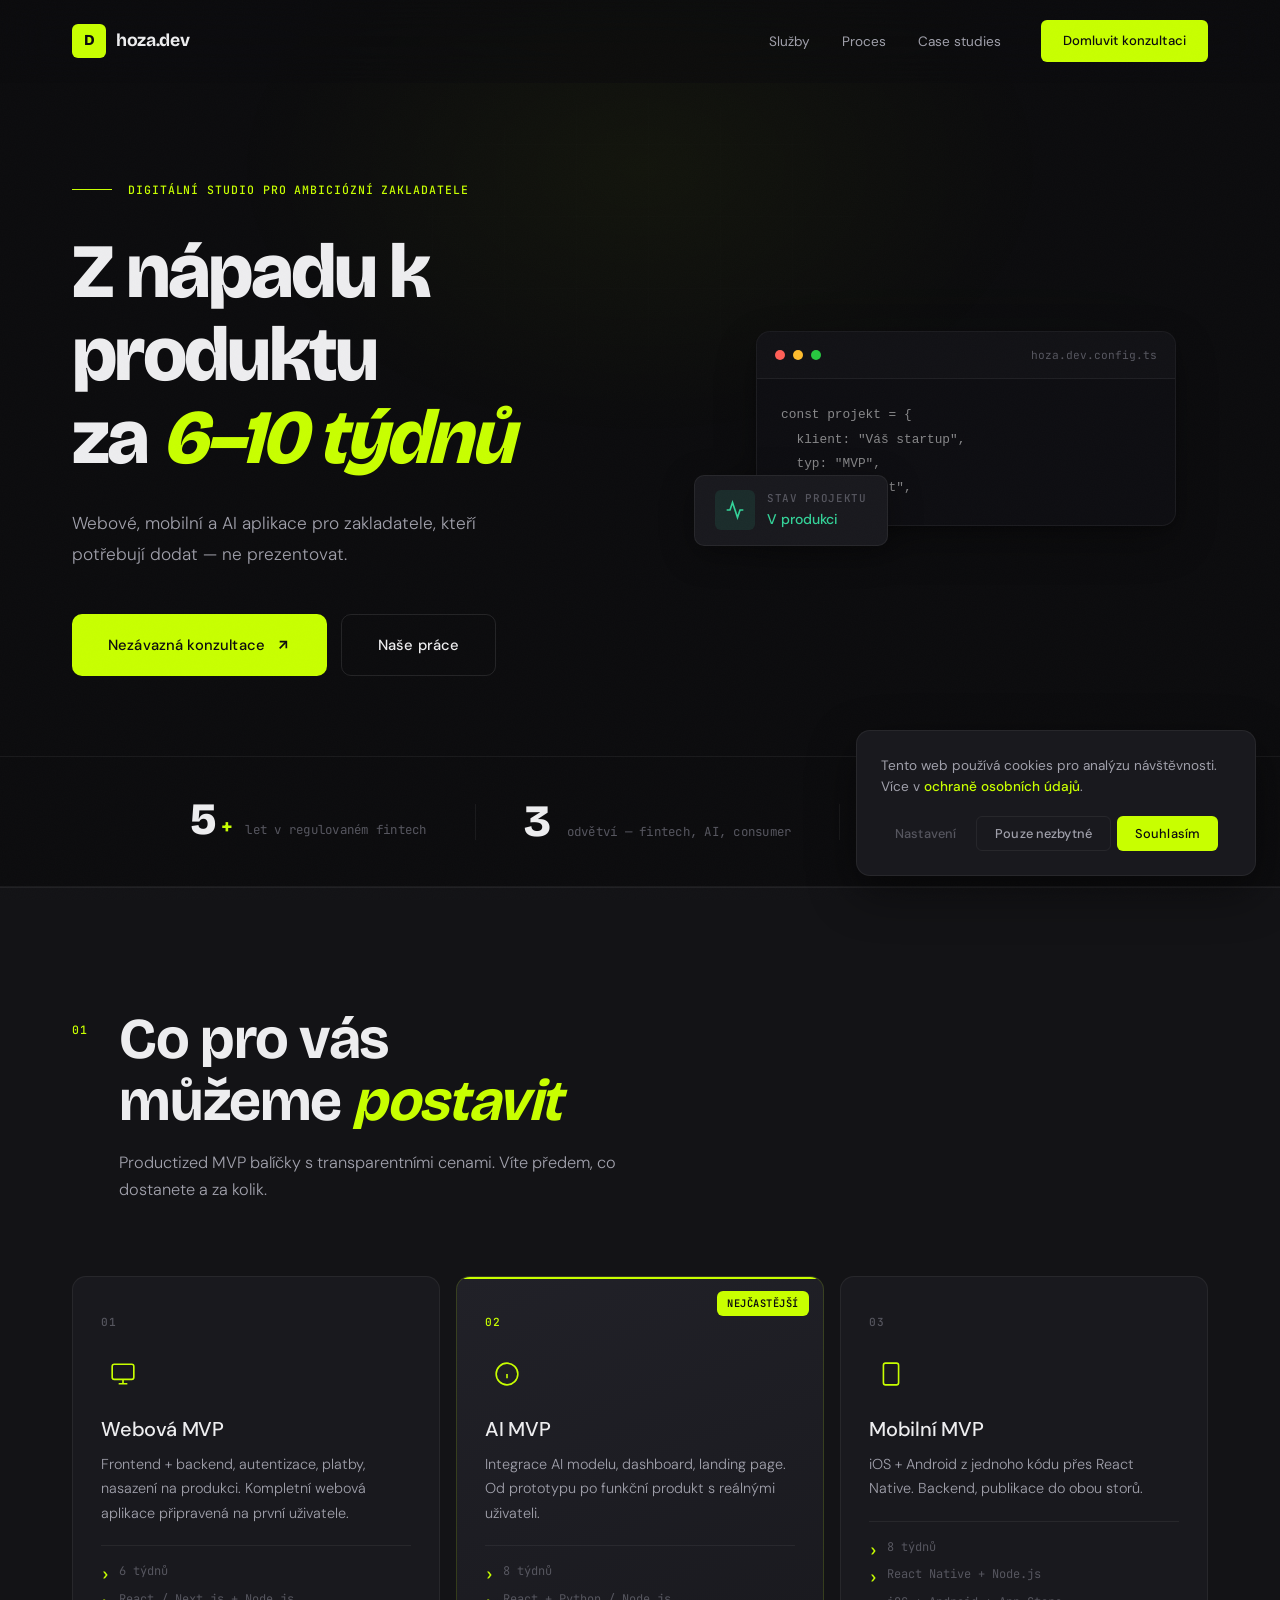
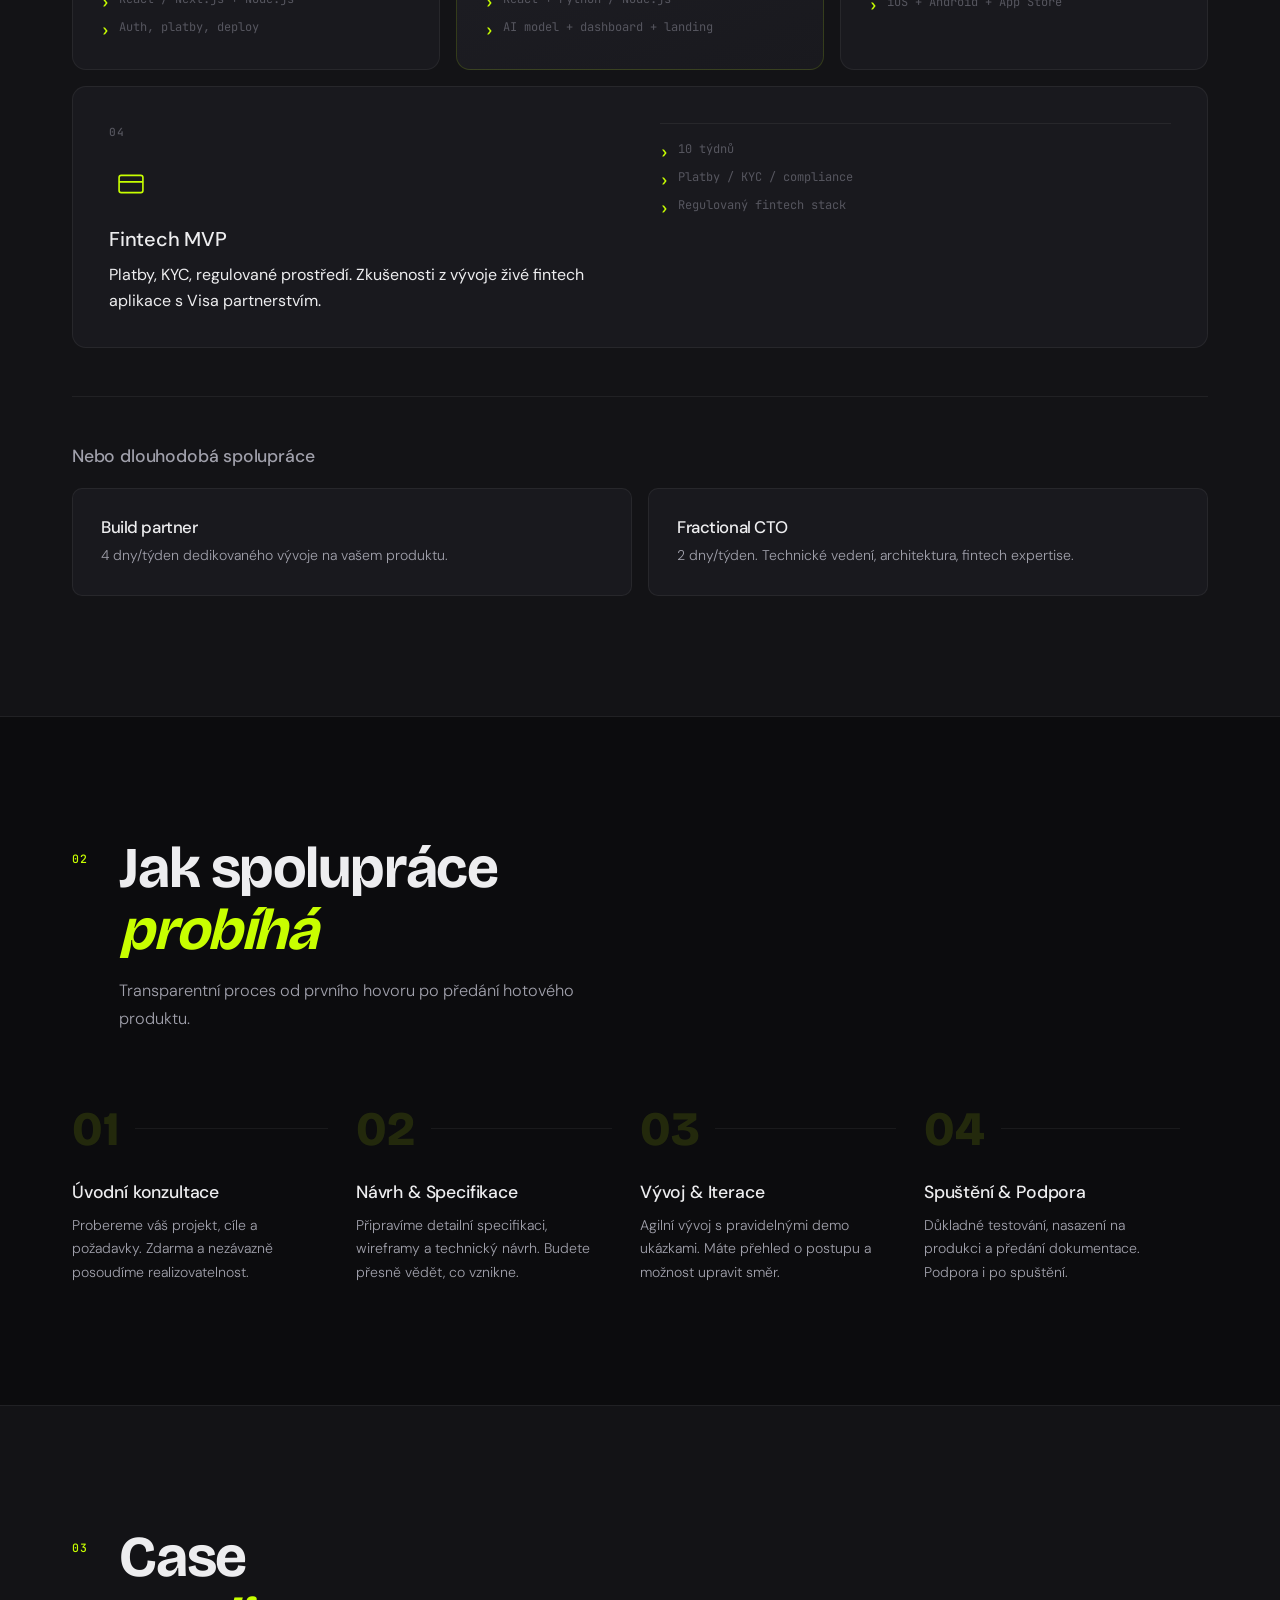
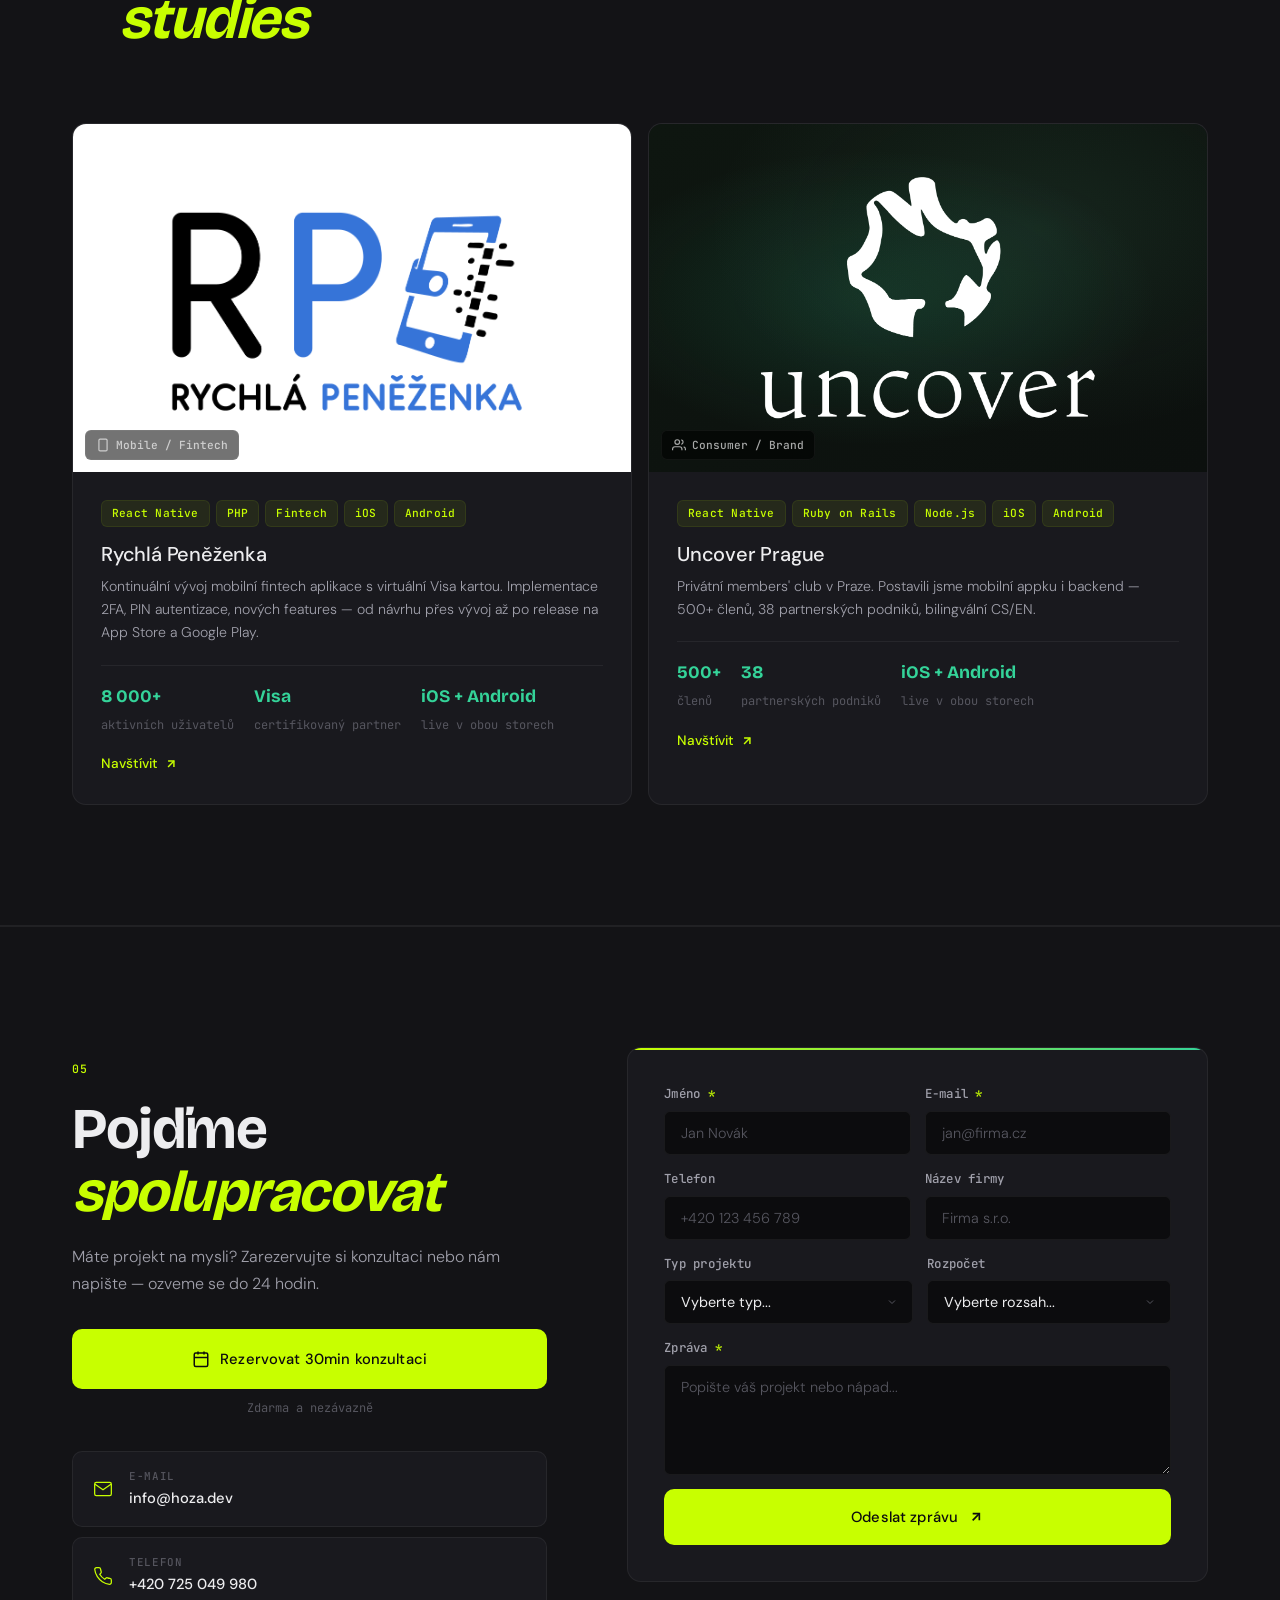
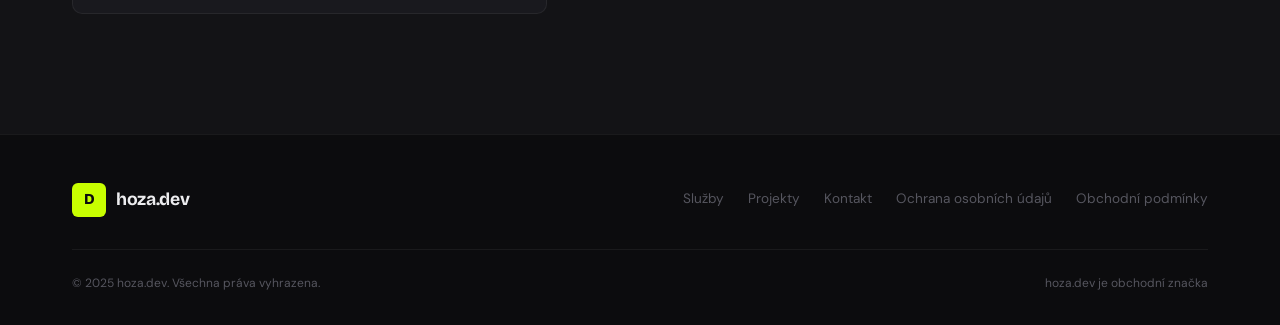
==== commit 80b1f750: "feat: case studies" ====
--- a/index.html
+++ b/index.html
@@ -3,33 +3,33 @@
 <head>
     <meta charset="UTF-8">
     <meta name="viewport" content="width=device-width, initial-scale=1.0">
-    <title>Devnex | MVP pro zakladatele — Fintech, AI, Consumer</title>
-    <meta name="description" content="Stavíme MVP pro zakladatele. Fintech, AI, consumer — tři live produkty v produkci. Devnex, Praha.">
-
-    <!-- DEVNEX:TODO — nahradit canonical URL před spuštěním -->
-    <link rel="canonical" href="https://devnex.cz">
+    <title>hoza.dev | MVP pro zakladatele — Fintech, AI, Consumer</title>
+    <meta name="description" content="Stavíme MVP pro zakladatele. Fintech, AI, consumer — tři live produkty v produkci. hoza.dev, Praha.">
+
+    <!-- HOZA.DEV:TODO — nahradit canonical URL před spuštěním -->
+    <link rel="canonical" href="https://hoza.dev">
 
     <!-- Open Graph -->
     <meta property="og:type" content="website">
     <meta property="og:locale" content="cs_CZ">
-    <meta property="og:site_name" content="Devnex">
-    <meta property="og:title" content="Devnex — Stavíme MVP pro zakladatele. Fintech, AI, consumer.">
-    <meta property="og:description" content="Stavíme MVP pro zakladatele. Fintech, AI, consumer — tři live produkty v produkci. Devnex, Praha.">
-    <!-- DEVNEX:TODO — vytvořit og-image.png (1200×630) a nahrát do rootu -->
-    <meta property="og:image" content="https://devnex.cz/og-image.png">
-    <meta property="og:url" content="https://devnex.cz">
+    <meta property="og:site_name" content="hoza.dev">
+    <meta property="og:title" content="hoza.dev — Stavíme MVP pro zakladatele. Fintech, AI, consumer.">
+    <meta property="og:description" content="Stavíme MVP pro zakladatele. Fintech, AI, consumer — tři live produkty v produkci. hoza.dev, Praha.">
+    <!-- HOZA.DEV:TODO — vytvořit og-image.png (1200×630) a nahrát do rootu -->
+    <meta property="og:image" content="https://hoza.dev/og-image.png">
+    <meta property="og:url" content="https://hoza.dev">
 
     <!-- Twitter Card -->
     <meta name="twitter:card" content="summary_large_image">
-    <meta name="twitter:title" content="Devnex — Stavíme MVP pro zakladatele. Fintech, AI, consumer.">
-    <meta name="twitter:description" content="Stavíme MVP pro zakladatele. Fintech, AI, consumer — tři live produkty v produkci. Devnex, Praha.">
-    <!-- DEVNEX:TODO — vytvořit og-image.png (1200×630) a nahrát do rootu -->
-    <meta name="twitter:image" content="https://devnex.cz/og-image.png">
-
-    <!-- DEVNEX:TODO — vytvořit a nahrát favicon soubory -->
-    <link rel="icon" href="/favicon.ico" sizes="any">
-    <link rel="icon" href="/favicon.svg" type="image/svg+xml">
-    <link rel="apple-touch-icon" href="/apple-touch-icon.png">
+    <meta name="twitter:title" content="hoza.dev — Stavíme MVP pro zakladatele. Fintech, AI, consumer.">
+    <meta name="twitter:description" content="Stavíme MVP pro zakladatele. Fintech, AI, consumer — tři live produkty v produkci. hoza.dev, Praha.">
+    <!-- HOZA.DEV:TODO — vytvořit og-image.png (1200×630) a nahrát do rootu -->
+    <meta name="twitter:image" content="https://hoza.dev/og-image.png">
+
+    <!-- HOZA.DEV:TODO — vytvořit a nahrát favicon soubory -->
+    <link rel="icon" href="favicon.svg" type="image/svg+xml">
+    <link rel="icon" href="favicon.ico" sizes="any">
+    <link rel="apple-touch-icon" href="favicon.svg">
 
     <!-- Fonts -->
     <link rel="preconnect" href="https://fonts.googleapis.com">
@@ -44,14 +44,14 @@
     {
         "@context": "https://schema.org",
         "@type": "ProfessionalService",
-        "name": "Devnex",
+        "name": "hoza.dev",
         "description": "Digitální studio — stavíme MVP pro zakladatele. Fintech, AI, consumer aplikace.",
-        "url": "https://devnex.cz",
-        "email": "info@devnex.cz",
+        "url": "https://hoza.dev",
+        "email": "info@hoza.dev",
         "areaServed": ["Czechia", "EU", "UK"],
         "serviceType": ["MVP Development", "Fintech Development", "AI Development", "Mobile Development"],
         "sameAs": [
-            "<!-- DEVNEX:TODO — doplnit LinkedIn URL -->"
+            "<!-- HOZA.DEV:TODO — doplnit LinkedIn URL -->"
         ],
         "address": {
             "@type": "PostalAddress",
@@ -60,14 +60,14 @@
         },
         "founder": {
             "@type": "Person",
-            "name": "<!-- DEVNEX:TODO — doplnit jméno -->"
+            "name": "<!-- HOZA.DEV:TODO — doplnit jméno -->"
         }
     }
     </script>
 
-    <!-- DEVNEX:TODO — aktivovat Plausible po nastavení domény a cookie souhlasu -->
+    <!-- HOZA.DEV:TODO — aktivovat Plausible po nastavení domény a cookie souhlasu -->
     <!--
-    <script defer data-domain="devnex.cz" src="https://plausible.io/js/script.js"></script>
+    <script defer data-domain="hoza.dev" src="https://plausible.io/js/script.js"></script>
     -->
 </head>
 <body>
@@ -83,7 +83,7 @@
         <div class="nav-container">
             <a href="#" class="logo">
                 <span class="logo-mark">D</span>
-                <span class="logo-text">Devnex</span>
+                <span class="logo-text">hoza.dev</span>
             </a>
             <button class="mobile-menu-btn" aria-label="Otevřít menu" aria-expanded="false" aria-controls="nav-right">
                 <span></span>
@@ -144,7 +144,7 @@
                             <span class="terminal-dot"></span>
                             <span class="terminal-dot"></span>
                             <span class="terminal-dot"></span>
-                            <span class="terminal-title">devnex.config.ts</span>
+                            <span class="terminal-title">hoza.dev.config.ts</span>
                         </div>
                         <pre class="terminal-code"><code><span class="syn-key">const</span> <span class="syn-var">projekt</span> = {
   <span class="syn-prop">klient</span>: <span class="syn-str">"Váš startup"</span>,
@@ -166,7 +166,7 @@
             </div>
         </div>
 
-        <!-- DEVNEX:EDIT — stats bar: odkomentuj / zakomentuj celý blok podle potřeby -->
+        <!-- HOZA.DEV:EDIT — stats bar: odkomentuj / zakomentuj celý blok podle potřeby -->
         <div class="hero-stats-bar">
             <div class="container">
                 <div class="stats-row">
@@ -358,12 +358,13 @@
                 </div>
             </div>
 
-            <!-- DEVNEX:SECTION-PROJECTS — duplikuj tento blok pro nový projekt -->
+            <!-- HOZA.DEV:SECTION-PROJECTS — duplikuj tento blok pro nový projekt -->
             <div class="projects-grid projects-grid--hero">
 
-                <!-- Hero project: Rychlá Peněženka -->
-                <article class="project-card project-card--hero">
-                    <div class="project-image project-image--fintech">
+                <!-- Rychlá Peněženka -->
+                <article class="project-card">
+                    <div class="project-image project-image--fintech" style="background: #fff; display:flex; align-items:center; justify-content:center;">
+                        <img src="assets/rp-logo.png" alt="Rychlá Peněženka" style="width: 70%; object-fit: contain;">
                         <div class="project-type-badge">
                             <svg width="14" height="14" viewBox="0 0 24 24" fill="none" stroke="currentColor" stroke-width="2" aria-hidden="true"><rect x="5" y="2" width="14" height="20" rx="2"/><line x1="12" y1="18" x2="12.01" y2="18"/></svg>
                             Mobile / Fintech
@@ -372,69 +373,38 @@
                     <div class="project-body">
                         <div class="project-tags">
                             <span>React Native</span>
+                            <span>PHP</span>
                             <span>Fintech</span>
                             <span>iOS</span>
                             <span>Android</span>
                         </div>
                         <h3>Rychlá Peněženka</h3>
-                        <p>Česká debetní karta s cashbackem. Visa partnerství, integrace Vodafone / T-Mobile / O2. Mobilní aplikace pro iOS i Android v React Native.</p>
+                        <p>Kontinuální vývoj mobilní fintech aplikace s virtuální Visa kartou. Implementace 2FA, PIN autentizace, nových features — od návrhu přes vývoj až po release na App Store a Google Play.</p>
                         <div class="project-metrics">
                             <div class="metric">
-                                <strong>Live</strong>
-                                <span>App Store + Google Play</span>
+                                <strong>8 000+</strong>
+                                <span>aktivních uživatelů</span>
                             </div>
                             <div class="metric">
                                 <strong>Visa</strong>
-                                <span>partnerská platforma</span>
+                                <span>certifikovaný partner</span>
                             </div>
                             <div class="metric">
-                                <strong>Produkce</strong>
-                                <span>reální uživatelé, reálné peníze</span>
+                                <strong>iOS + Android</strong>
+                                <span>live v obou storech</span>
                             </div>
                         </div>
                         <a href="https://rychlapenezenka.cz" target="_blank" rel="noopener noreferrer" class="project-link">
-                            Navštívit live
+                            Navštívit
                             <svg width="14" height="14" viewBox="0 0 24 24" fill="none" stroke="currentColor" stroke-width="2.5" aria-hidden="true"><path d="M7 17L17 7"/><path d="M7 7h10v10"/></svg>
                         </a>
                     </div>
                 </article>
 
-                <!-- NeuroVision AI -->
-                <article class="project-card">
-                    <div class="project-image project-image--ai">
-                        <div class="project-type-badge">
-                            <svg width="14" height="14" viewBox="0 0 24 24" fill="none" stroke="currentColor" stroke-width="2" aria-hidden="true"><polygon points="12 2 2 7 12 12 22 7 12 2"/><polyline points="2 17 12 22 22 17"/><polyline points="2 12 12 17 22 12"/></svg>
-                            AI / SaaS
-                        </div>
-                    </div>
-                    <div class="project-body">
-                        <div class="project-tags">
-                            <span>React</span>
-                            <span>Node.js</span>
-                            <span>AI/ML</span>
-                        </div>
-                        <h3>NeuroVision AI</h3>
-                        <p>AI platforma predikující vizuální pozornost a perceptuální dopad pro designové týmy. MVP dodané end-to-end.</p>
-                        <div class="project-metrics">
-                            <div class="metric">
-                                <strong>MVP shipped</strong>
-                                <span>web app + AI modely</span>
-                            </div>
-                            <div class="metric">
-                                <strong>Fundraising</strong>
-                                <span>probíhá první kolo</span>
-                            </div>
-                        </div>
-                        <a href="https://neurovision-ai.com" target="_blank" rel="noopener noreferrer" class="project-link">
-                            Navštívit live
-                            <svg width="14" height="14" viewBox="0 0 24 24" fill="none" stroke="currentColor" stroke-width="2.5" aria-hidden="true"><path d="M7 17L17 7"/><path d="M7 7h10v10"/></svg>
-                        </a>
-                    </div>
-                </article>
-
                 <!-- Uncover Prague -->
                 <article class="project-card">
-                    <div class="project-image project-image--consumer">
+                    <div class="project-image project-image--consumer" style="display:flex; align-items:center; justify-content:center;">
+                        <img src="assets/uncover-logo.png" alt="Uncover Prague" style="width: 60%; object-fit: contain;">
                         <div class="project-type-badge">
                             <svg width="14" height="14" viewBox="0 0 24 24" fill="none" stroke="currentColor" stroke-width="2" aria-hidden="true"><path d="M17 21v-2a4 4 0 0 0-4-4H5a4 4 0 0 0-4 4v2"/><circle cx="9" cy="7" r="4"/><path d="M23 21v-2a4 4 0 0 0-3-3.87"/><path d="M16 3.13a4 4 0 0 1 0 7.75"/></svg>
                             Consumer / Brand
@@ -442,24 +412,30 @@
                     </div>
                     <div class="project-body">
                         <div class="project-tags">
-                            <span>React</span>
-                            <span>Bilingual</span>
-                            <span>Brand</span>
+                            <span>React Native</span>
+                            <span>Ruby on Rails</span>
+                            <span>Node.js</span>
+                            <span>iOS</span>
+                            <span>Android</span>
                         </div>
                         <h3>Uncover Prague</h3>
-                        <p>Privátní members' club v Praze. Bilingvální CS/EN web, brand-led design, 500+ členů, 52 dinnerů ročně, 38 partnerských podniků.</p>
+                        <p>Privátní members' club v Praze. Postavili jsme mobilní appku i backend — 500+ členů, 38 partnerských podniků, bilingvální CS/EN.</p>
                         <div class="project-metrics">
                             <div class="metric">
                                 <strong>500+</strong>
                                 <span>členů</span>
                             </div>
                             <div class="metric">
-                                <strong>CS/EN</strong>
-                                <span>bilingvální</span>
+                                <strong>38</strong>
+                                <span>partnerských podniků</span>
+                            </div>
+                            <div class="metric">
+                                <strong>iOS + Android</strong>
+                                <span>live v obou storech</span>
                             </div>
                         </div>
                         <a href="https://uncover.cz" target="_blank" rel="noopener noreferrer" class="project-link">
-                            Navštívit live
+                            Navštívit
                             <svg width="14" height="14" viewBox="0 0 24 24" fill="none" stroke="currentColor" stroke-width="2.5" aria-hidden="true"><path d="M7 17L17 7"/><path d="M7 7h10v10"/></svg>
                         </a>
                     </div>
@@ -479,44 +455,30 @@
                 </div>
             </div>
             <div class="testimonials-grid">
-                <!-- DEVNEX:TODO — nahradit placeholder reálným testimonialem od zakladatele Rychlá Peněženka -->
+                <!-- HOZA.DEV:TODO — nahradit placeholder reálným testimonialem od zakladatele Rychlá Peněženka -->
                 <blockquote class="testimonial">
                     <div class="testimonial-content">
-                        <p>"<!-- DEVNEX:EDIT — vložit reálný citát od zakladatele Rychlé Peněženky -->"</p>
+                        <p>"<!-- HOZA.DEV:EDIT — vložit reálný citát od zakladatele Rychlé Peněženky -->"</p>
                     </div>
                     <footer class="testimonial-footer">
-                        <div class="testimonial-avatar"><!-- DEVNEX:EDIT — iniciály --></div>
+                        <div class="testimonial-avatar"><!-- HOZA.DEV:EDIT — iniciály --></div>
                         <div>
-                            <cite><!-- DEVNEX:EDIT — jméno --></cite>
-                            <span><!-- DEVNEX:EDIT — pozice, firma --></span>
+                            <cite><!-- HOZA.DEV:EDIT — jméno --></cite>
+                            <span><!-- HOZA.DEV:EDIT — pozice, firma --></span>
                         </div>
                     </footer>
                 </blockquote>
 
-                <!-- DEVNEX:TODO — nahradit placeholder reálným testimonialem od zakladatele NeuroVision -->
-                <blockquote class="testimonial testimonial--accent">
-                    <div class="testimonial-content">
-                        <p>"<!-- DEVNEX:EDIT — vložit reálný citát od zakladatele NeuroVision -->"</p>
-                    </div>
-                    <footer class="testimonial-footer">
-                        <div class="testimonial-avatar"><!-- DEVNEX:EDIT — iniciály --></div>
-                        <div>
-                            <cite><!-- DEVNEX:EDIT — jméno --></cite>
-                            <span><!-- DEVNEX:EDIT — pozice, firma --></span>
-                        </div>
-                    </footer>
-                </blockquote>
-
-                <!-- DEVNEX:TODO — nahradit placeholder reálným testimonialem od Uncover Prague -->
+                <!-- HOZA.DEV:TODO — nahradit placeholder reálným testimonialem od Uncover Prague -->
                 <blockquote class="testimonial">
                     <div class="testimonial-content">
-                        <p>"<!-- DEVNEX:EDIT — vložit reálný citát od zakladatele Uncover Prague -->"</p>
+                        <p>"<!-- HOZA.DEV:EDIT — vložit reálný citát od zakladatele Uncover Prague -->"</p>
                     </div>
                     <footer class="testimonial-footer">
-                        <div class="testimonial-avatar"><!-- DEVNEX:EDIT — iniciály --></div>
+                        <div class="testimonial-avatar"><!-- HOZA.DEV:EDIT — iniciály --></div>
                         <div>
-                            <cite><!-- DEVNEX:EDIT — jméno --></cite>
-                            <span><!-- DEVNEX:EDIT — pozice, firma --></span>
+                            <cite><!-- HOZA.DEV:EDIT — jméno --></cite>
+                            <span><!-- HOZA.DEV:EDIT — pozice, firma --></span>
                         </div>
                     </footer>
                 </blockquote>
@@ -535,7 +497,7 @@
 
                     <!-- Calendly CTA — primary -->
                     <div class="calendly-cta">
-                        <!-- DEVNEX:TODO — nahradit # skutečným Calendly odkazem -->
+                        <!-- HOZA.DEV:TODO — nahradit # skutečným Calendly odkazem -->
                         <a href="#" class="btn btn-primary btn-lg btn-full calendly-btn" target="_blank" rel="noopener noreferrer">
                             <svg width="18" height="18" viewBox="0 0 24 24" fill="none" stroke="currentColor" stroke-width="2" aria-hidden="true"><rect x="3" y="4" width="18" height="18" rx="2" ry="2"/><line x1="16" y1="2" x2="16" y2="6"/><line x1="8" y1="2" x2="8" y2="6"/><line x1="3" y1="10" x2="21" y2="10"/></svg>
                             <span>Rezervovat 30min konzultaci</span>
@@ -544,31 +506,31 @@
                     </div>
 
                     <div class="contact-details">
-                        <a href="mailto:info@devnex.cz" class="contact-link">
+                        <a href="mailto:info@hoza.dev" class="contact-link">
                             <svg viewBox="0 0 24 24" fill="none" stroke="currentColor" stroke-width="1.5" aria-hidden="true"><path d="M4 4h16c1.1 0 2 .9 2 2v12c0 1.1-.9 2-2 2H4c-1.1 0-2-.9-2-2V6c0-1.1.9-2 2-2z"/><polyline points="22,6 12,13 2,6"/></svg>
                             <div>
                                 <span class="contact-link-label">E-mail</span>
-                                <span class="contact-link-value">info@devnex.cz</span>
+                                <span class="contact-link-value">info@hoza.dev</span>
                             </div>
                         </a>
-                        <!-- DEVNEX:TODO — nahradit telefonní číslo skutečným před spuštěním -->
+                        <!-- HOZA.DEV:TODO — nahradit telefonní číslo skutečným před spuštěním -->
                         <a href="tel:+420000000000" class="contact-link">
                             <svg viewBox="0 0 24 24" fill="none" stroke="currentColor" stroke-width="1.5" aria-hidden="true"><path d="M22 16.92v3a2 2 0 0 1-2.18 2 19.79 19.79 0 0 1-8.63-3.07 19.5 19.5 0 0 1-6-6 19.79 19.79 0 0 1-3.07-8.67A2 2 0 0 1 4.11 2h3a2 2 0 0 1 2 1.72 12.84 12.84 0 0 0 .7 2.81 2 2 0 0 1-.45 2.11L8.09 9.91a16 16 0 0 0 6 6l1.27-1.27a2 2 0 0 1 2.11-.45 12.84 12.84 0 0 0 2.81.7A2 2 0 0 1 22 16.92z"/></svg>
                             <div>
                                 <span class="contact-link-label">Telefon</span>
-                                <!-- DEVNEX:EDIT — replace before launch -->
-                                <span class="contact-link-value">+420 XXX XXX XXX</span>
+                                <!-- HOZA.DEV:EDIT — replace before launch -->
+                                <span class="contact-link-value">+420 725 049 980</span>
                             </div>
                         </a>
                     </div>
                 </div>
 
-                <!-- DEVNEX:TODO — nastavit Web3Forms API klíč (access_key) -->
+                <!-- HOZA.DEV:TODO — nastavit Web3Forms API klíč (access_key) -->
                 <form class="contact-form" action="https://api.web3forms.com/submit" method="POST" novalidate>
-                    <!-- DEVNEX:EDIT — nahradit YOUR_ACCESS_KEY skutečným Web3Forms API klíčem -->
+                    <!-- HOZA.DEV:EDIT — nahradit YOUR_ACCESS_KEY skutečným Web3Forms API klíčem -->
                     <input type="hidden" name="access_key" value="YOUR_ACCESS_KEY">
-                    <input type="hidden" name="subject" value="Nová poptávka z devnex.cz">
-                    <input type="hidden" name="from_name" value="Devnex Web">
+                    <input type="hidden" name="subject" value="Nová poptávka z hoza.dev">
+                    <input type="hidden" name="from_name" value="hoza.dev Web">
                     <!-- Honeypot -->
                     <input type="checkbox" name="botcheck" class="hidden" style="display:none" tabindex="-1" autocomplete="off">
 
@@ -621,7 +583,6 @@
                         <label for="message">Zpráva <span class="required" aria-hidden="true">*</span></label>
                         <textarea id="message" name="message" rows="4" required aria-required="true" placeholder="Popište váš projekt nebo nápad..."></textarea>
                     </div>
-                    <p class="form-note">Nebo raději <a href="#" class="calendly-inline-link">zarezervujte konzultaci</a> — je to rychlejší.</p>
                     <button type="submit" class="btn btn-primary btn-lg btn-full">
                         <span>Odeslat zprávu</span>
                         <svg width="16" height="16" viewBox="0 0 24 24" fill="none" stroke="currentColor" stroke-width="2.5" aria-hidden="true"><path d="M7 17L17 7"/><path d="M7 7h10v10"/></svg>
@@ -639,7 +600,7 @@
             <div class="footer-top">
                 <a href="#" class="logo">
                     <span class="logo-mark">D</span>
-                    <span class="logo-text">Devnex</span>
+                    <span class="logo-text">hoza.dev</span>
                 </a>
                 <nav class="footer-nav" aria-label="Patička">
                     <a href="#sluzby">Služby</a>
@@ -650,9 +611,9 @@
                 </nav>
             </div>
             <div class="footer-bottom">
-                <p>&copy; 2025 Devnex. Všechna práva vyhrazena.</p>
-                <!-- DEVNEX:TODO — doplnit IČO a právní formu před spuštěním -->
-                <p>Devnex je obchodní značka <!-- DEVNEX:EDIT — vložit název právnické osoby (IČO nebo s.r.o.) --></p>
+                <p>&copy; 2025 hoza.dev. Všechna práva vyhrazena.</p>
+                <!-- HOZA.DEV:TODO — doplnit IČO a právní formu před spuštěním -->
+                <p>hoza.dev je obchodní značka <!-- HOZA.DEV:EDIT — vložit název právnické osoby (IČO nebo s.r.o.) --></p>
             </div>
         </div>
     </footer>
--- a/styles.css
+++ b/styles.css
@@ -1,5 +1,5 @@
 /* ============================================
-   DEVNEX — Precision Dark / Acid Tech
+   HOZA.DEV — Precision Dark / Acid Tech
    ============================================ */
 
 /* --- Design Tokens --- */
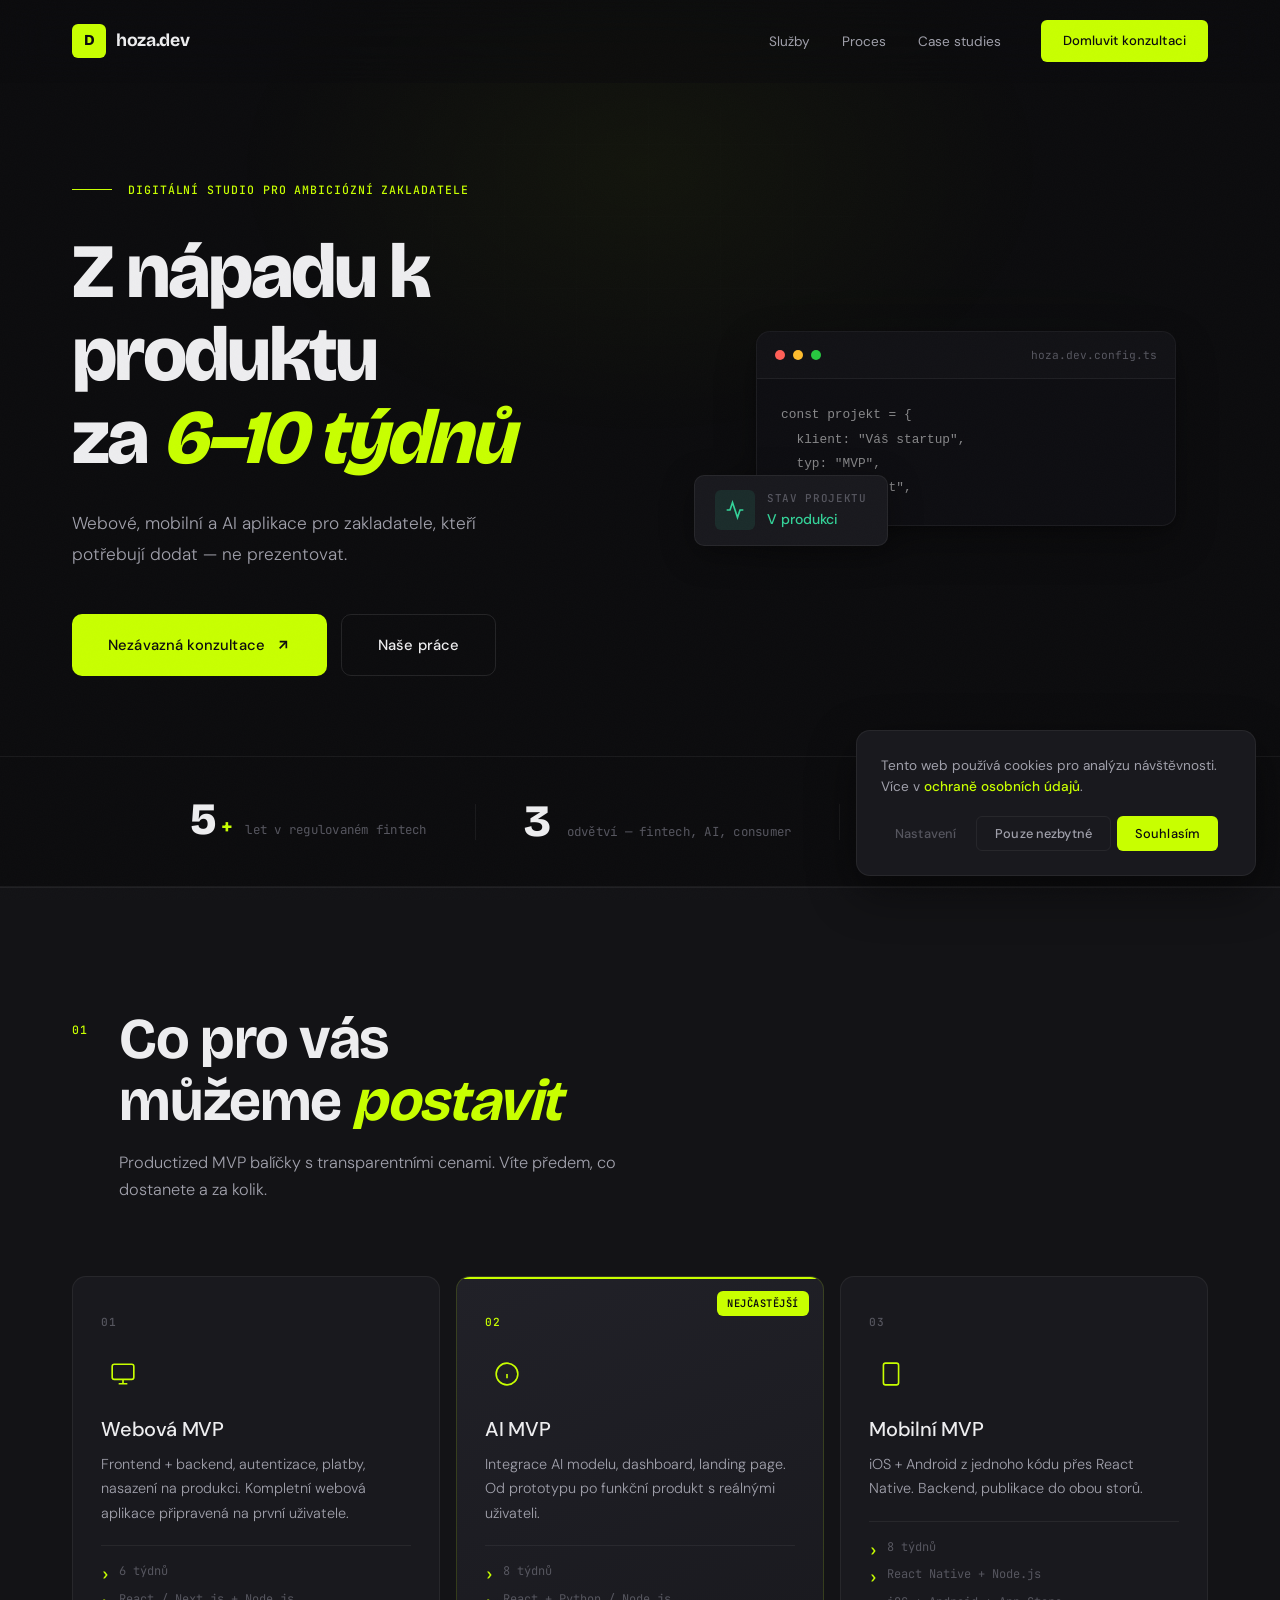
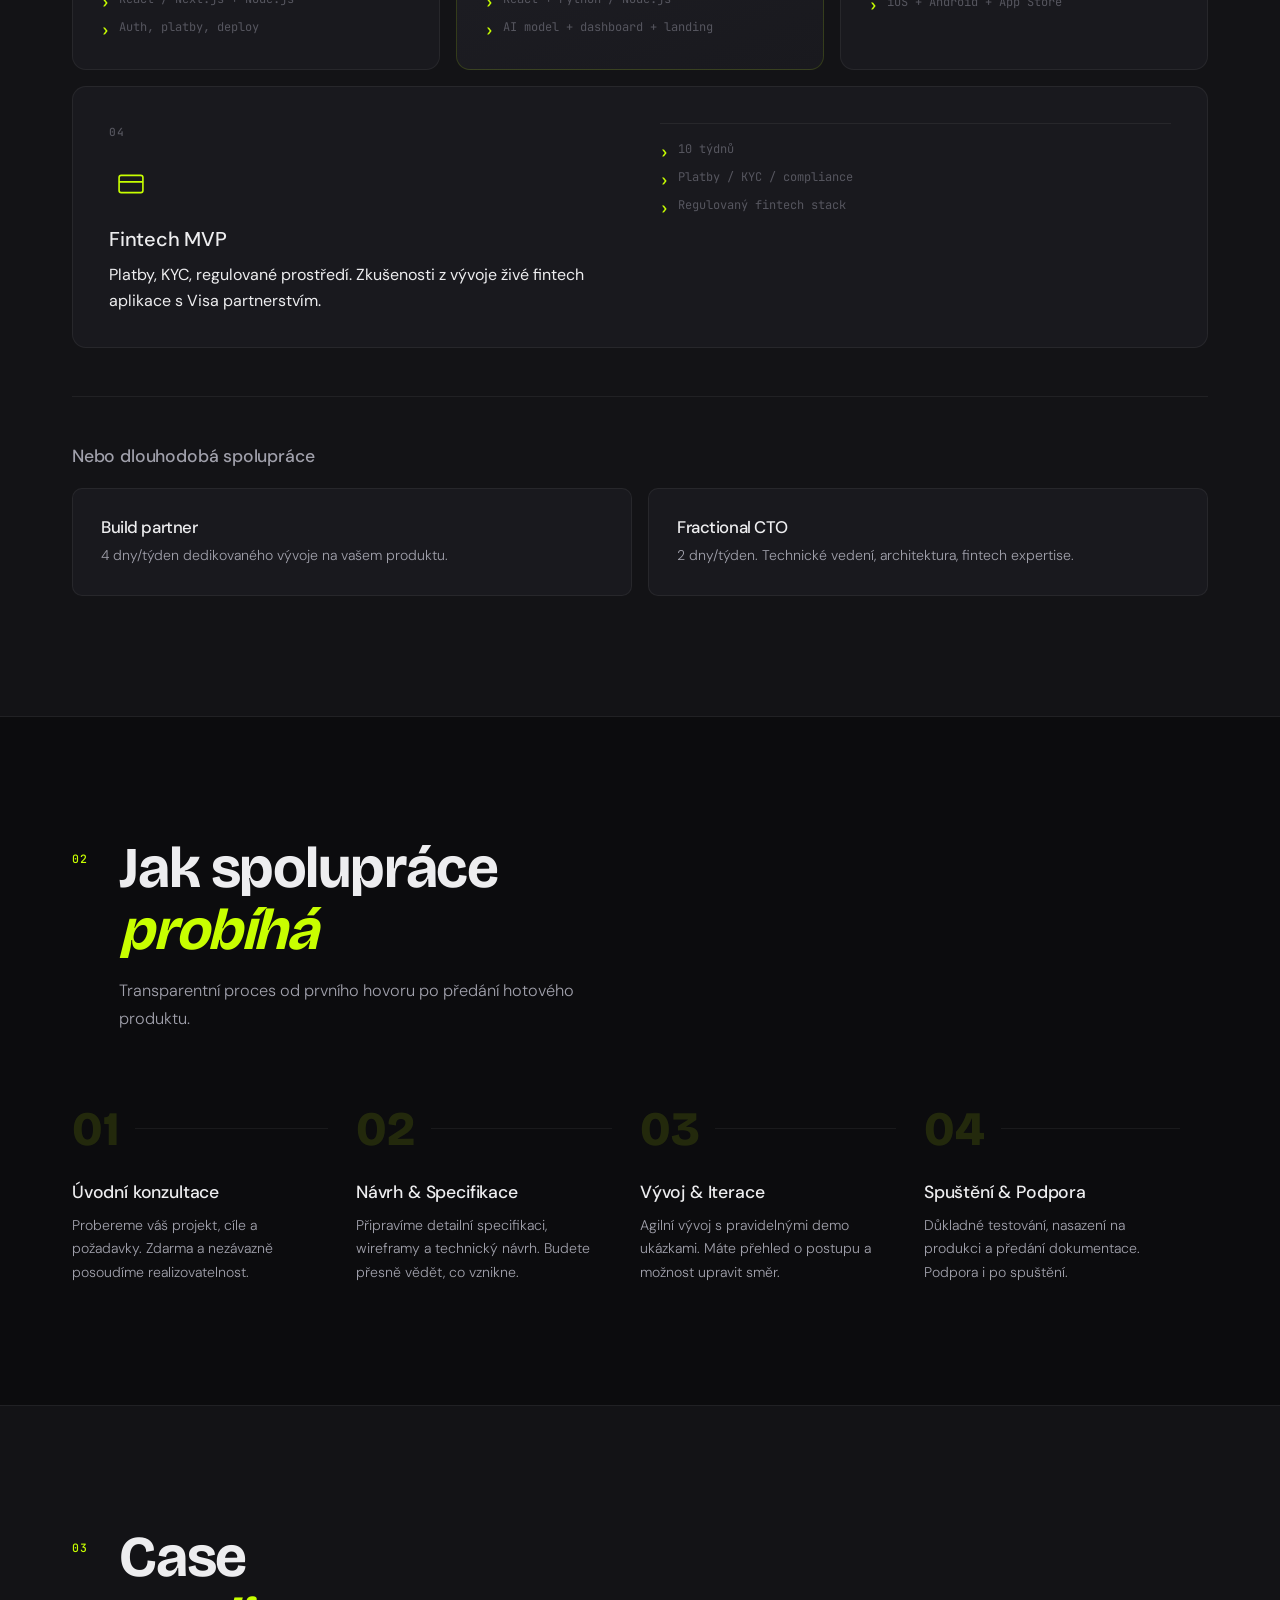
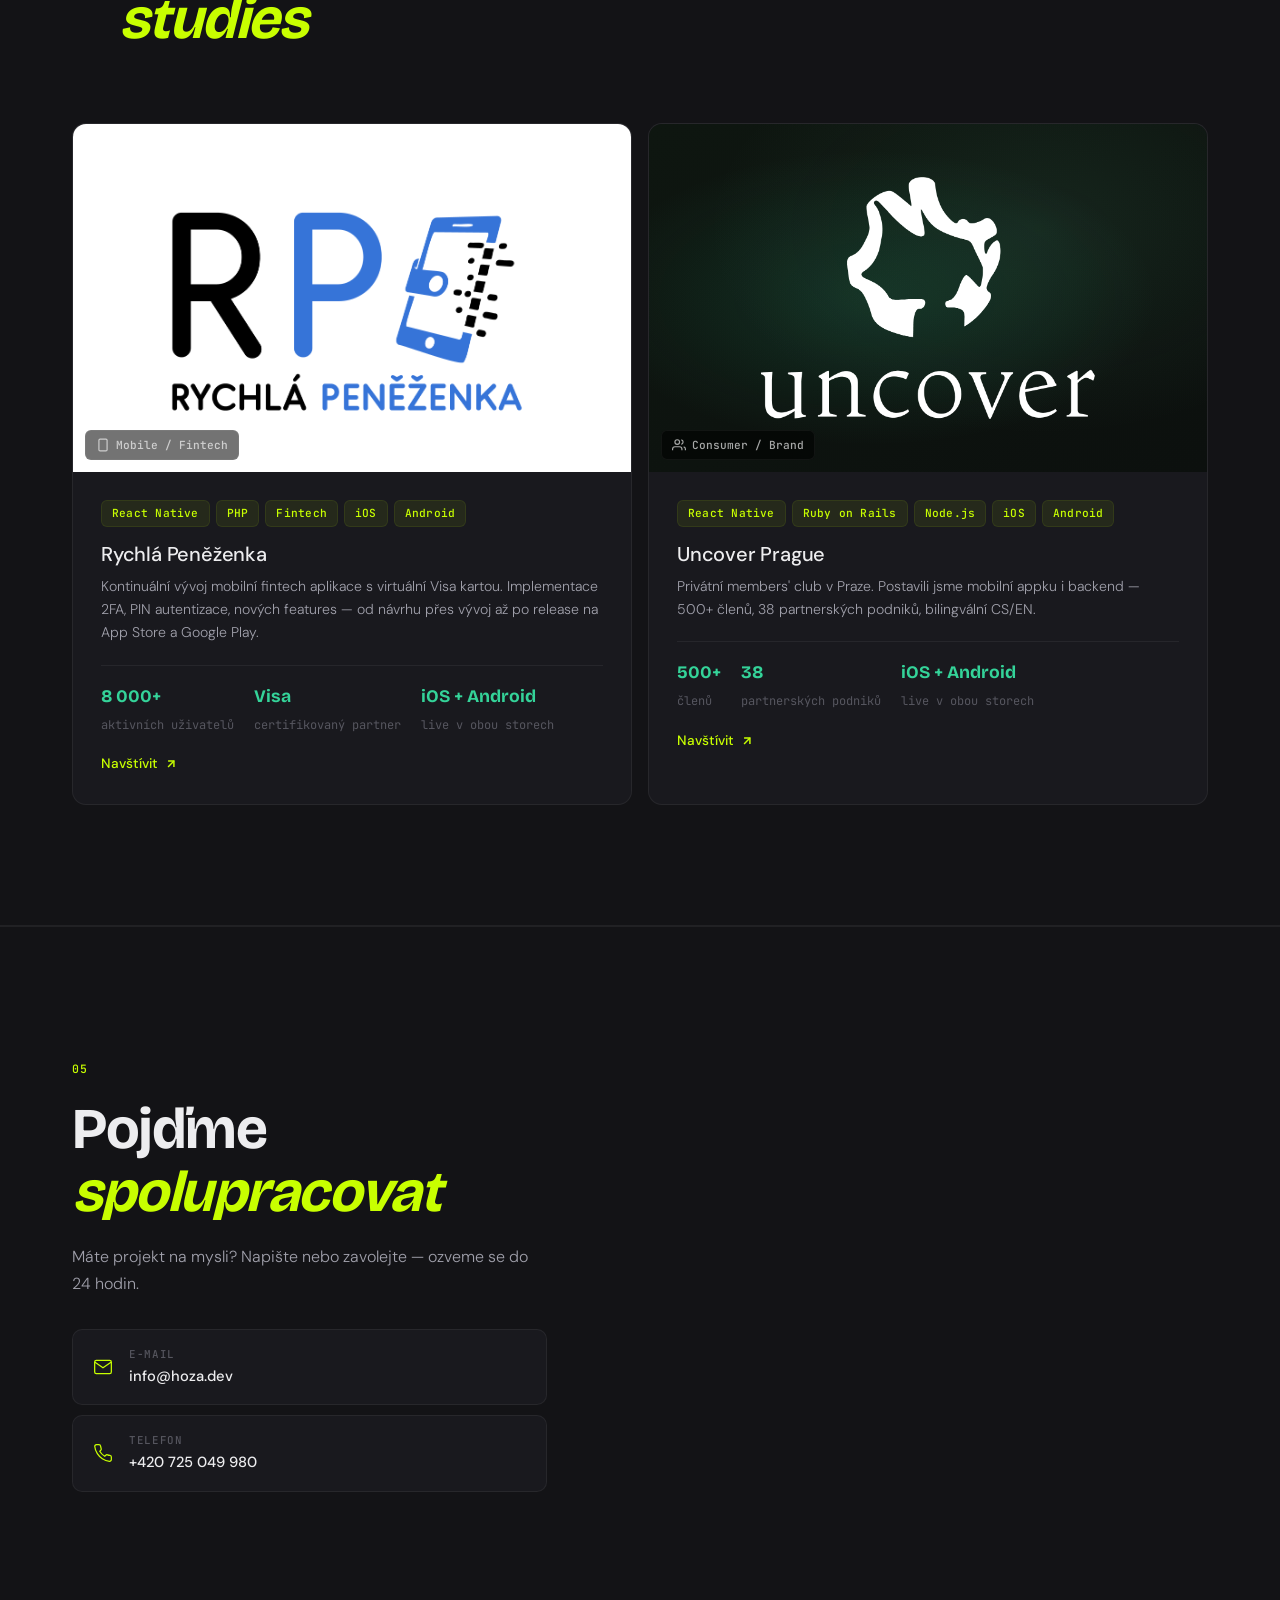
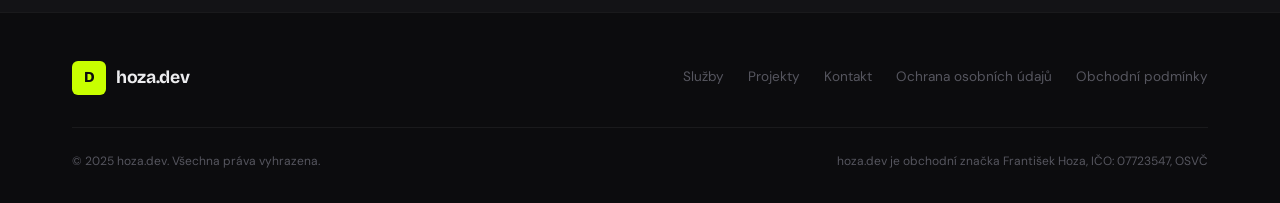
==== commit 966a0041: "feat: add ons" ====
--- a/index.html
+++ b/index.html
@@ -60,7 +60,7 @@
         },
         "founder": {
             "@type": "Person",
-            "name": "<!-- HOZA.DEV:TODO — doplnit jméno -->"
+            "name": "František Hoza"
         }
     }
     </script>
@@ -493,17 +493,7 @@
                 <div class="contact-info">
                     <span class="section-number">05</span>
                     <h2>Pojďme<br><em>spolupracovat</em></h2>
-                    <p>Máte projekt na mysli? Zarezervujte si konzultaci nebo nám napište — ozveme se do 24 hodin.</p>
-
-                    <!-- Calendly CTA — primary -->
-                    <div class="calendly-cta">
-                        <!-- HOZA.DEV:TODO — nahradit # skutečným Calendly odkazem -->
-                        <a href="#" class="btn btn-primary btn-lg btn-full calendly-btn" target="_blank" rel="noopener noreferrer">
-                            <svg width="18" height="18" viewBox="0 0 24 24" fill="none" stroke="currentColor" stroke-width="2" aria-hidden="true"><rect x="3" y="4" width="18" height="18" rx="2" ry="2"/><line x1="16" y1="2" x2="16" y2="6"/><line x1="8" y1="2" x2="8" y2="6"/><line x1="3" y1="10" x2="21" y2="10"/></svg>
-                            <span>Rezervovat 30min konzultaci</span>
-                        </a>
-                        <span class="calendly-note">Zdarma a nezávazně</span>
-                    </div>
+                    <p>Máte projekt na mysli? Napište nebo zavolejte — ozveme se do 24 hodin.</p>
 
                     <div class="contact-details">
                         <a href="mailto:info@hoza.dev" class="contact-link">
@@ -513,25 +503,21 @@
                                 <span class="contact-link-value">info@hoza.dev</span>
                             </div>
                         </a>
-                        <!-- HOZA.DEV:TODO — nahradit telefonní číslo skutečným před spuštěním -->
-                        <a href="tel:+420000000000" class="contact-link">
+                        <a href="tel:+420725049980" class="contact-link">
                             <svg viewBox="0 0 24 24" fill="none" stroke="currentColor" stroke-width="1.5" aria-hidden="true"><path d="M22 16.92v3a2 2 0 0 1-2.18 2 19.79 19.79 0 0 1-8.63-3.07 19.5 19.5 0 0 1-6-6 19.79 19.79 0 0 1-3.07-8.67A2 2 0 0 1 4.11 2h3a2 2 0 0 1 2 1.72 12.84 12.84 0 0 0 .7 2.81 2 2 0 0 1-.45 2.11L8.09 9.91a16 16 0 0 0 6 6l1.27-1.27a2 2 0 0 1 2.11-.45 12.84 12.84 0 0 0 2.81.7A2 2 0 0 1 22 16.92z"/></svg>
                             <div>
                                 <span class="contact-link-label">Telefon</span>
-                                <!-- HOZA.DEV:EDIT — replace before launch -->
                                 <span class="contact-link-value">+420 725 049 980</span>
                             </div>
                         </a>
                     </div>
                 </div>
 
-                <!-- HOZA.DEV:TODO — nastavit Web3Forms API klíč (access_key) -->
+                <!-- FORM HIDDEN — aktivovat po nastavení Web3Forms access_key
                 <form class="contact-form" action="https://api.web3forms.com/submit" method="POST" novalidate>
-                    <!-- HOZA.DEV:EDIT — nahradit YOUR_ACCESS_KEY skutečným Web3Forms API klíčem -->
                     <input type="hidden" name="access_key" value="YOUR_ACCESS_KEY">
                     <input type="hidden" name="subject" value="Nová poptávka z hoza.dev">
                     <input type="hidden" name="from_name" value="hoza.dev Web">
-                    <!-- Honeypot -->
                     <input type="checkbox" name="botcheck" class="hidden" style="display:none" tabindex="-1" autocomplete="off">
 
                     <div class="form-row">
@@ -583,11 +569,13 @@
                         <label for="message">Zpráva <span class="required" aria-hidden="true">*</span></label>
                         <textarea id="message" name="message" rows="4" required aria-required="true" placeholder="Popište váš projekt nebo nápad..."></textarea>
                     </div>
+                    <p class="form-consent">Odesláním tohoto formuláře souhlasíte se <a href="ochrana-osobnich-udaju.html">zpracováním osobních údajů</a>.</p>
                     <button type="submit" class="btn btn-primary btn-lg btn-full">
                         <span>Odeslat zprávu</span>
                         <svg width="16" height="16" viewBox="0 0 24 24" fill="none" stroke="currentColor" stroke-width="2.5" aria-hidden="true"><path d="M7 17L17 7"/><path d="M7 7h10v10"/></svg>
                     </button>
                 </form>
+                -->
             </div>
         </div>
     </section>
@@ -612,8 +600,7 @@
             </div>
             <div class="footer-bottom">
                 <p>&copy; 2025 hoza.dev. Všechna práva vyhrazena.</p>
-                <!-- HOZA.DEV:TODO — doplnit IČO a právní formu před spuštěním -->
-                <p>hoza.dev je obchodní značka <!-- HOZA.DEV:EDIT — vložit název právnické osoby (IČO nebo s.r.o.) --></p>
+                <p>hoza.dev je obchodní značka František Hoza, IČO: 07723547, OSVČ</p>
             </div>
         </div>
     </footer>
--- a/styles.css
+++ b/styles.css
@@ -1272,6 +1272,23 @@
 }
 
 .form-field .required { color: var(--accent); }
+
+.form-consent {
+    font-size: 0.72rem;
+    color: var(--text-secondary);
+    opacity: 0.7;
+    margin-bottom: 4px;
+}
+
+.form-consent a {
+    color: var(--accent);
+    text-decoration: underline;
+    text-underline-offset: 2px;
+}
+
+.form-consent a:hover {
+    opacity: 0.8;
+}
 
 .form-field input,
 .form-field textarea,
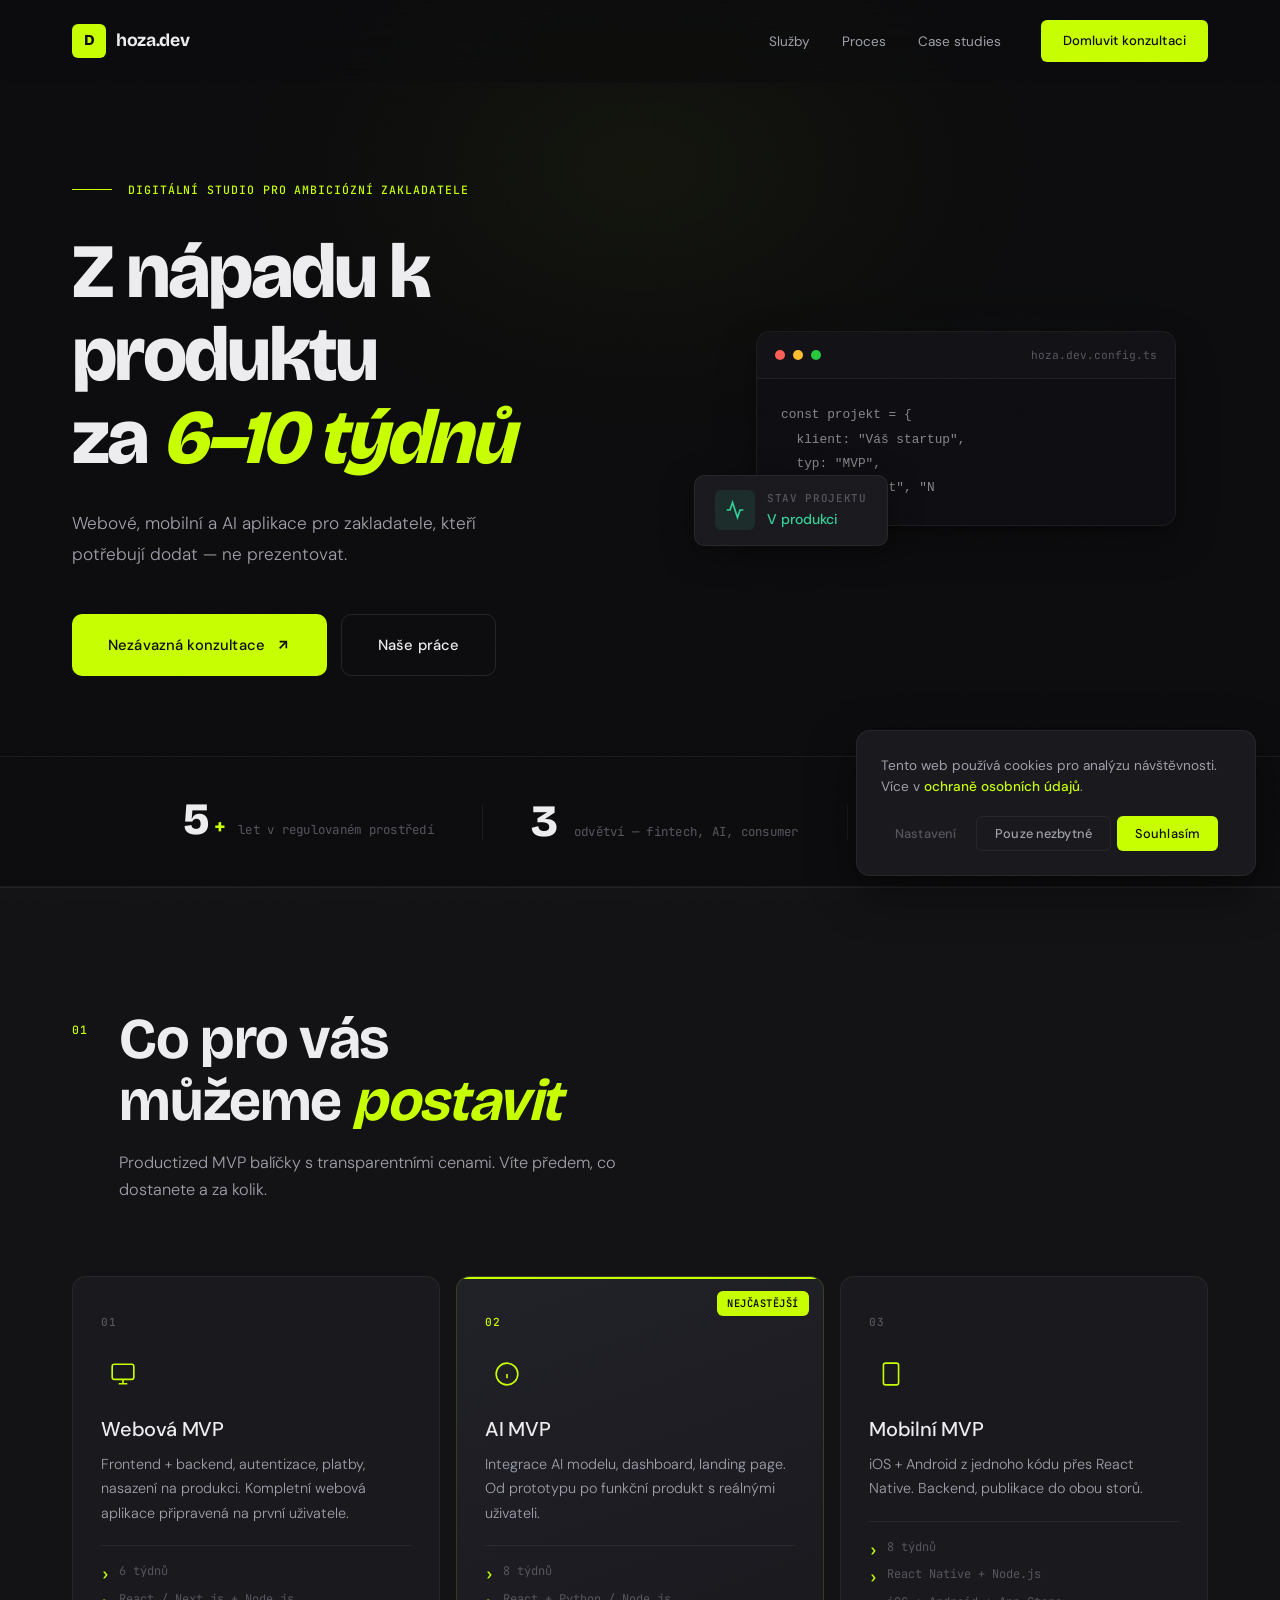
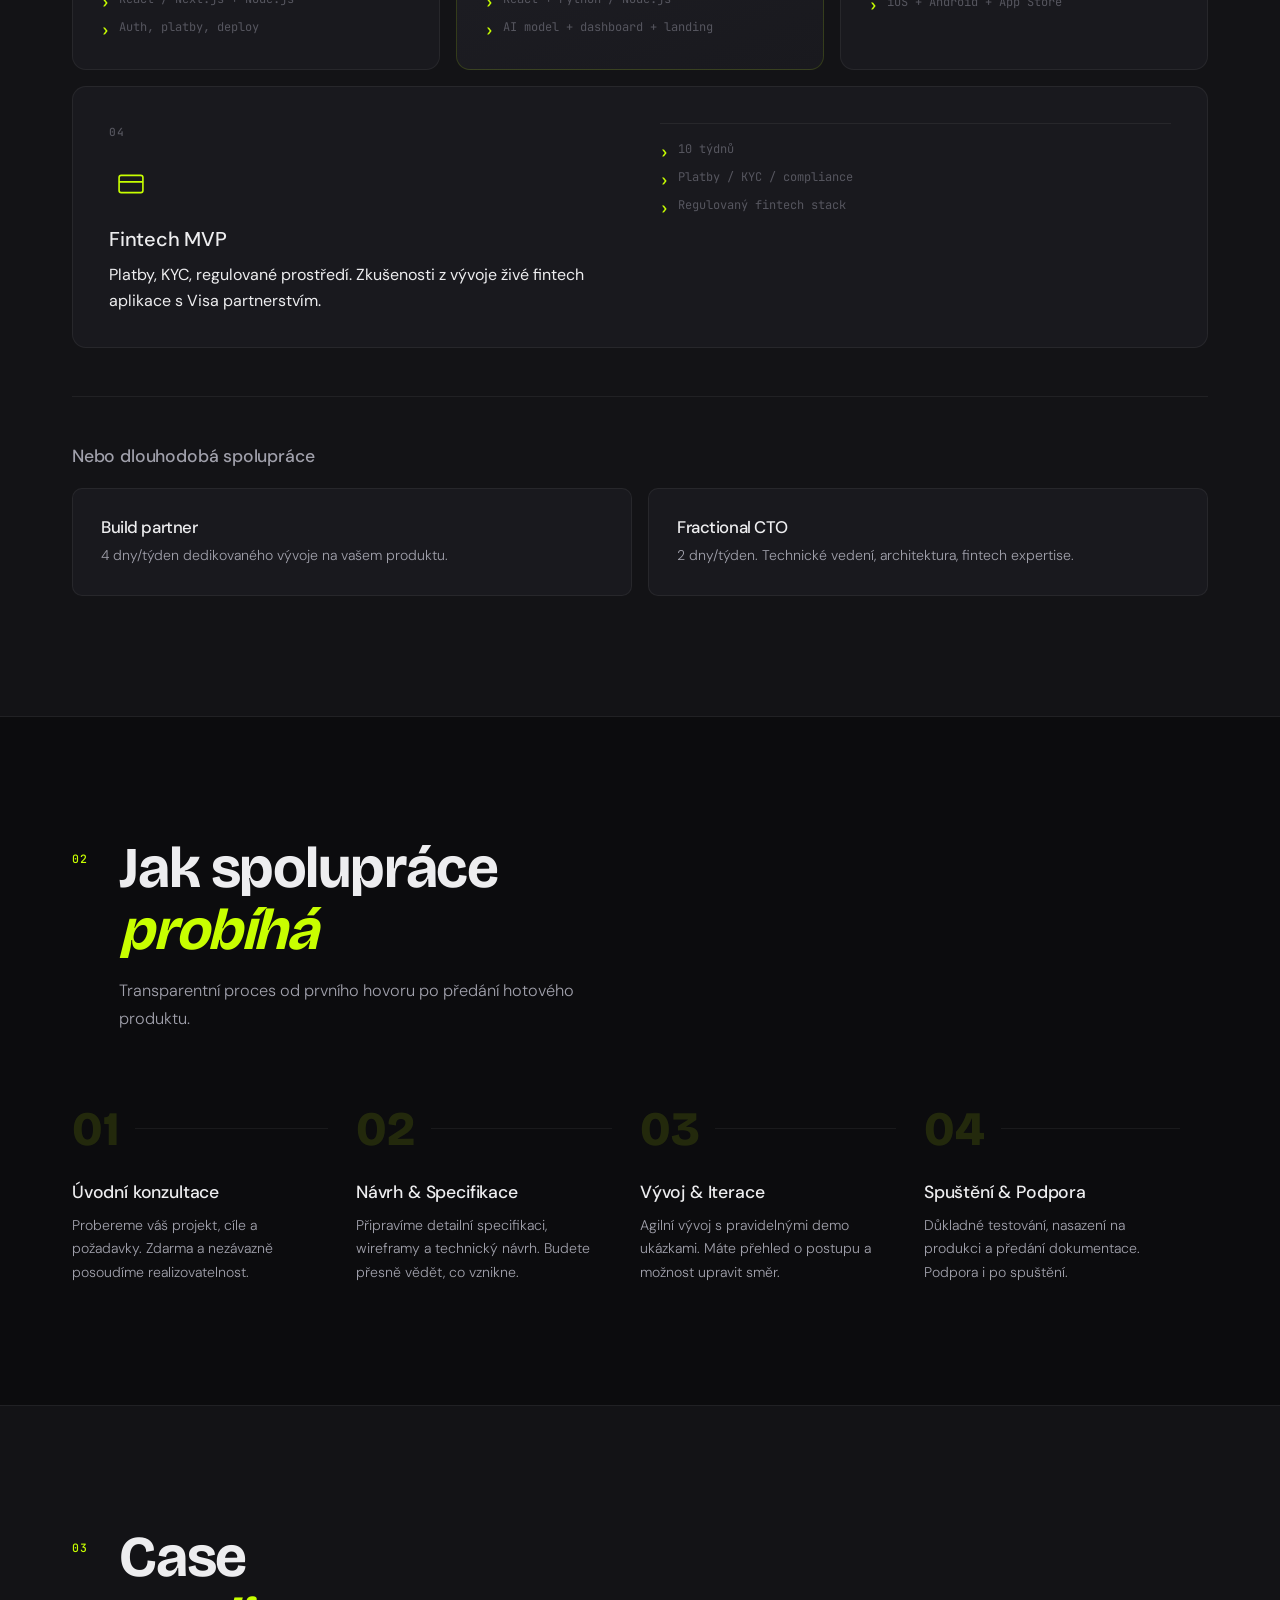
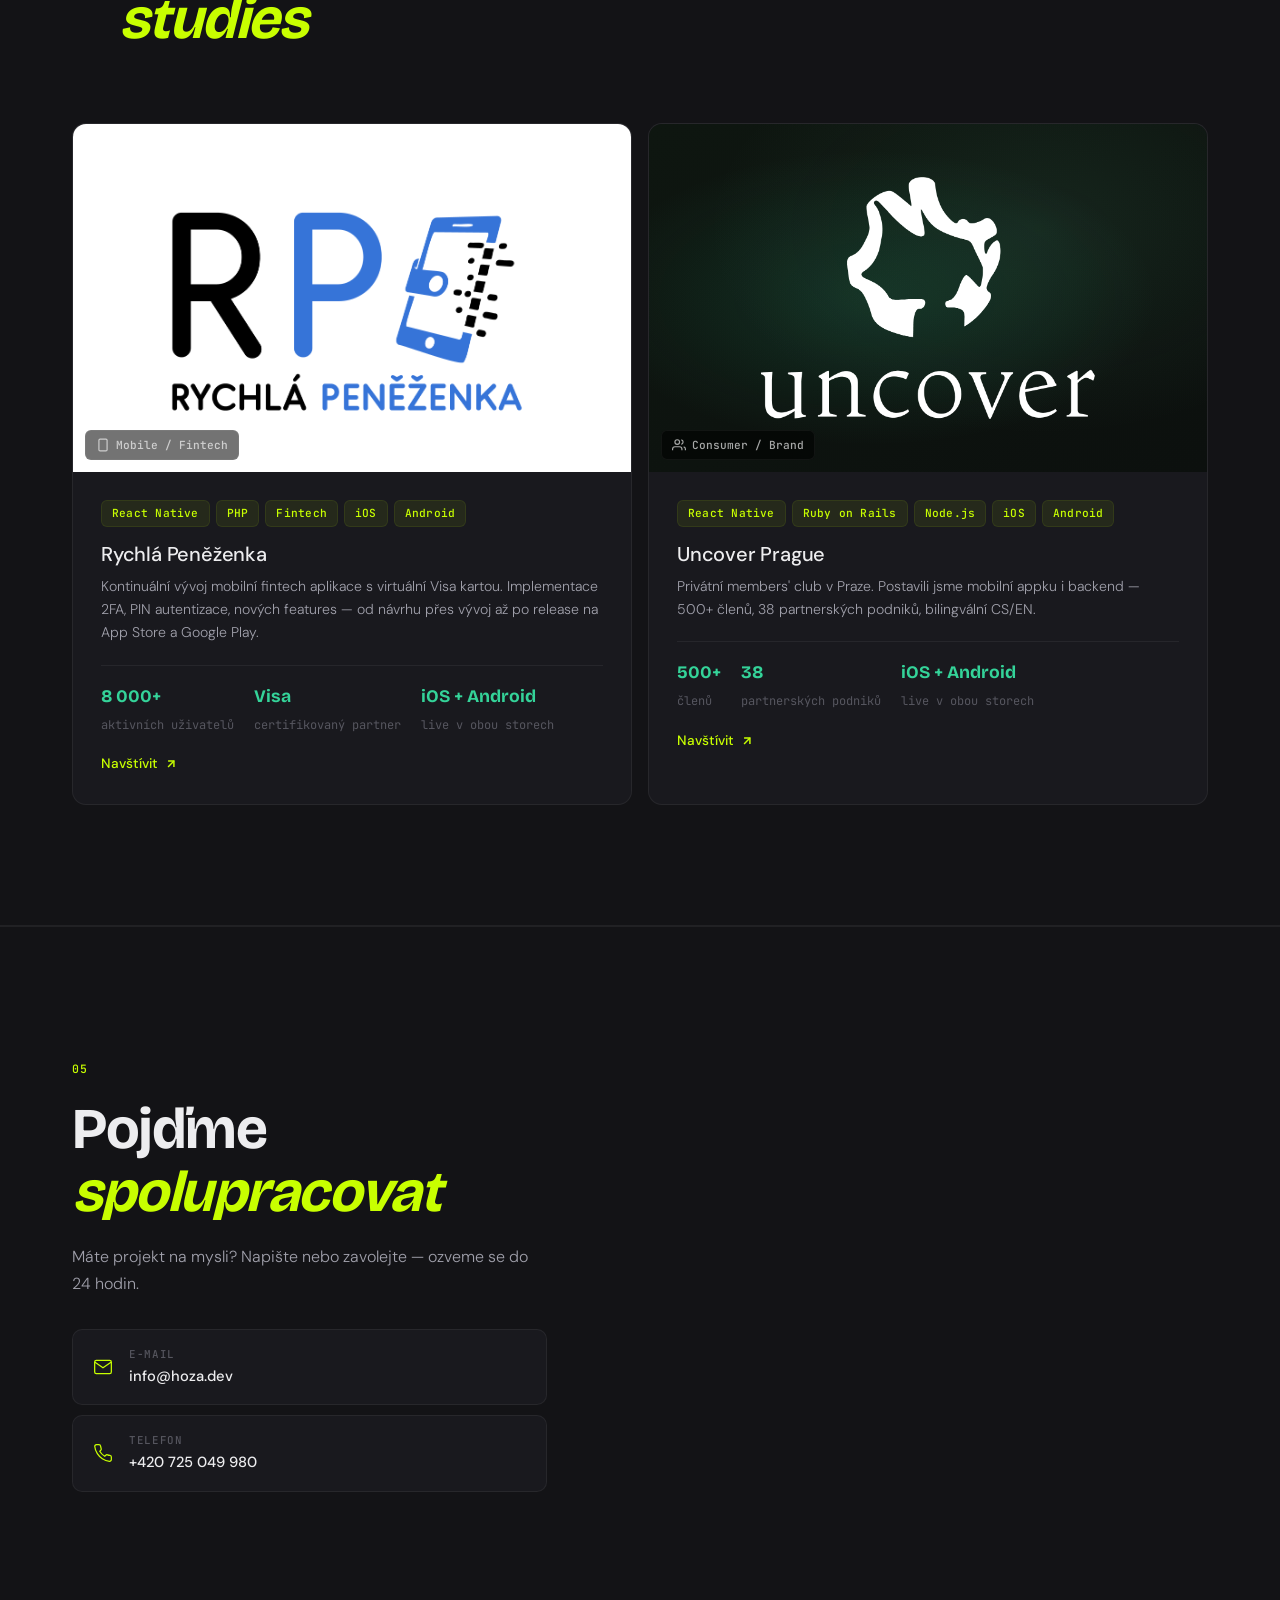
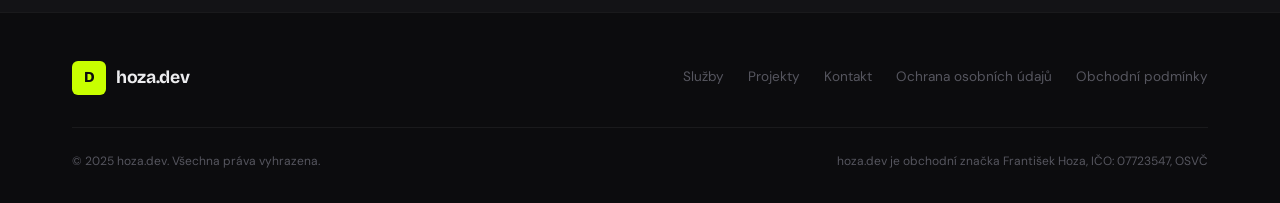
==== commit 6bbfbd57: "feat: correction" ====
--- a/index.html
+++ b/index.html
@@ -173,7 +173,7 @@
                     <div class="stat-item">
                         <span class="stat-number" data-count="5">0</span>
                         <span class="stat-suffix">+</span>
-                        <span class="stat-label">let v regulovaném fintech</span>
+                        <span class="stat-label">let v regulovaném prostředí</span>
                     </div>
                     <div class="stat-divider"></div>
                     <div class="stat-item">
